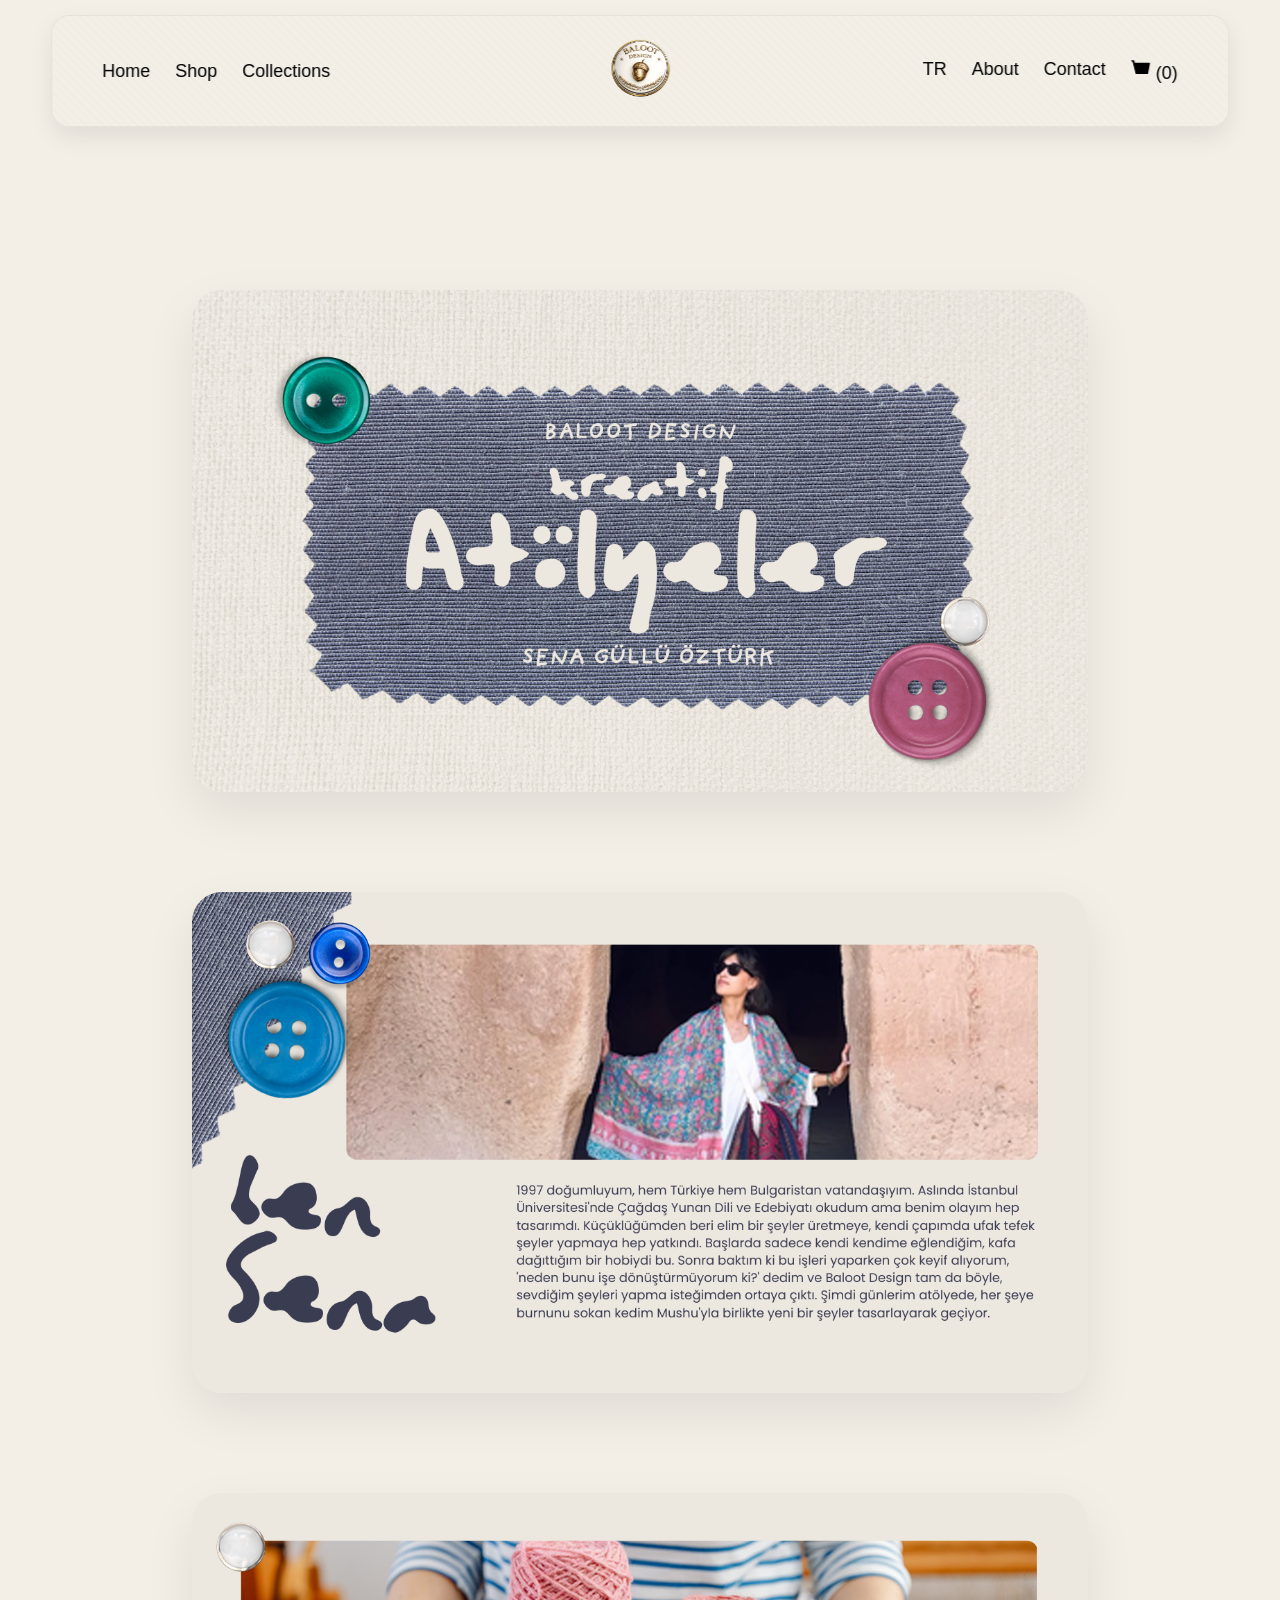
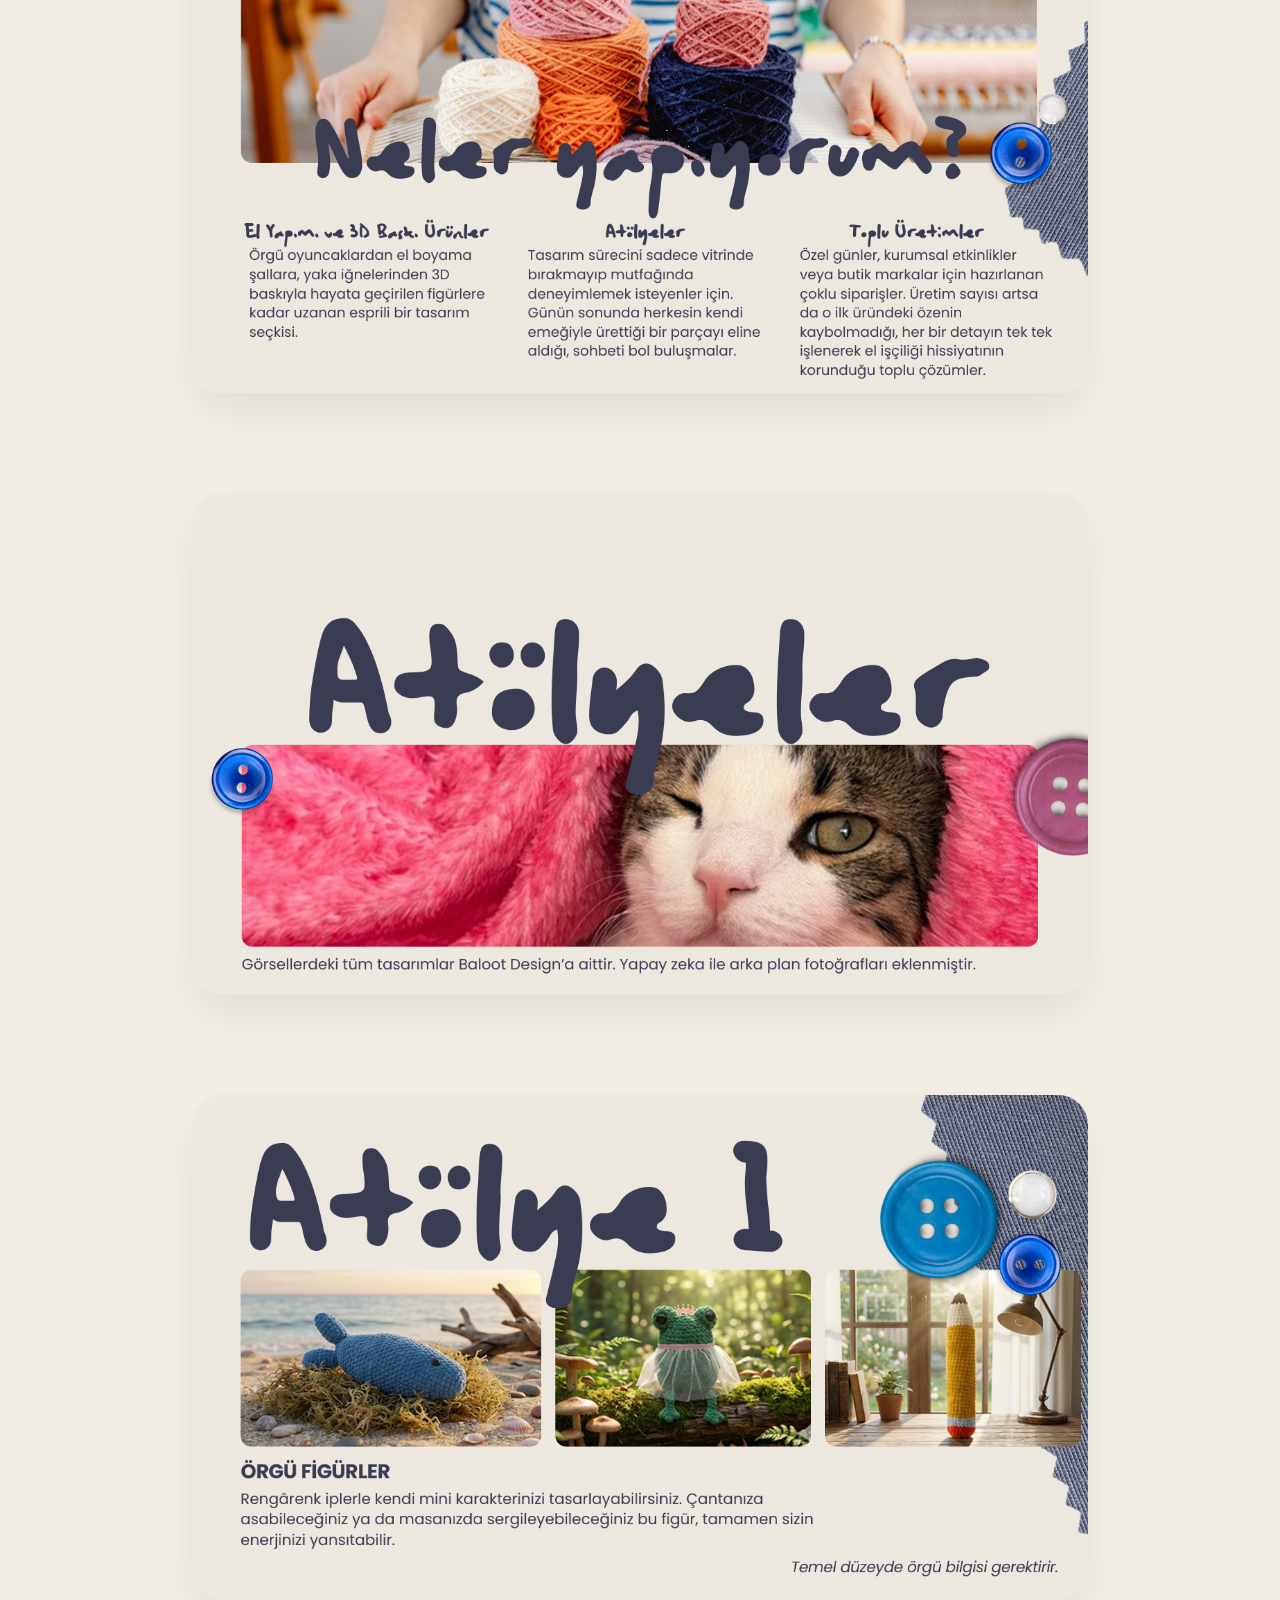
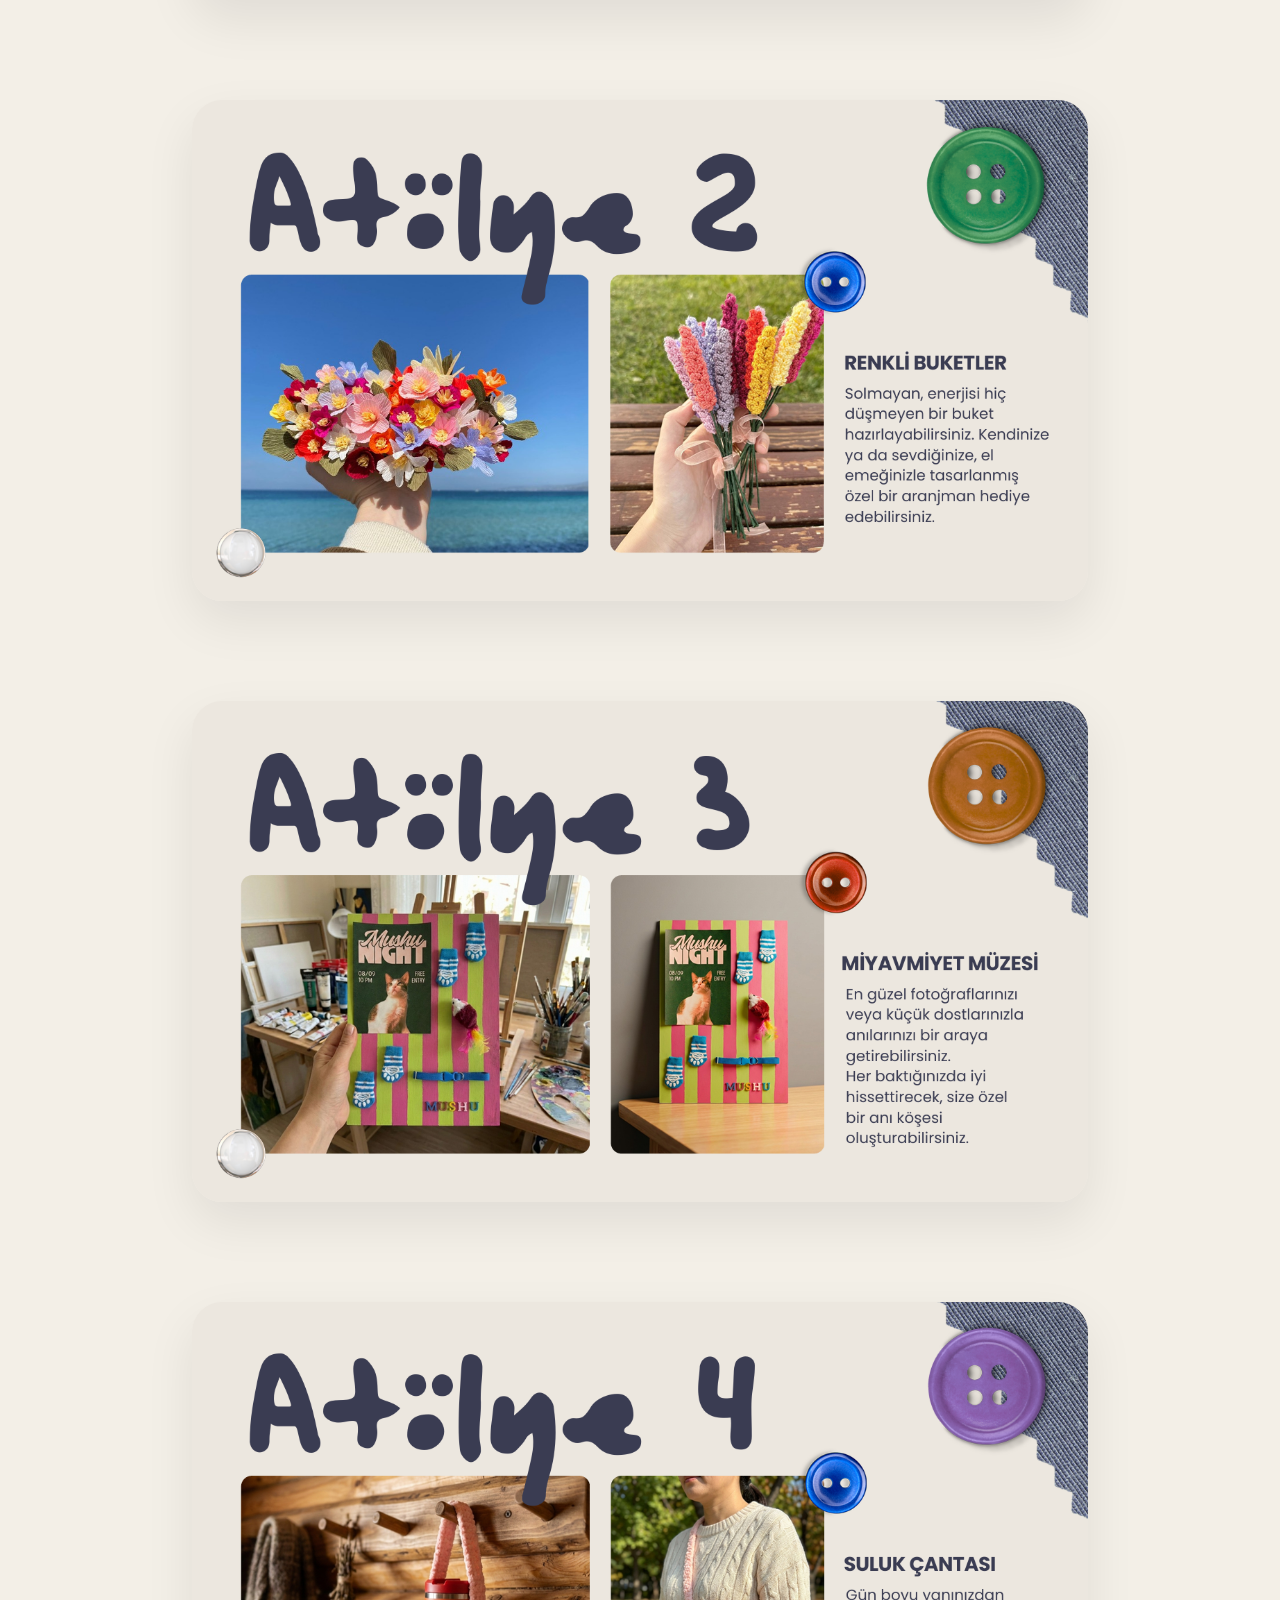
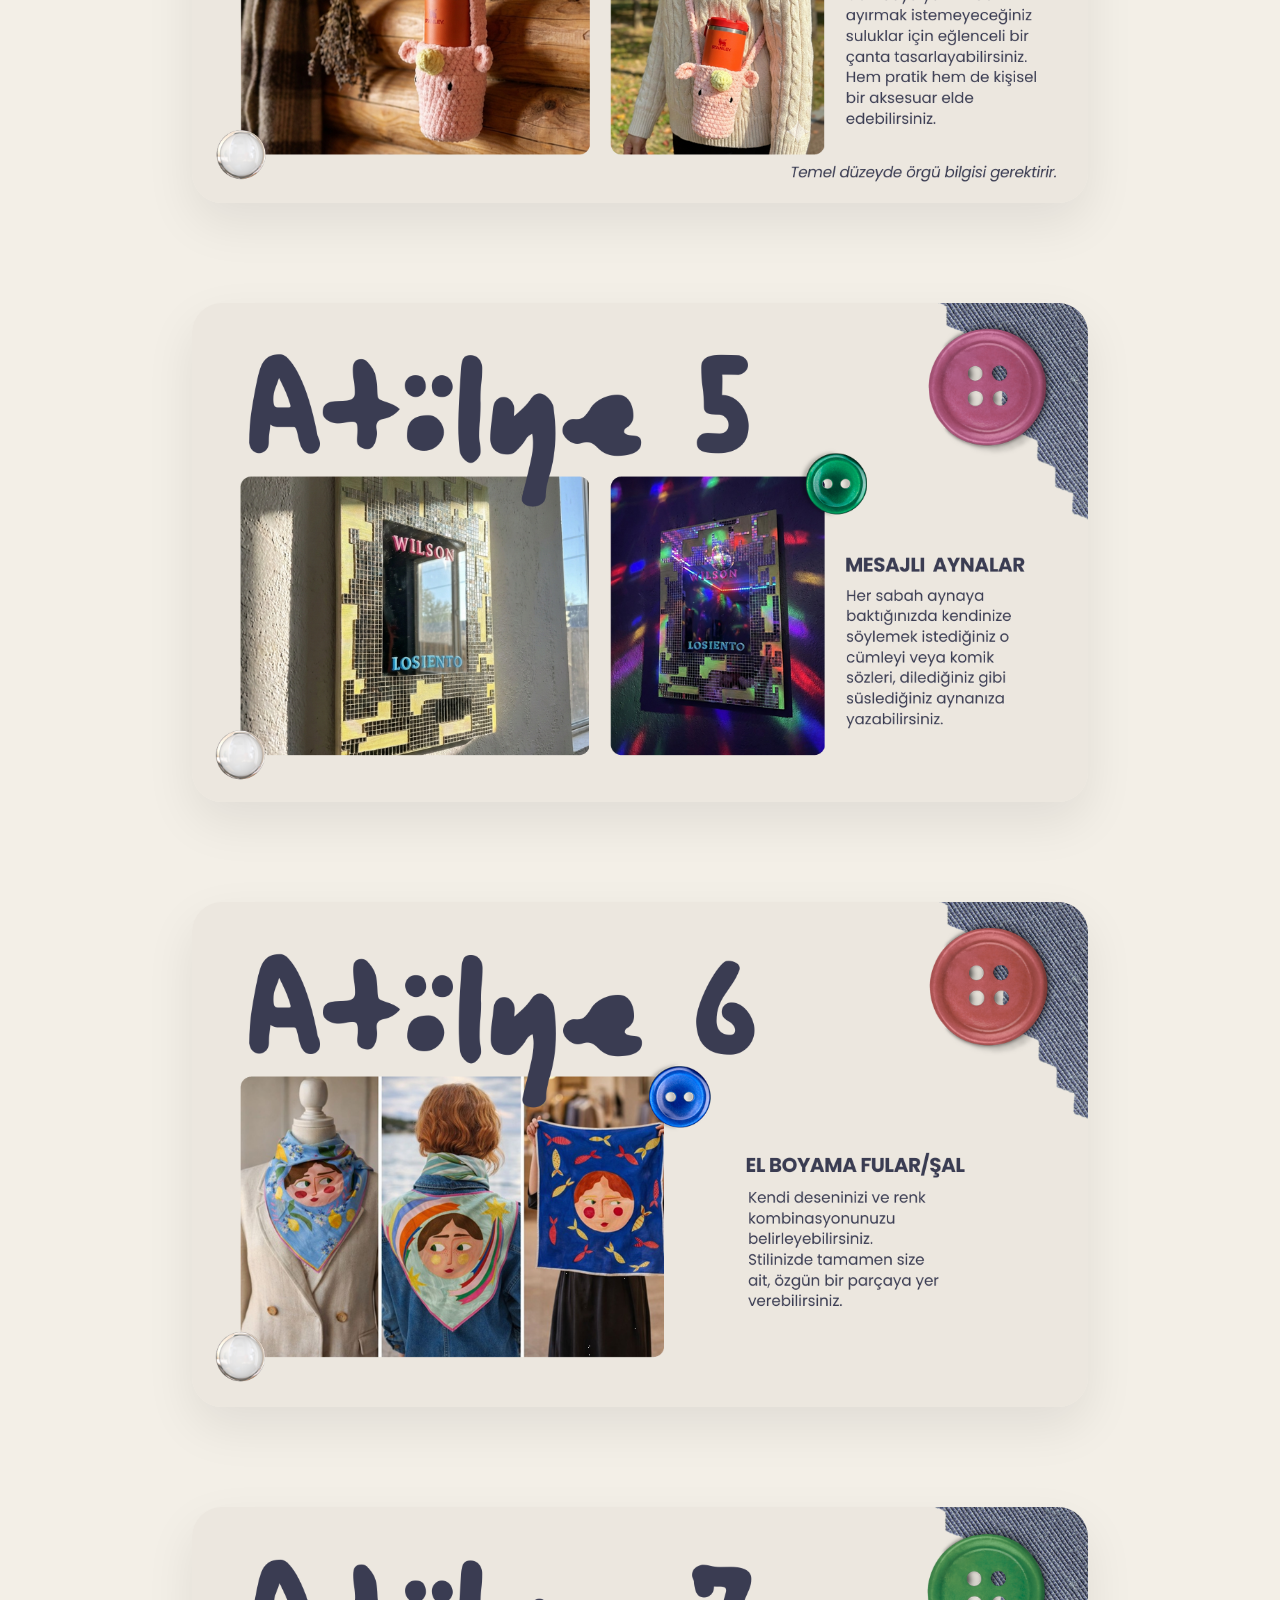
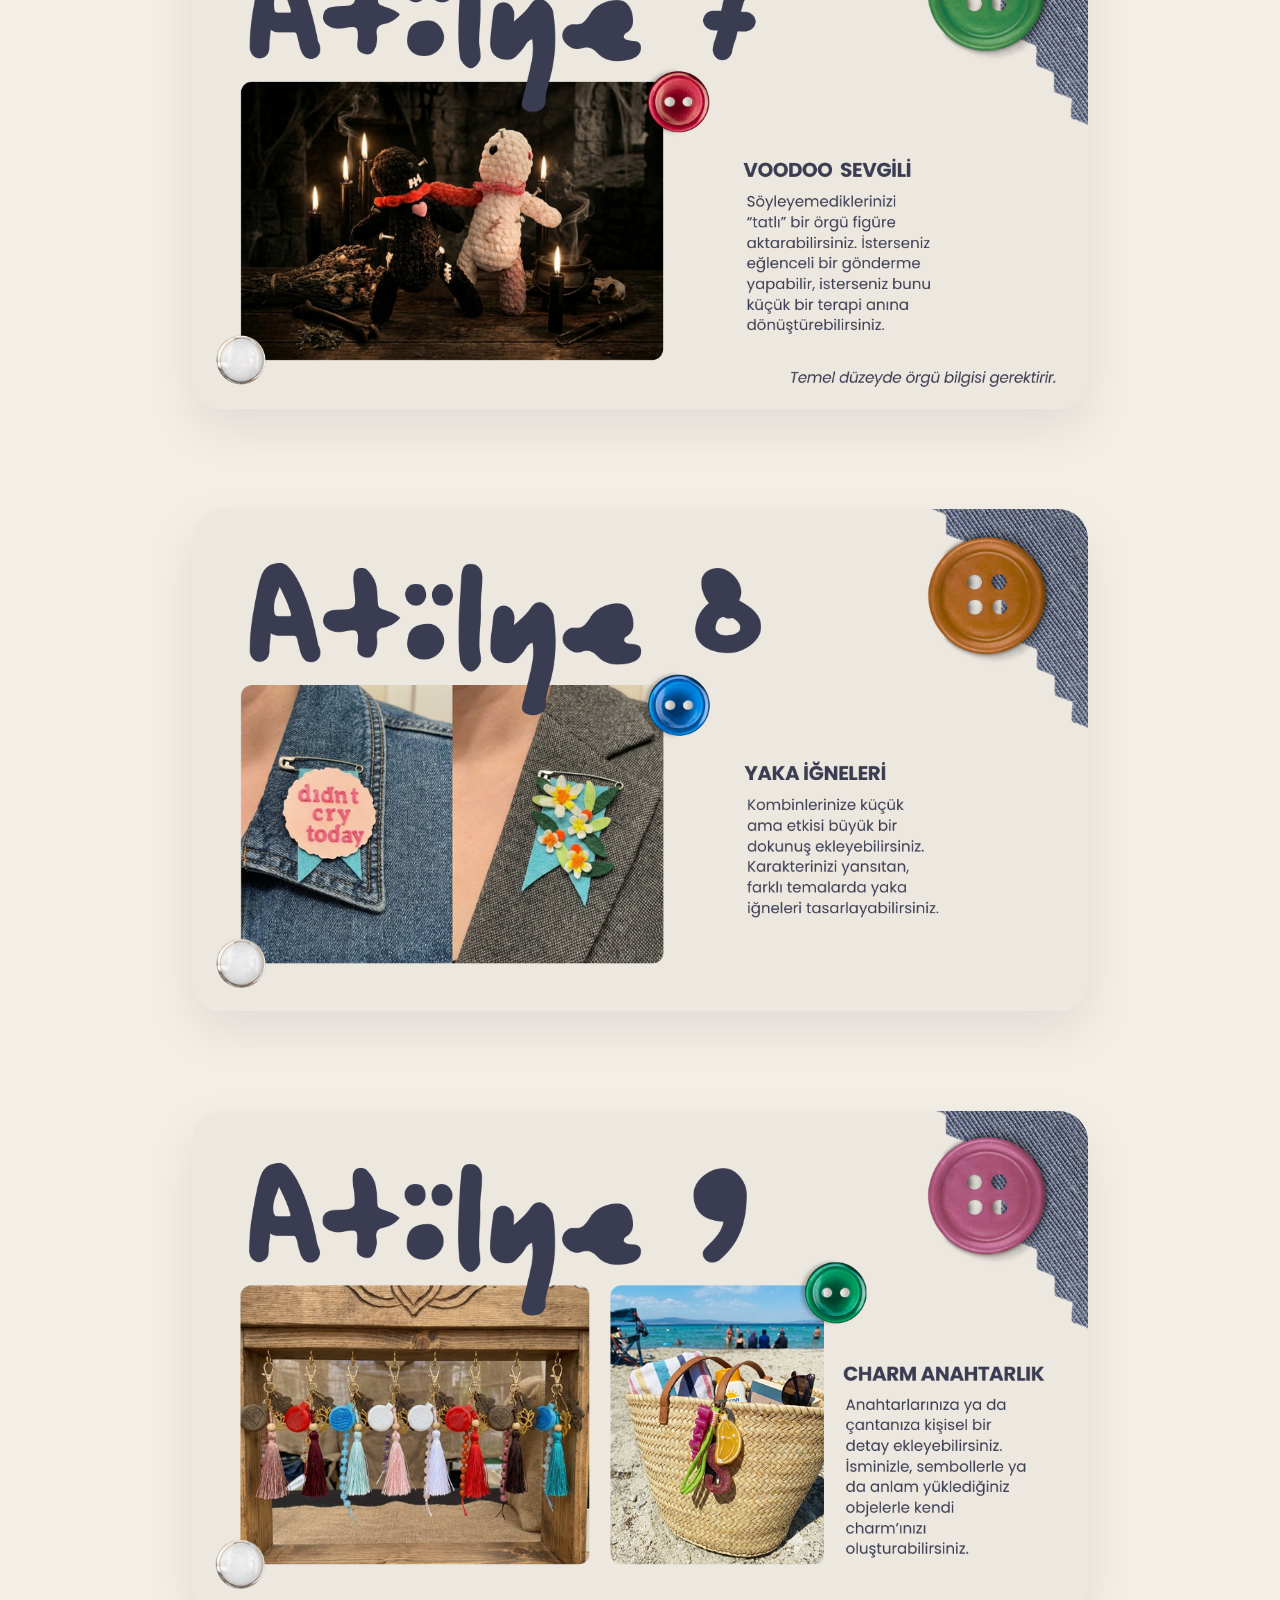
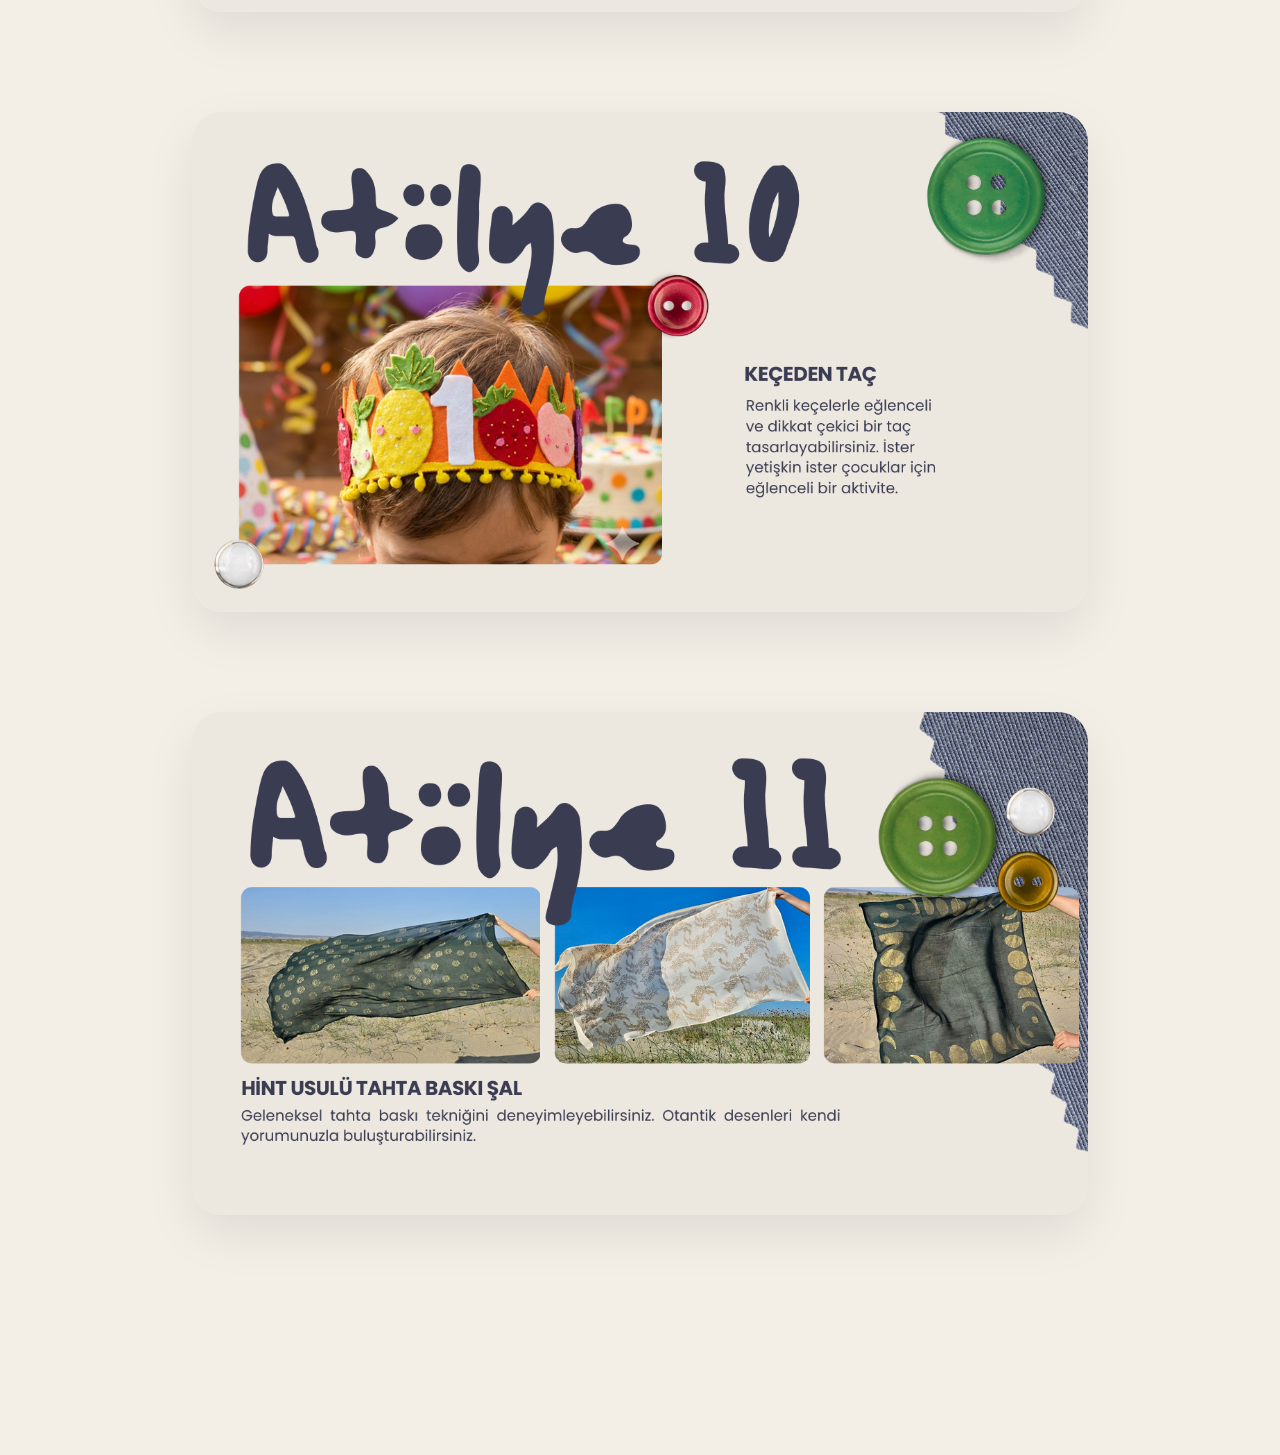
==== about.html @ 5d54e3ca "Update about.html" ====
<!DOCTYPE html>
<html lang="en">
<head>
  <meta charset="UTF-8">
  <meta name="viewport" content="width=device-width, initial-scale=1.0">
  <title>About | Baloot Design</title>
  <link rel="stylesheet" href="css/style.css">
</head>

<body>

  <header class="topbar">
  <div class="nav-left">
    <a href="#" id="nav-home">Home</a>
    <a href="#" id="nav-shop">Shop</a>
    <a href="#" id="nav-collections">Collections</a>
  </div>

  <div class="nav-center">
    <img src="assets/logo.png" alt="Baloot Design">
  </div>

  <div class="nav-right">
    <a href="#" id="lang-toggle">TR</a>
    <a href="about.html" id="nav-about">About</a>
    <a href="#" id="nav-contact">Contact</a>
    <a href="#" class="cart-icon">
  <svg xmlns="http://www.w3.org/2000/svg" width="20" height="20" fill="currentColor" viewBox="0 0 16 16">
    <path d="M0 1.5A.5.5 0 0 1 .5 1H2a.5.5 0 0 1 .485.379L2.89 3H14.5a.5.5 0 0 1 .491.592l-1.5 8A.5.5 0 0 1 13 12H4a.5.5 0 0 1-.491-.408L1.01 2H.5a.5.5 0 0 1-.5-.5z"/>
  </svg>
  (0)
</a>
  </div>
</header>
  <!-- About Section -->
  <section class="about-section">
    <div class="about-container">

      <img src="assets/about/page1.png" alt="About Page 1">
      <img src="assets/about/page2.png" alt="About Page 2">
      <img src="assets/about/page3.png" alt="About Page 3">
      <img src="assets/about/page4.png" alt="About Page 4">
      <img src="assets/about/page5.png" alt="About Page 5">
      <img src="assets/about/page6.png" alt="About Page 6">
      <img src="assets/about/page7.png" alt="About Page 7">
      <img src="assets/about/page8.png" alt="About Page 8">
      <img src="assets/about/page9.png" alt="About Page 9">
      <img src="assets/about/page10.png" alt="About Page 10">
      <img src="assets/about/page11.png" alt="About Page 11">
      <img src="assets/about/page12.png" alt="About Page 12">
      <img src="assets/about/page13.png" alt="About Page 13">
      <img src="assets/about/page14.png" alt="About Page 14">
      <img src="assets/about/page15.png" alt="About Page 15">

    </div>
  </section>

  <script src="js/script.js"></script>

</body>
</html>
---- css/style.css ----
* {
  margin: 0;
  padding: 0;
  box-sizing: border-box;
}

body {
  font-family: 'Montserrat', sans-serif;
  background-color: #f3efe7;
  color: #333;
  padding-top: 150px;  /* important */
}

/* HEADER */
.topbar {
  position: fixed;
  top: 15px;                 /* space from top */
  left: 50%;
  transform: translateX(-50%);
  width: 92%;                /* not full width */
  z-index: 1000;

  display: grid;
  grid-template-columns: 1fr auto 1fr;
  align-items: center;

  padding: 18px 50px;

  background: rgba(243, 239, 231, 0.85);  /* transparency */
  backdrop-filter: blur(8px);             /* glass effect */
  -webkit-backdrop-filter: blur(8px);

  border-radius: 18px;       /* rounded corners */
  border: 1px solid rgba(0,0,0,0.05);

  box-shadow: 0 10px 25px rgba(0,0,0,0.08);

  background-image:
    repeating-linear-gradient(
      45deg,
      rgba(0,0,0,0.015) 0px,
      rgba(0,0,0,0.015) 1px,
      transparent 1px,
      transparent 6px
    );
}

.nav-left,
.nav-right {
  display: flex;
  gap: 25px;
}

.nav-right {
  justify-content: flex-end;
}

.nav-center {
  text-align: center;
}

.nav-center img {
  height: 70px;
}


/* NAVIGATION LINKS STYLE */
.nav-left a,
.nav-right a {
  text-decoration: none;   /* remove underline */
  color: #000;             /* black color */
  font-family: 'Fredoka', sans-serif;
  font-size: 18px;
  font-weight: 500;
}

.nav-left a:hover,
.nav-right a:hover {
  opacity: 0.7;
}
/* HERO SLIDER */
.hero-slider {
  position: relative;
  height: 85vh;
  overflow: hidden;
}

.slide {
  position: absolute;
  width: 100%;
  height: 100%;
  background-size: cover;
  background-position: center;
  opacity: 0;
  transition: opacity 1s ease-in-out;
  display: flex;
  justify-content: center;
  align-items: center;
  border-radius: 25px;
  overflow: hidden;
}

.slide.active {
  opacity: 1;
}

.slide-content {
  text-align: center;
  background: rgba(255,255,255,0.7);
  padding: 40px;
  border-radius: 10px;
}

.slide-content h1 {
  font-family: 'Fredoka', sans-serif;
  font-size: 3.5rem;
  margin-bottom: 20px;
}

.slide-content p {
  margin-bottom: 25px;
}

.btn {
  padding: 12px 30px;
  background: #4f5d75;
  color: white;
  border: none;
  cursor: pointer;
}
/* CATEGORY SECTION */
.categories {
  display: grid;
  grid-template-columns: 1fr 1fr;
  gap: 60px;
  padding: 120px 60px;
  background-color: #f3efe7;
}

.category {
  position: relative;
  overflow: hidden;
  border-radius: 35px;
  box-shadow: 0 15px 35px rgba(0,0,0,0.08);
}

.category img {
  width: 100%;
  height: 600px;
  object-fit: cover;
  border-radius: 25px;
  display: block;
}

.category-text {
  position: absolute;
  bottom: 40px;
  left: 40px;
  color: white;
}

.category-text h2 {
  font-family: 'Fredoka', sans-serif;
  font-size: 3rem;
  margin-bottom: 15px;
}
/* FOOTER - MATCH NAVBAR THEME */

.footer {
  width: 92%;
  margin: 80px auto 40px auto;
  padding: 60px 60px 30px 60px;

  background: rgba(230, 225, 215, 0.95);
  backdrop-filter: blur(8px);
  -webkit-backdrop-filter: blur(8px);

  border-radius: 25px;
  border: 1px solid rgba(0,0,0,0.05);

  box-shadow: 0 10px 25px rgba(0,0,0,0.05);

  background-image:
    repeating-linear-gradient(
      45deg,
      rgba(0,0,0,0.015) 0px,
      rgba(0,0,0,0.015) 1px,
      transparent 1px,
      transparent 6px
    );
}

/* Footer Layout */

.footer-container {
  display: grid;
  grid-template-columns: repeat(4, 1fr);
  gap: 60px;
}

.footer-column h3 {
  margin-bottom: 20px;
  font-family: 'Fredoka', sans-serif;
  font-size: 18px;
  color: #000;
}

.footer-column a {
  display: block;
  text-decoration: none;
  color: #000;
  margin-bottom: 12px;
  font-size: 15px;
}

.footer-column a:hover {
  opacity: 0.7;
}

/* Newsletter */

.newsletter-form {
  display: flex;
  margin-bottom: 20px;
}

.newsletter-form input {
  flex: 1;
  padding: 10px;
  border: 1px solid #ddd;
  border-radius: 8px 0 0 8px;
}

.newsletter-form button {
  padding: 10px 15px;
  background: #4f5d75;
  border: none;
  color: white;
  border-radius: 0 8px 8px 0;
  cursor: pointer;
}

/* Bottom */

.footer-bottom {
  text-align: center;
  margin-top: 40px;
  padding-top: 20px;
  border-top: 1px solid rgba(0,0,0,0.1);
  font-size: 14px;
  color: #555;
}
/* ========================= */
/* MOBILE RESPONSIVE DESIGN */
/* ========================= */

@media (max-width: 768px) {

  /* HEADER */
  .topbar {
    grid-template-columns: 1fr;
    text-align: center;
    padding: 15px 20px;
    gap: 15px;
  }

  .nav-left,
  .nav-right {
    justify-content: center;
    flex-wrap: wrap;
    gap: 15px;
  }

  .nav-center img {
    height: 60px;
  }

  /* HERO */
  .hero-slider {
    height: 70vh;
  }

  .slide-content {
    width: 90%;
    padding: 25px;
  }

  .slide-content h1 {
    font-size: 2.2rem;
  }

  /* CATEGORIES */
  .categories {
    grid-template-columns: 1fr;
    padding: 60px 20px;
    gap: 40px;
  }

  .category img {
    height: 400px;
  }

  .category-text {
    bottom: 20px;
    left: 20px;
  }

  .category-text h2 {
    font-size: 2rem;
  }

  /* FOOTER */
  .footer-container {
    grid-template-columns: 1fr;
    gap: 40px;
    text-align: center;
  }

  .newsletter-form {
    flex-direction: column;
    gap: 10px;
  }

}
/* ABOUT SECTION */

.about-section {
  background-color: #f3efe7; /* your theme */
  padding: 140px 0;
}

.about-container {
  width: 70%;
  margin: 0 auto;
}

.about-container img {
  width: 100%;
  display: block;
  margin-bottom: 100px;
  border-radius: 30px;
  box-shadow: 0 20px 50px rgba(0, 0, 0, 0.08);
}

@media (max-width: 768px) {

  .about-container {
    width: 90%;
  }

  .about-container img {
    margin-bottom: 50px;
    border-radius: 20px;
  }

}
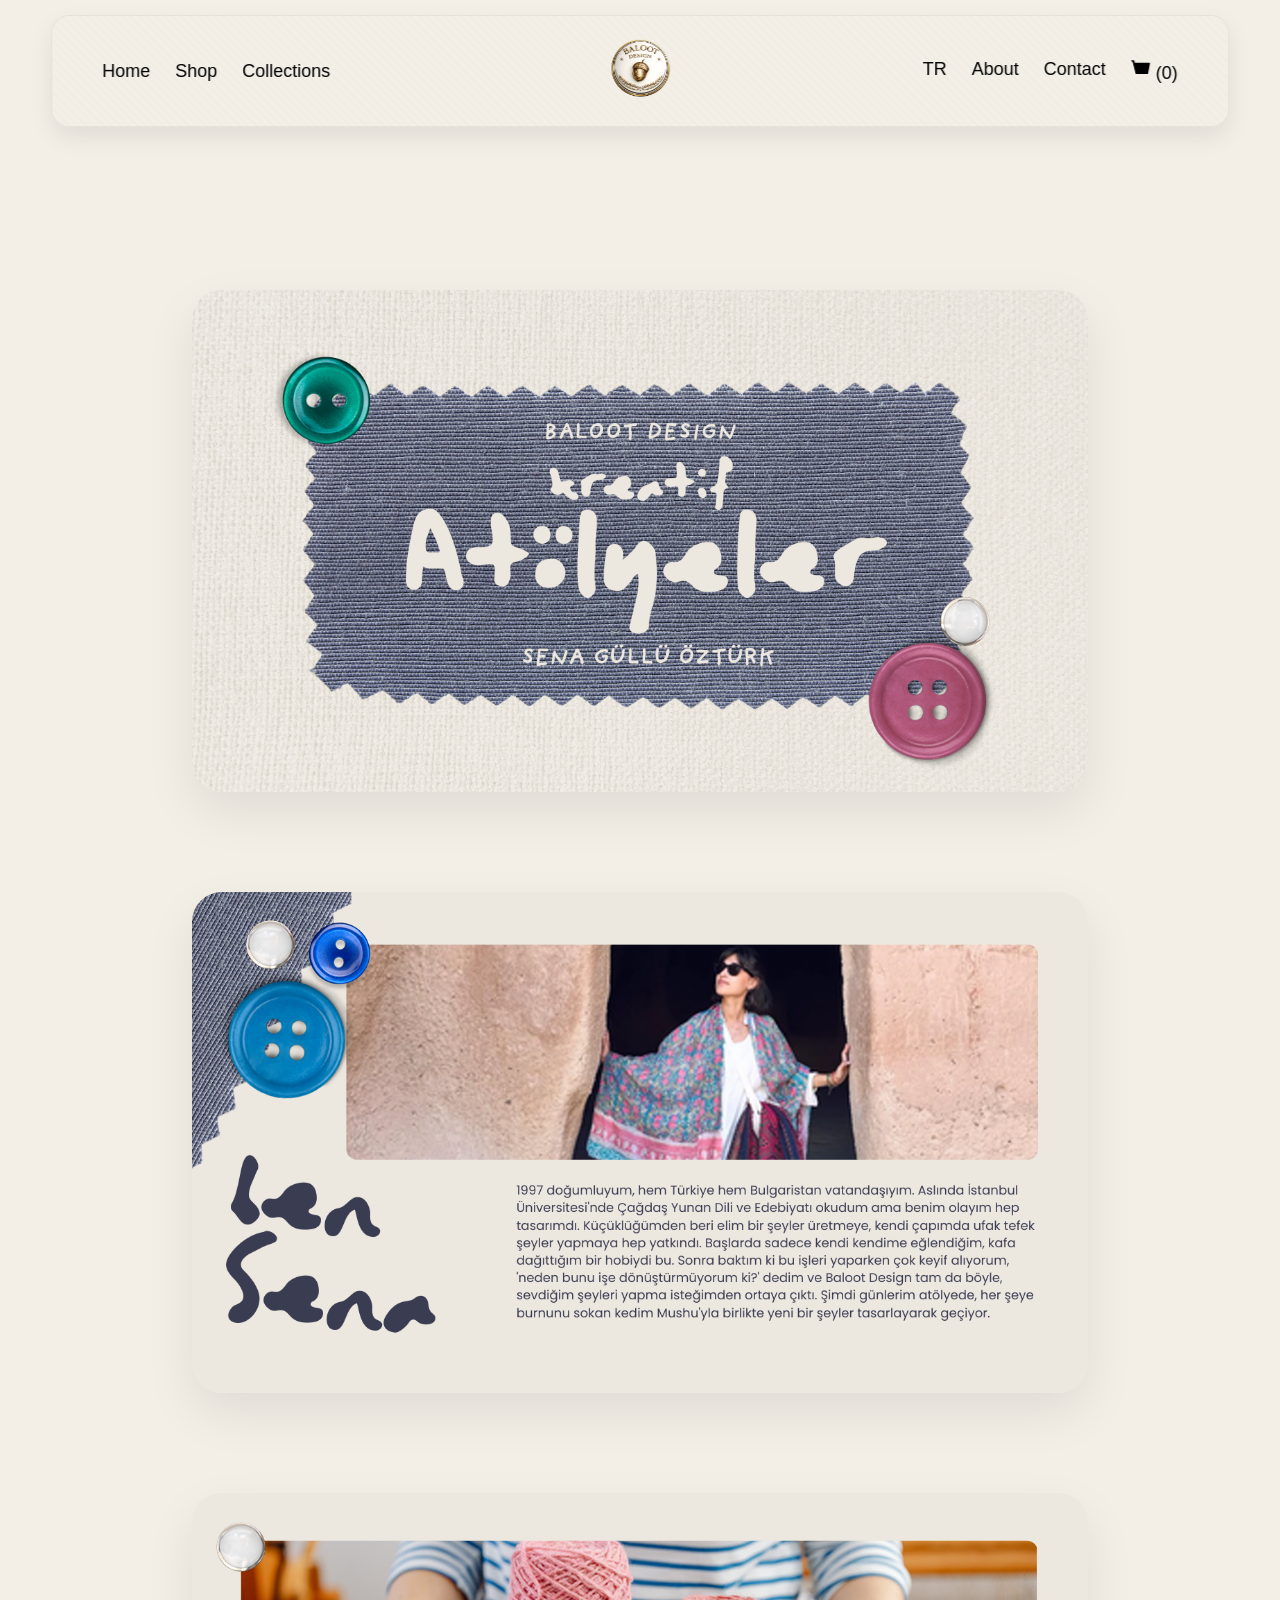
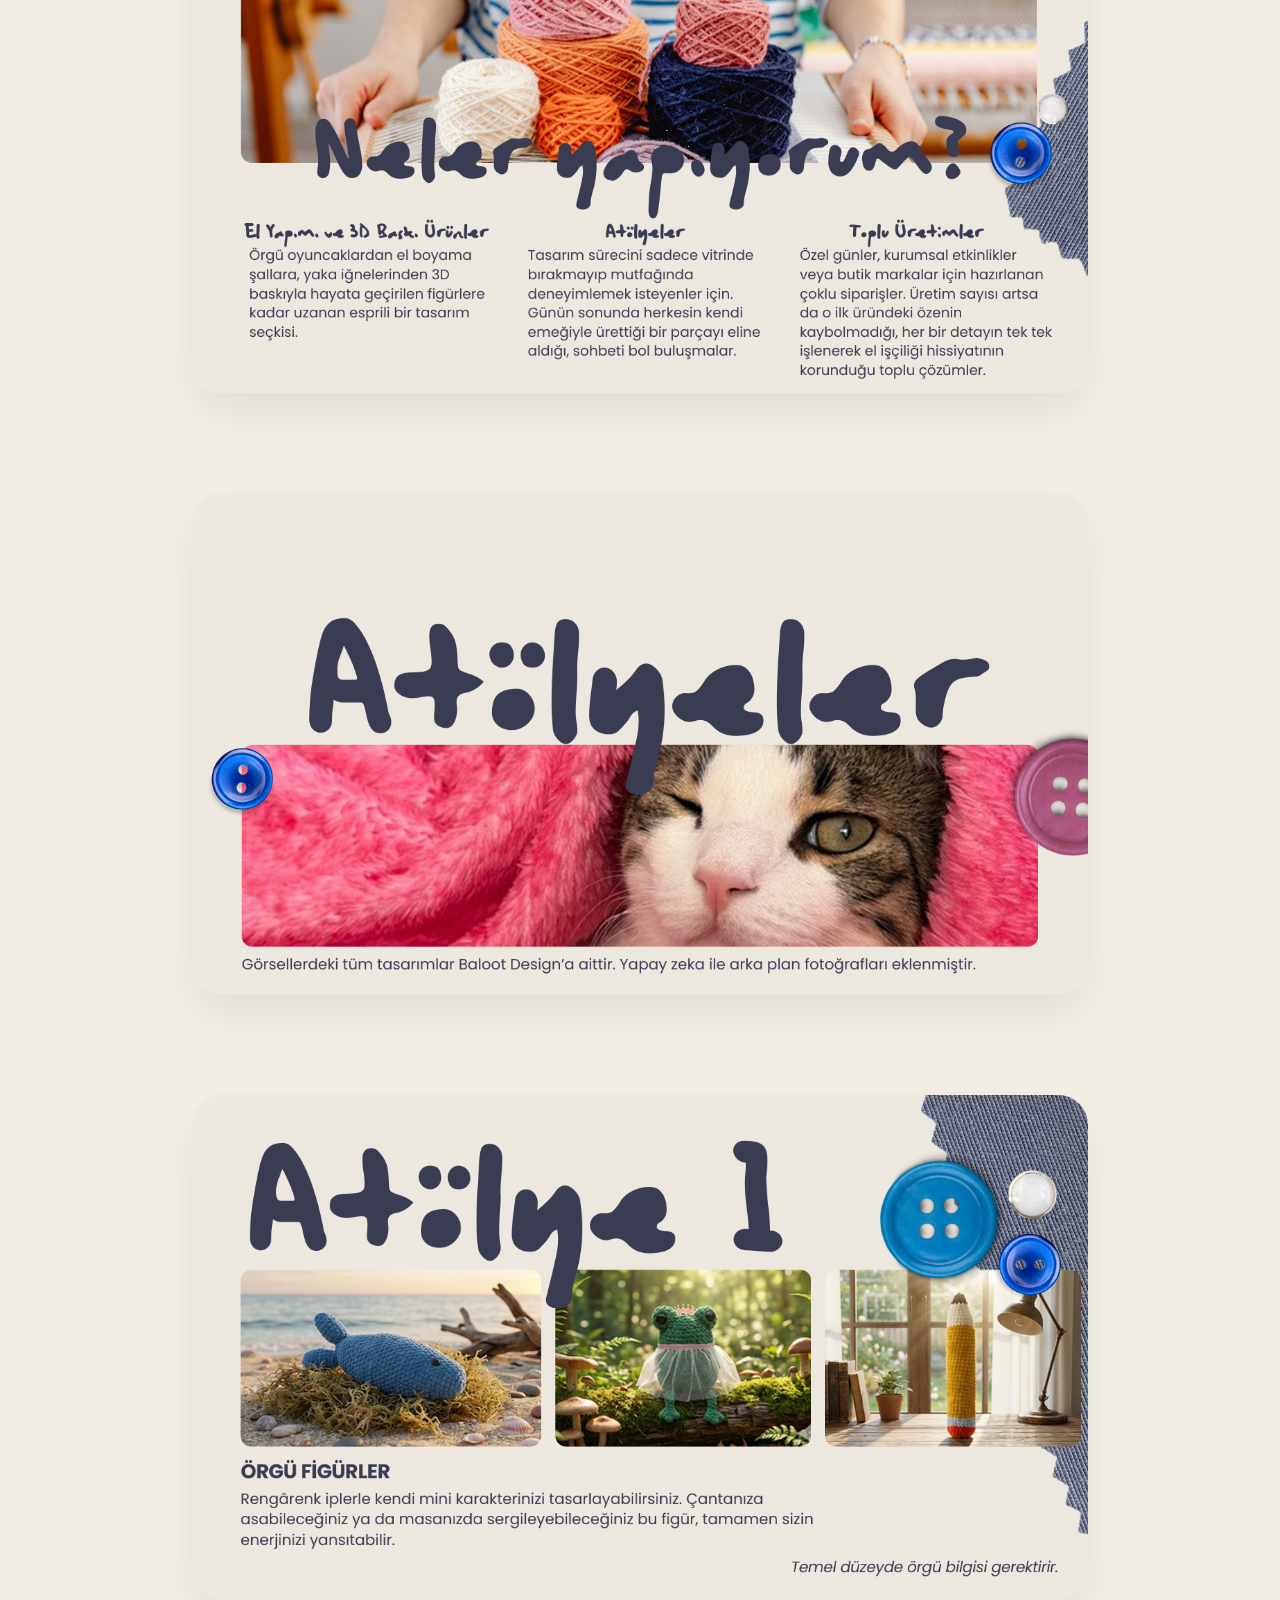
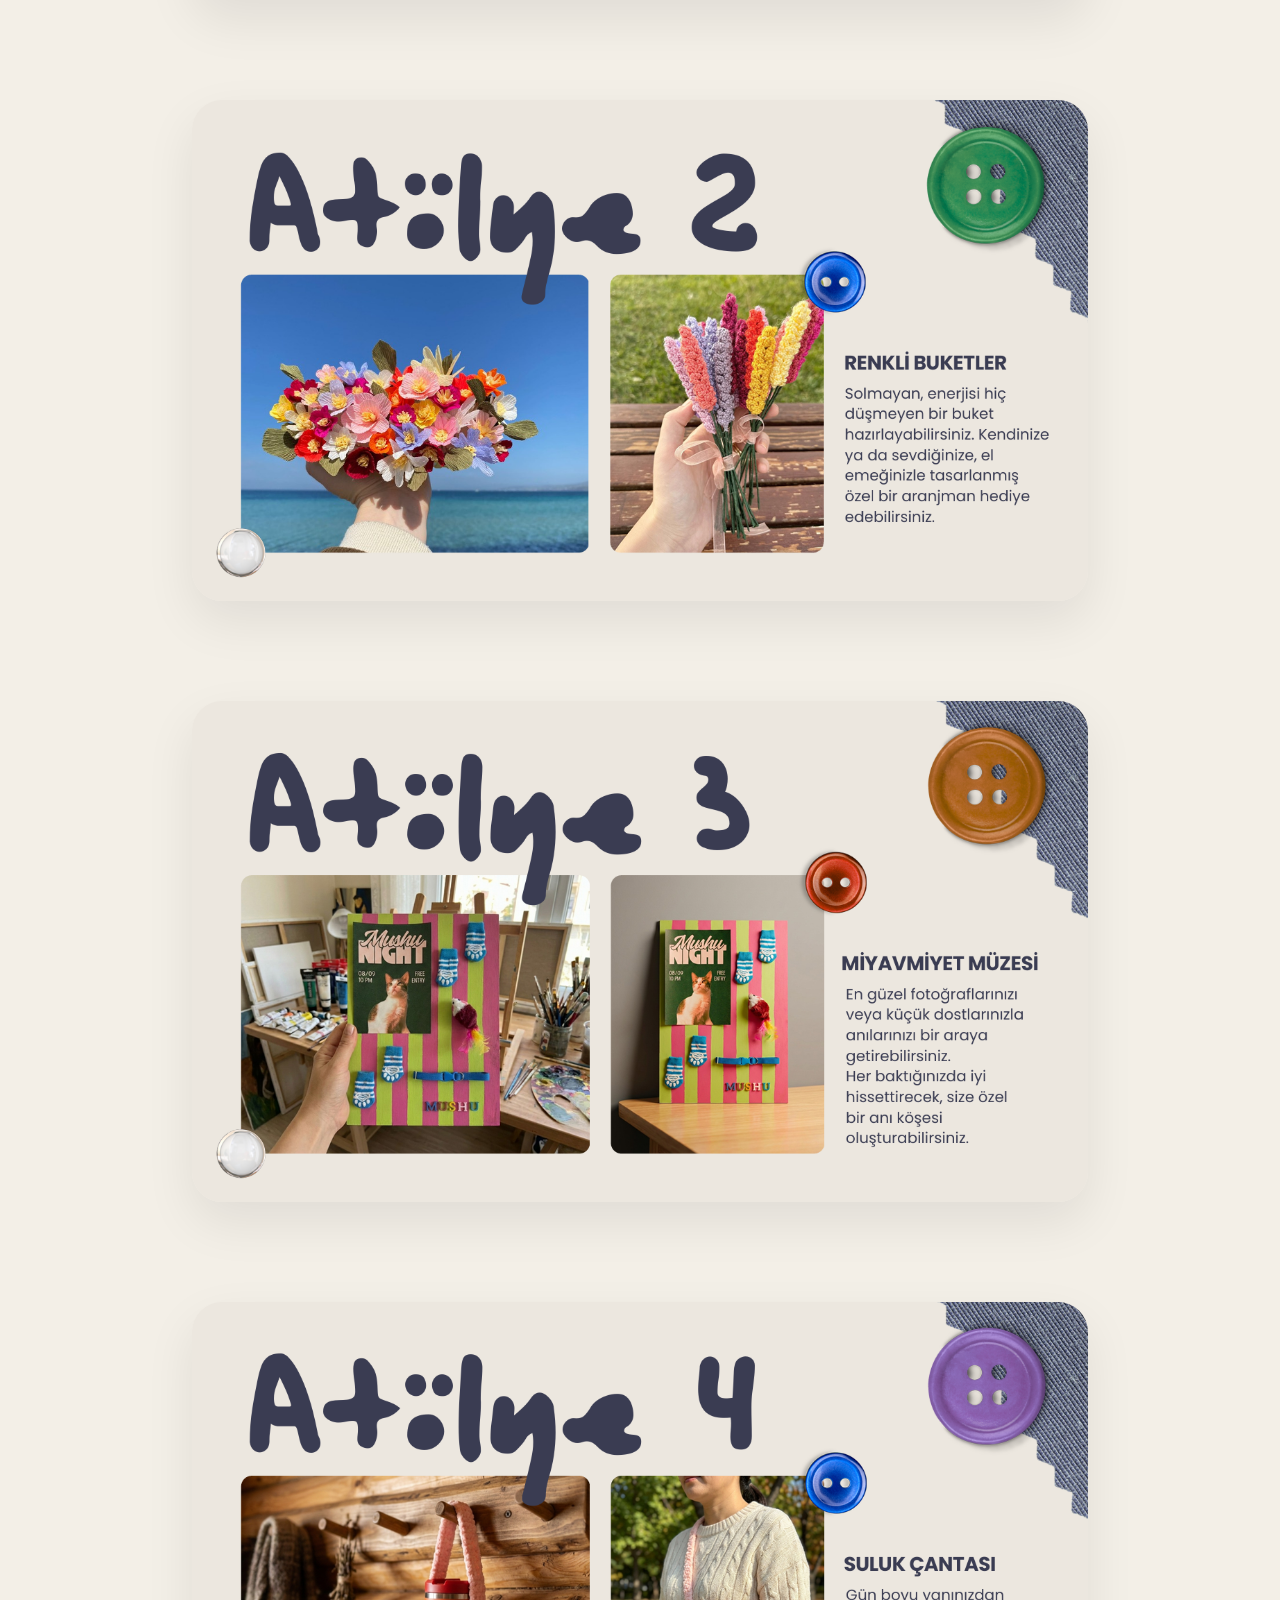
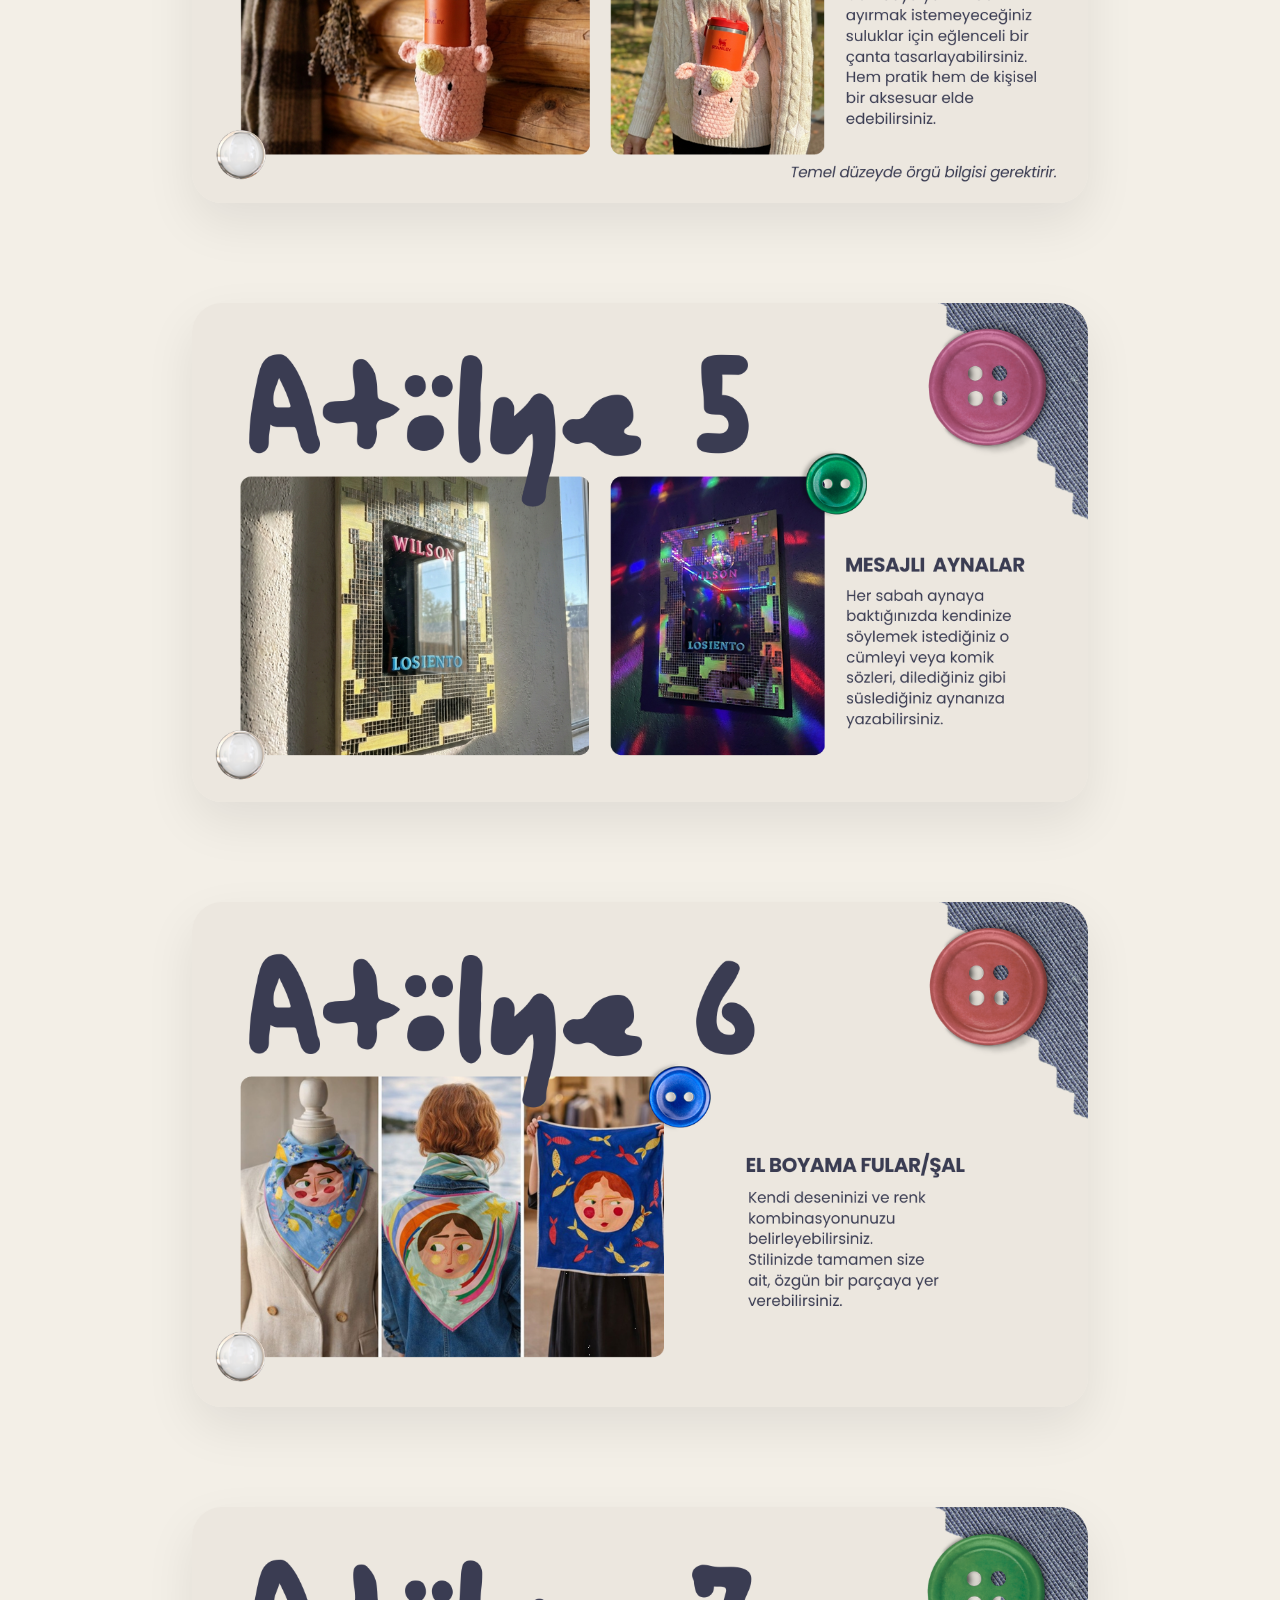
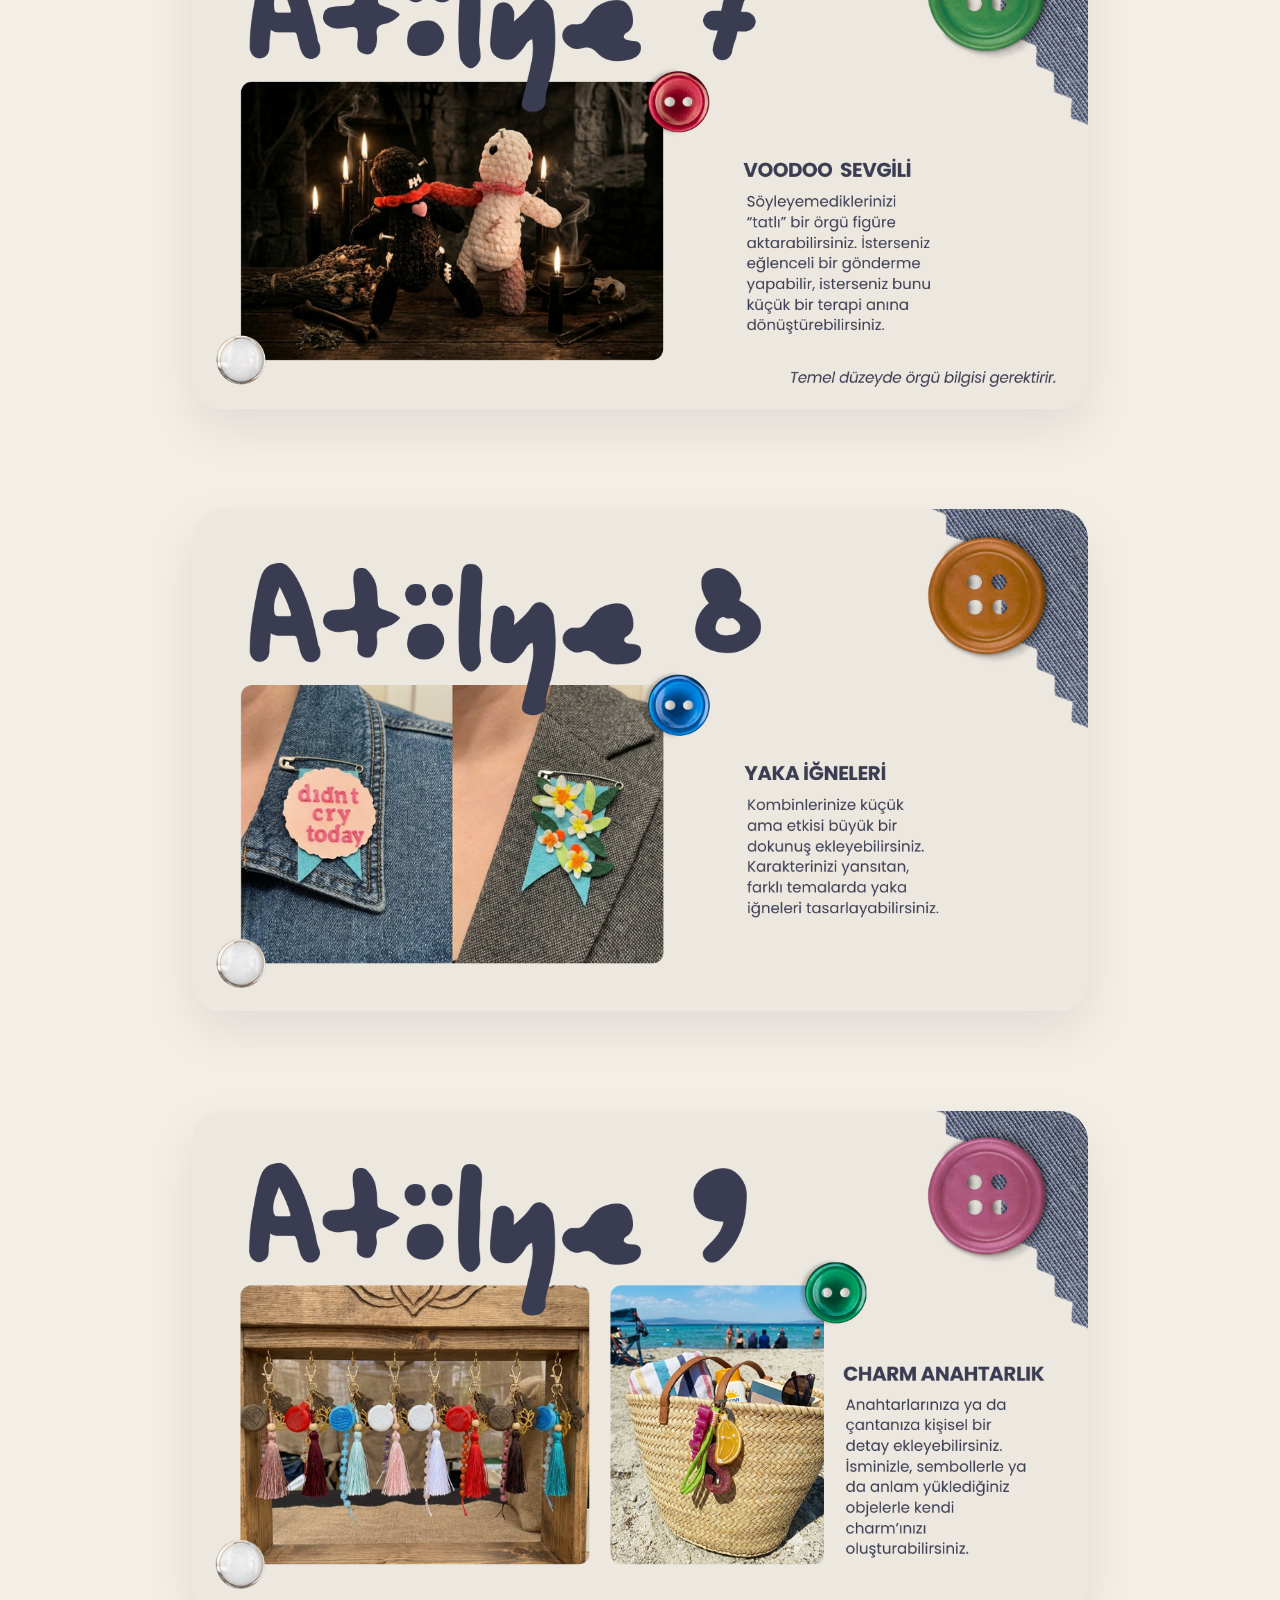
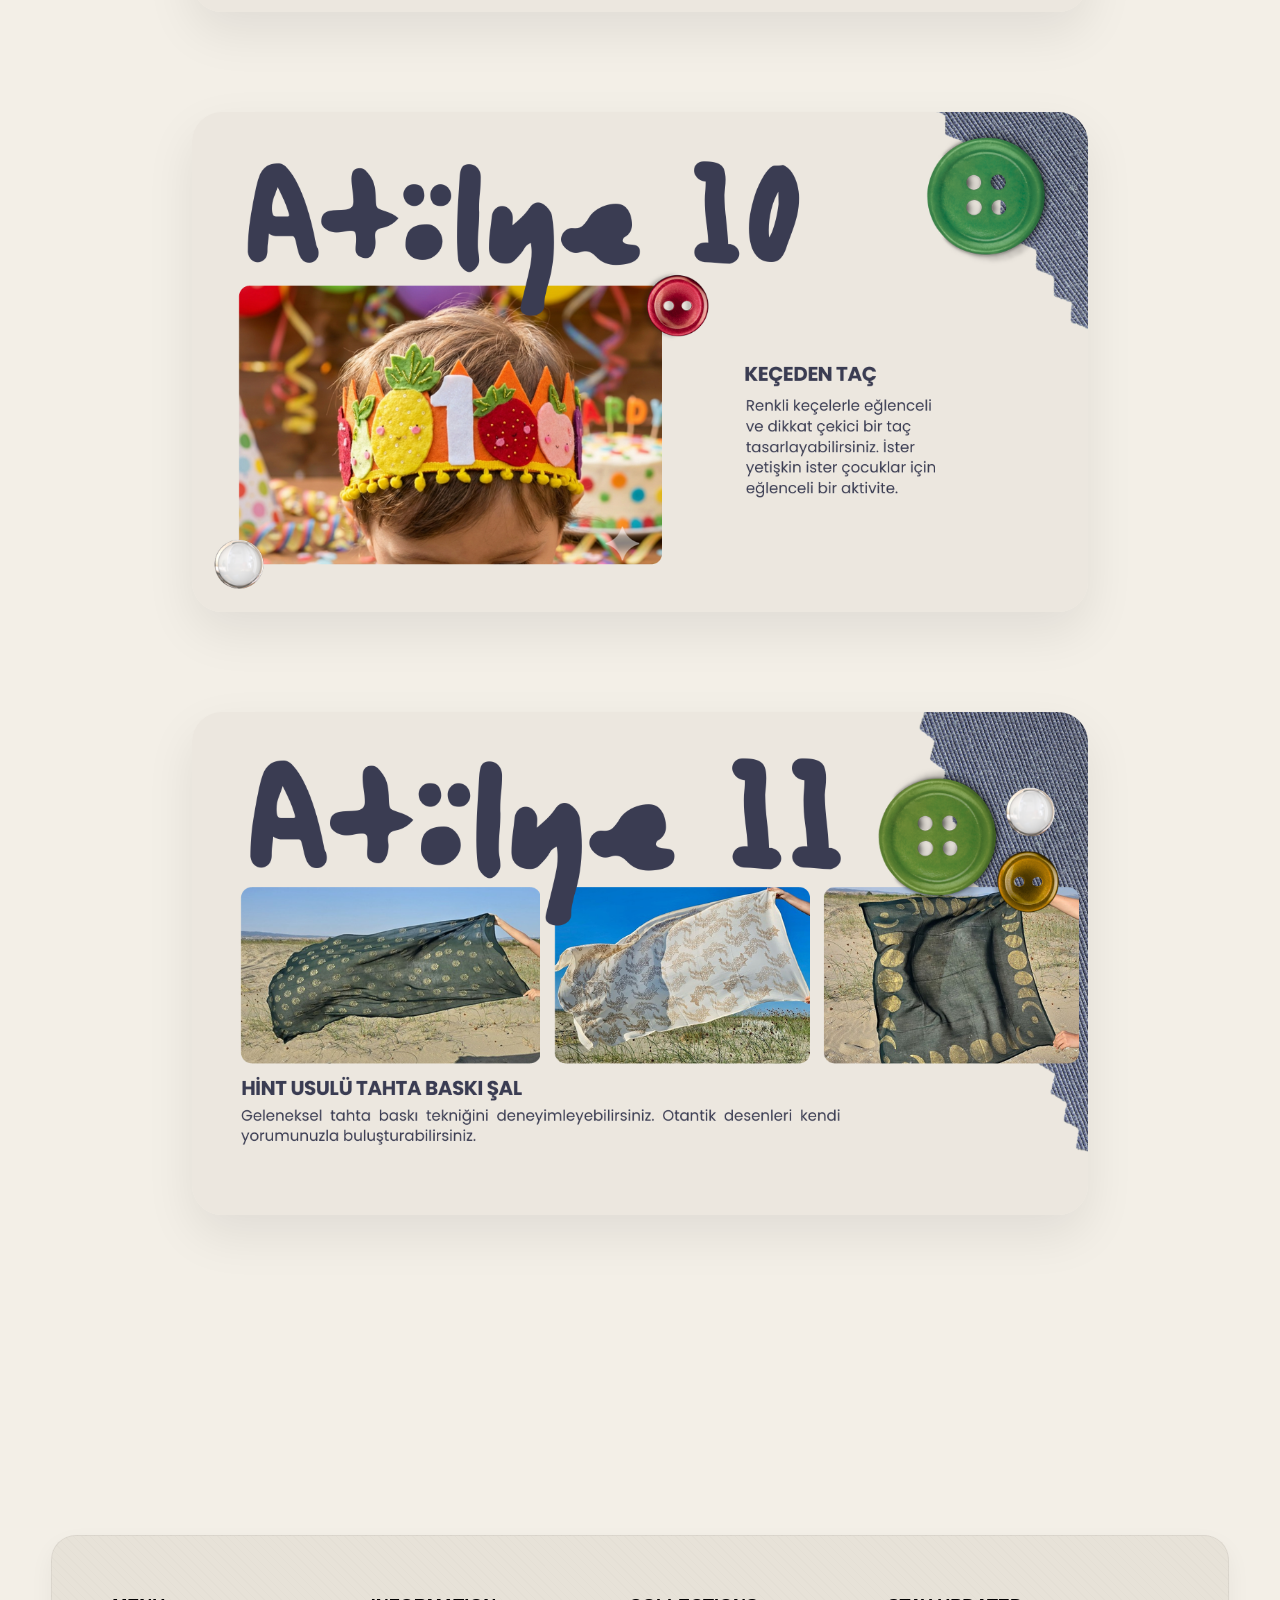
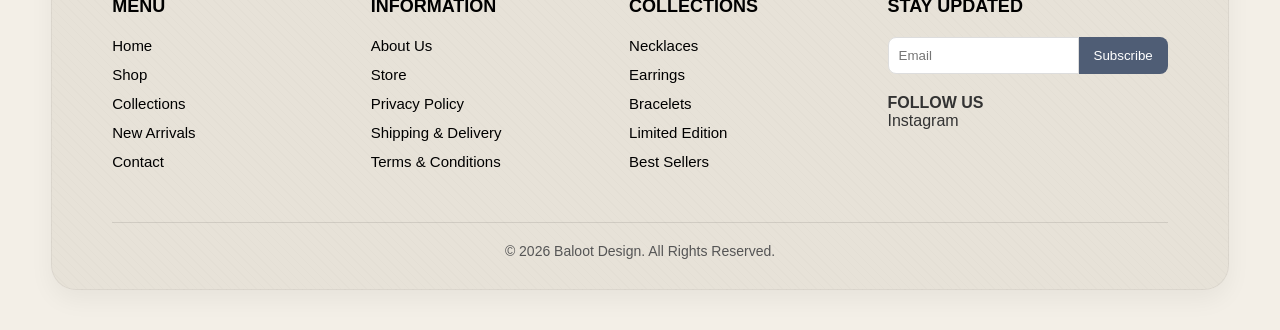
==== commit 9439e7be: "Update about.html" ====
--- a/about.html
+++ b/about.html
@@ -56,6 +56,55 @@
   </section>
 
   <script src="js/script.js"></script>
+<footer class="footer">
 
+  <div class="footer-container">
+
+    <div class="footer-column">
+      <h3>MENU</h3>
+      <a href="#">Home</a>
+      <a href="#">Shop</a>
+      <a href="#">Collections</a>
+      <a href="#">New Arrivals</a>
+      <a href="#">Contact</a>
+    </div>
+
+    <div class="footer-column">
+      <h3>INFORMATION</h3>
+      <a href="#">About Us</a>
+      <a href="#">Store</a>
+      <a href="#">Privacy Policy</a>
+      <a href="#">Shipping & Delivery</a>
+      <a href="#">Terms & Conditions</a>
+    </div>
+
+    <div class="footer-column">
+      <h3>COLLECTIONS</h3>
+      <a href="#">Necklaces</a>
+      <a href="#">Earrings</a>
+      <a href="#">Bracelets</a>
+      <a href="#">Limited Edition</a>
+      <a href="#">Best Sellers</a>
+    </div>
+
+    <div class="footer-column newsletter">
+      <h3>STAY UPDATED</h3>
+      <div class="newsletter-form">
+        <input type="email" placeholder="Email">
+        <button>Subscribe</button>
+      </div>
+
+      <h4>FOLLOW US</h4>
+      <p>Instagram</p>
+    </div>
+
+  </div>
+
+  <div class="footer-bottom">
+    <p>© 2026 Baloot Design. All Rights Reserved.</p>
+  </div>
+
+</footer>
+  
 </body>
 </html>
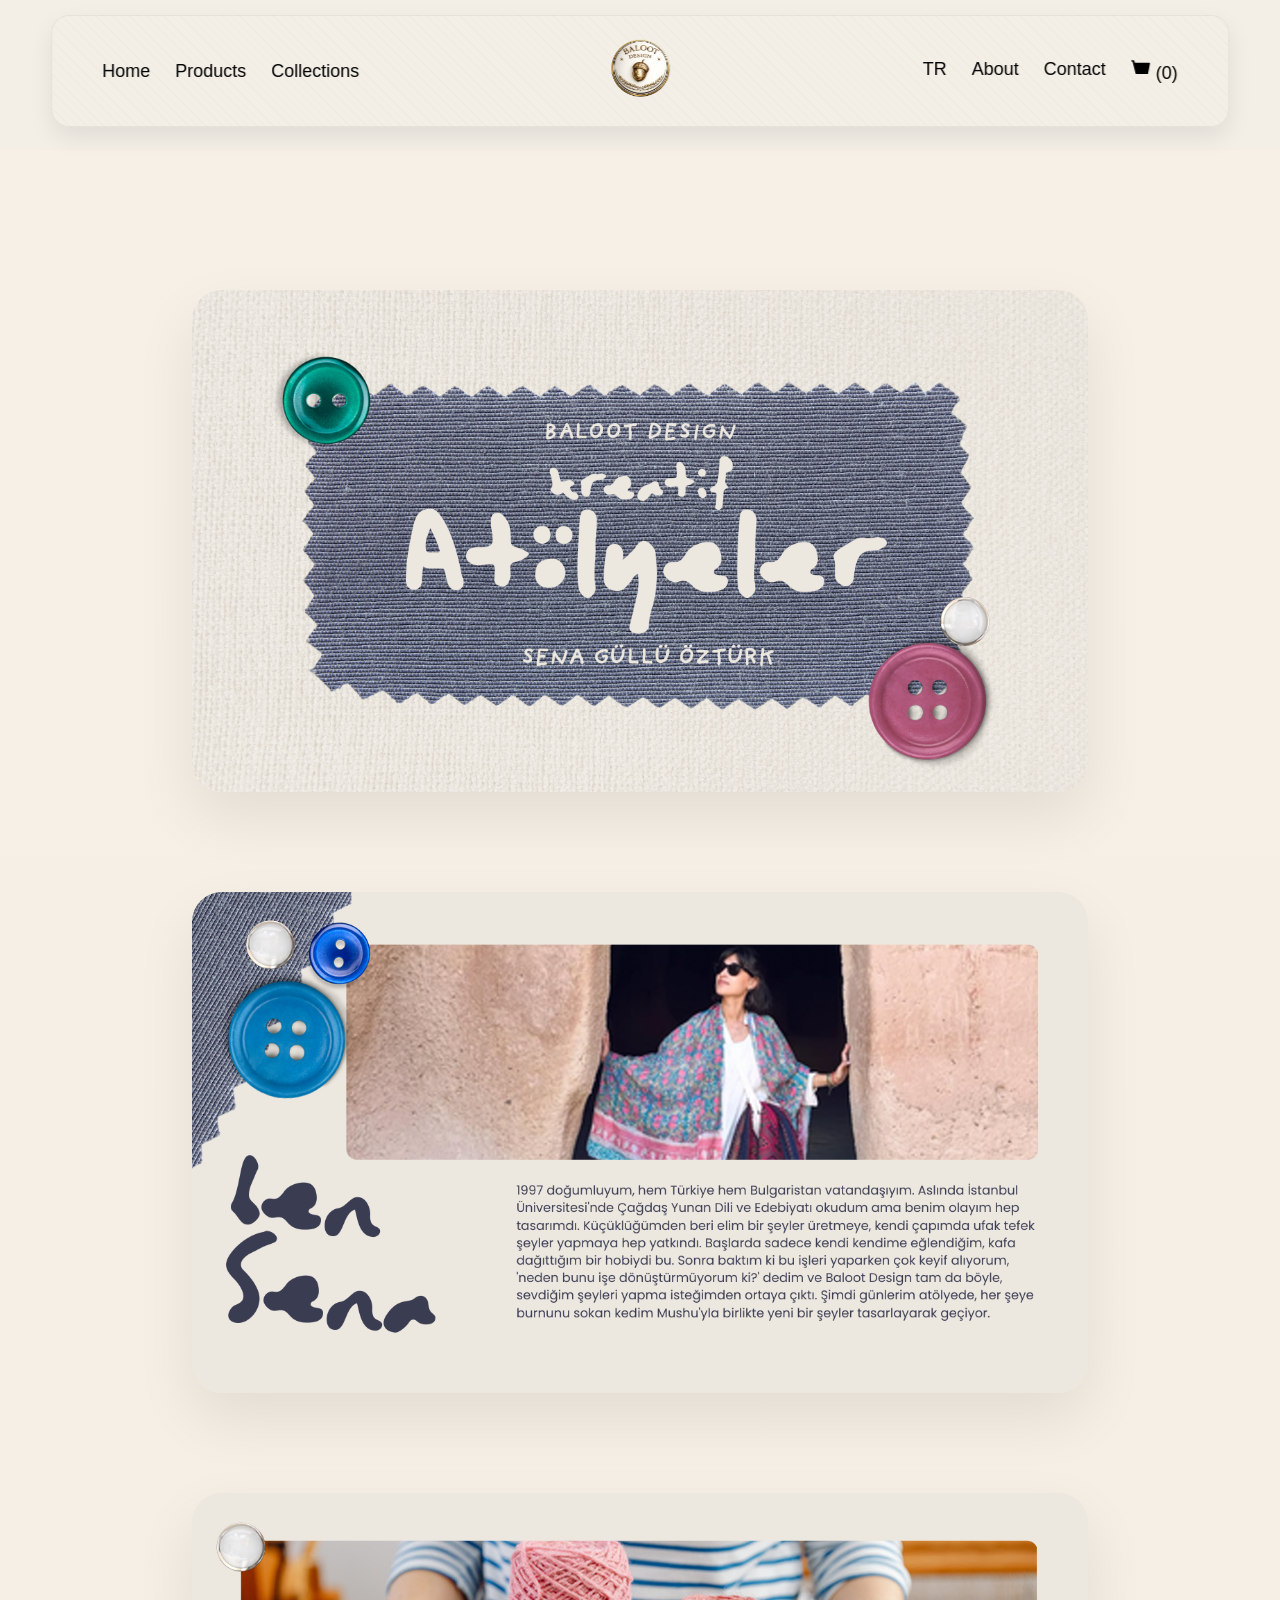
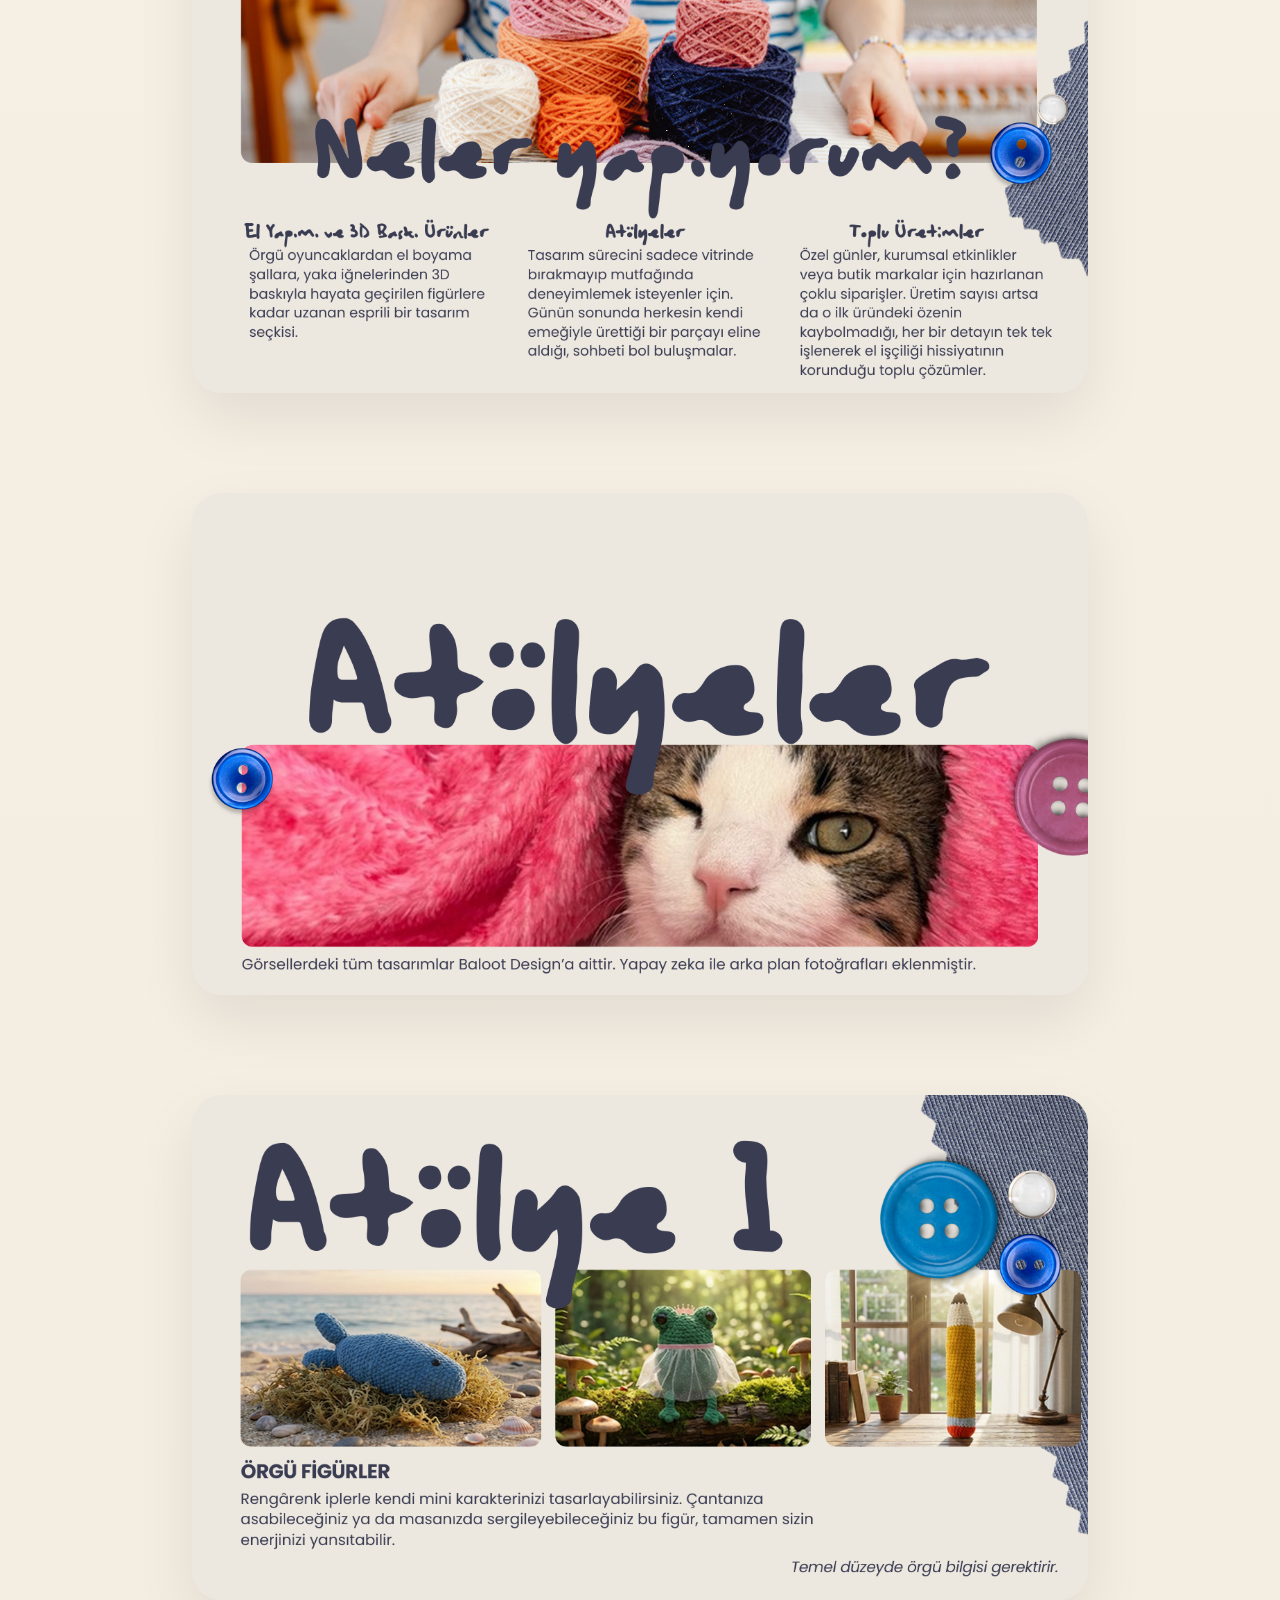
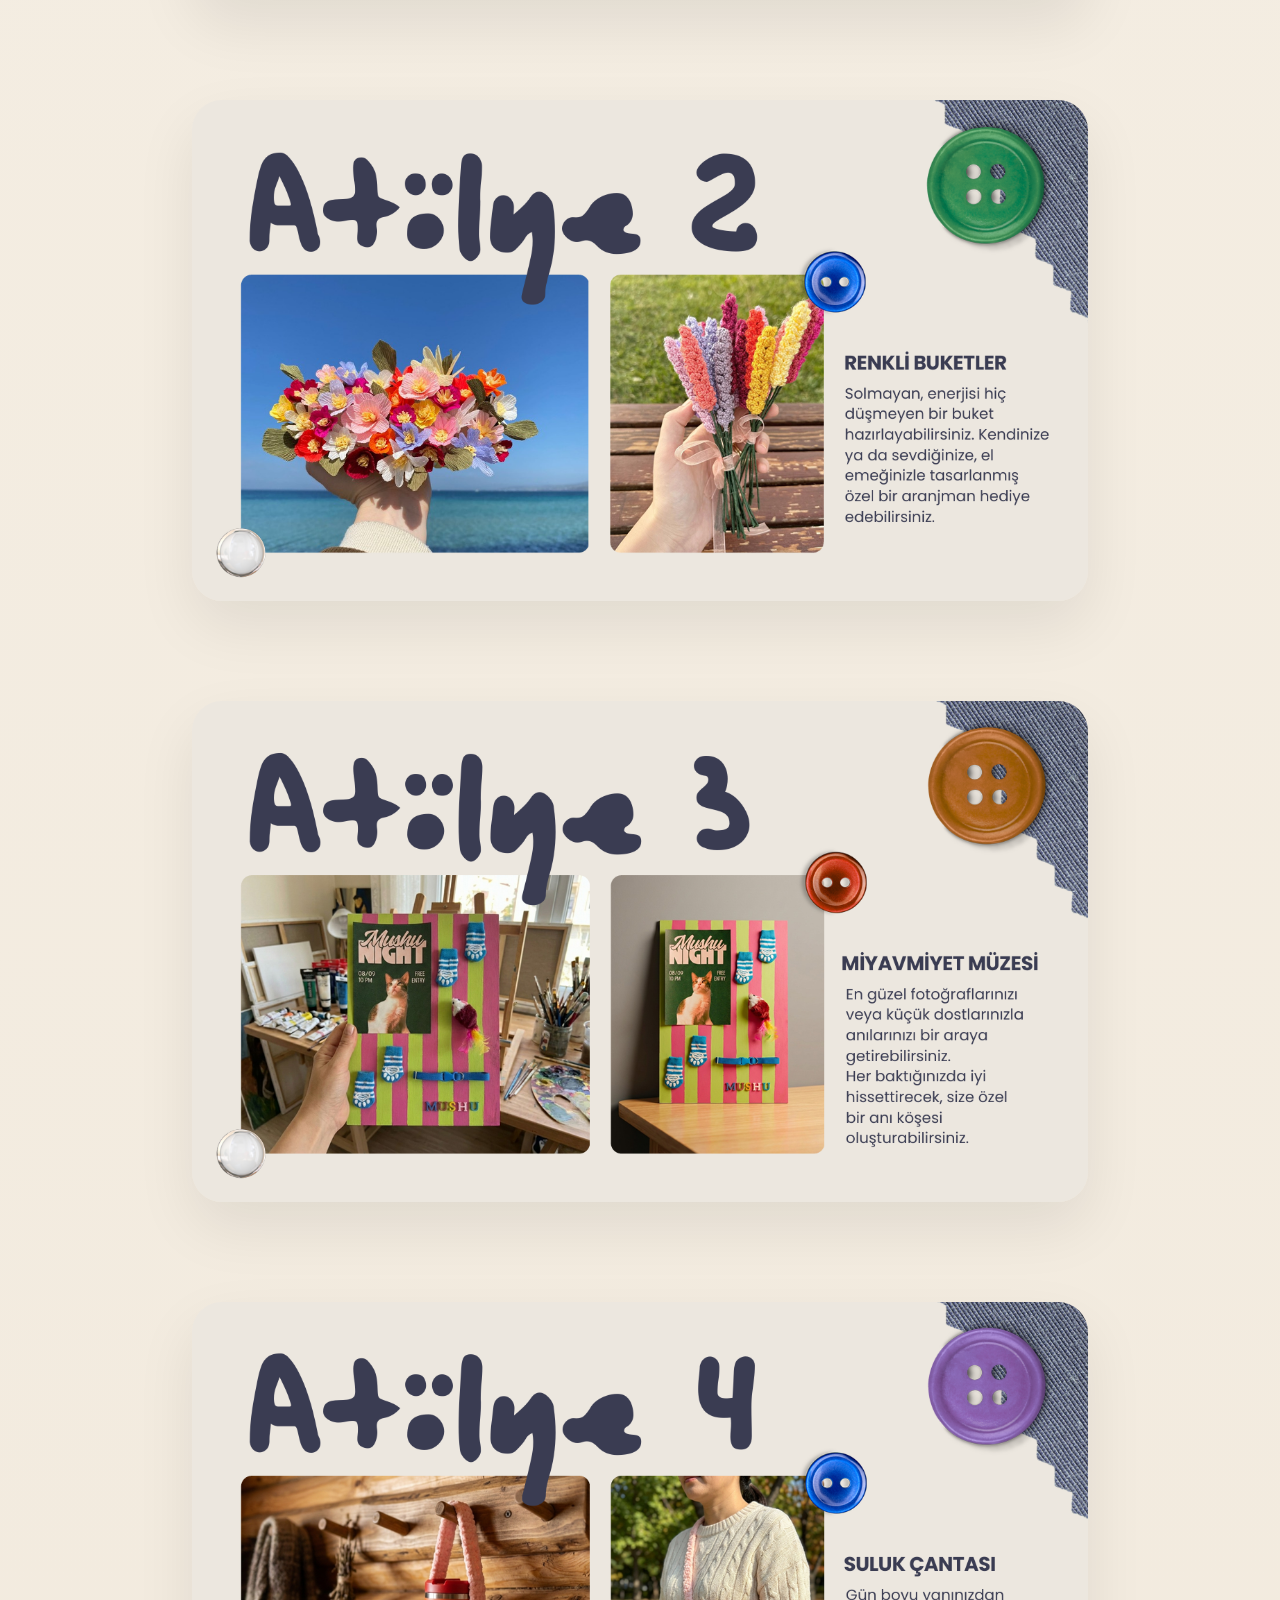
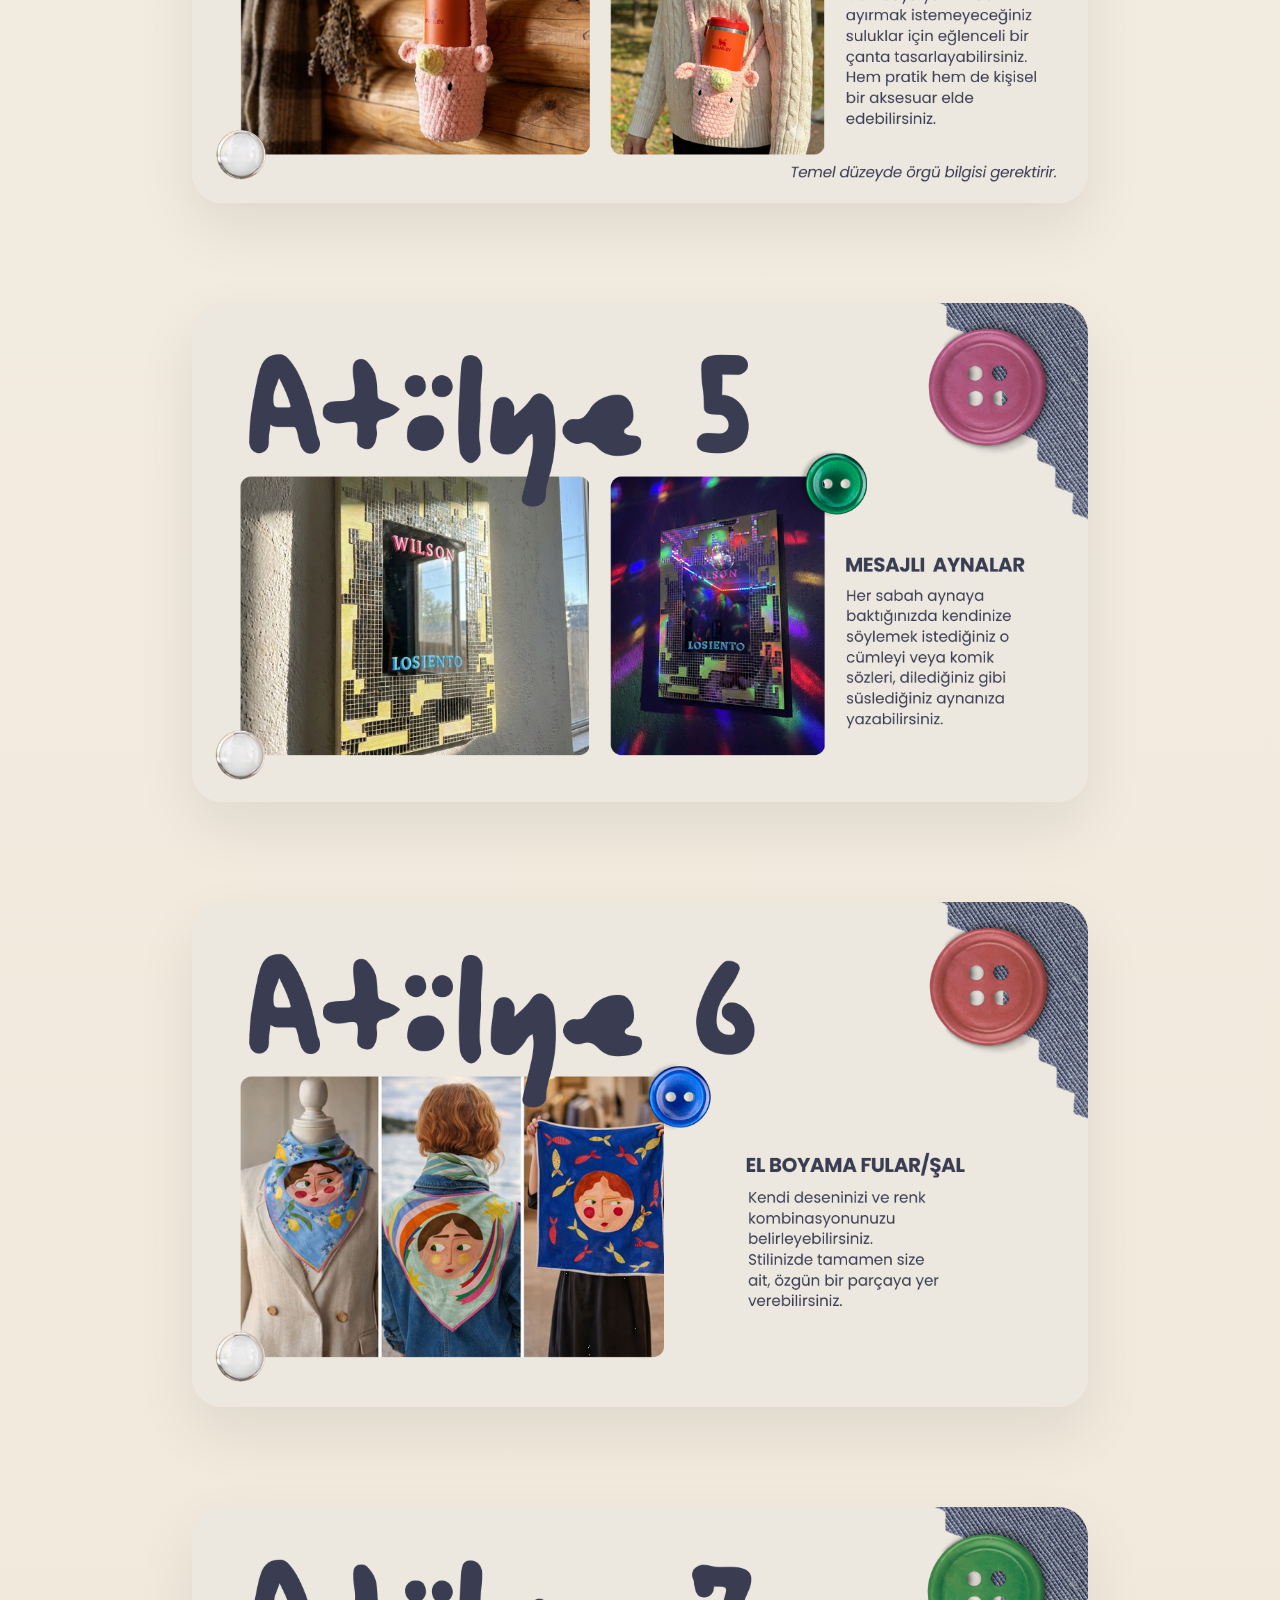
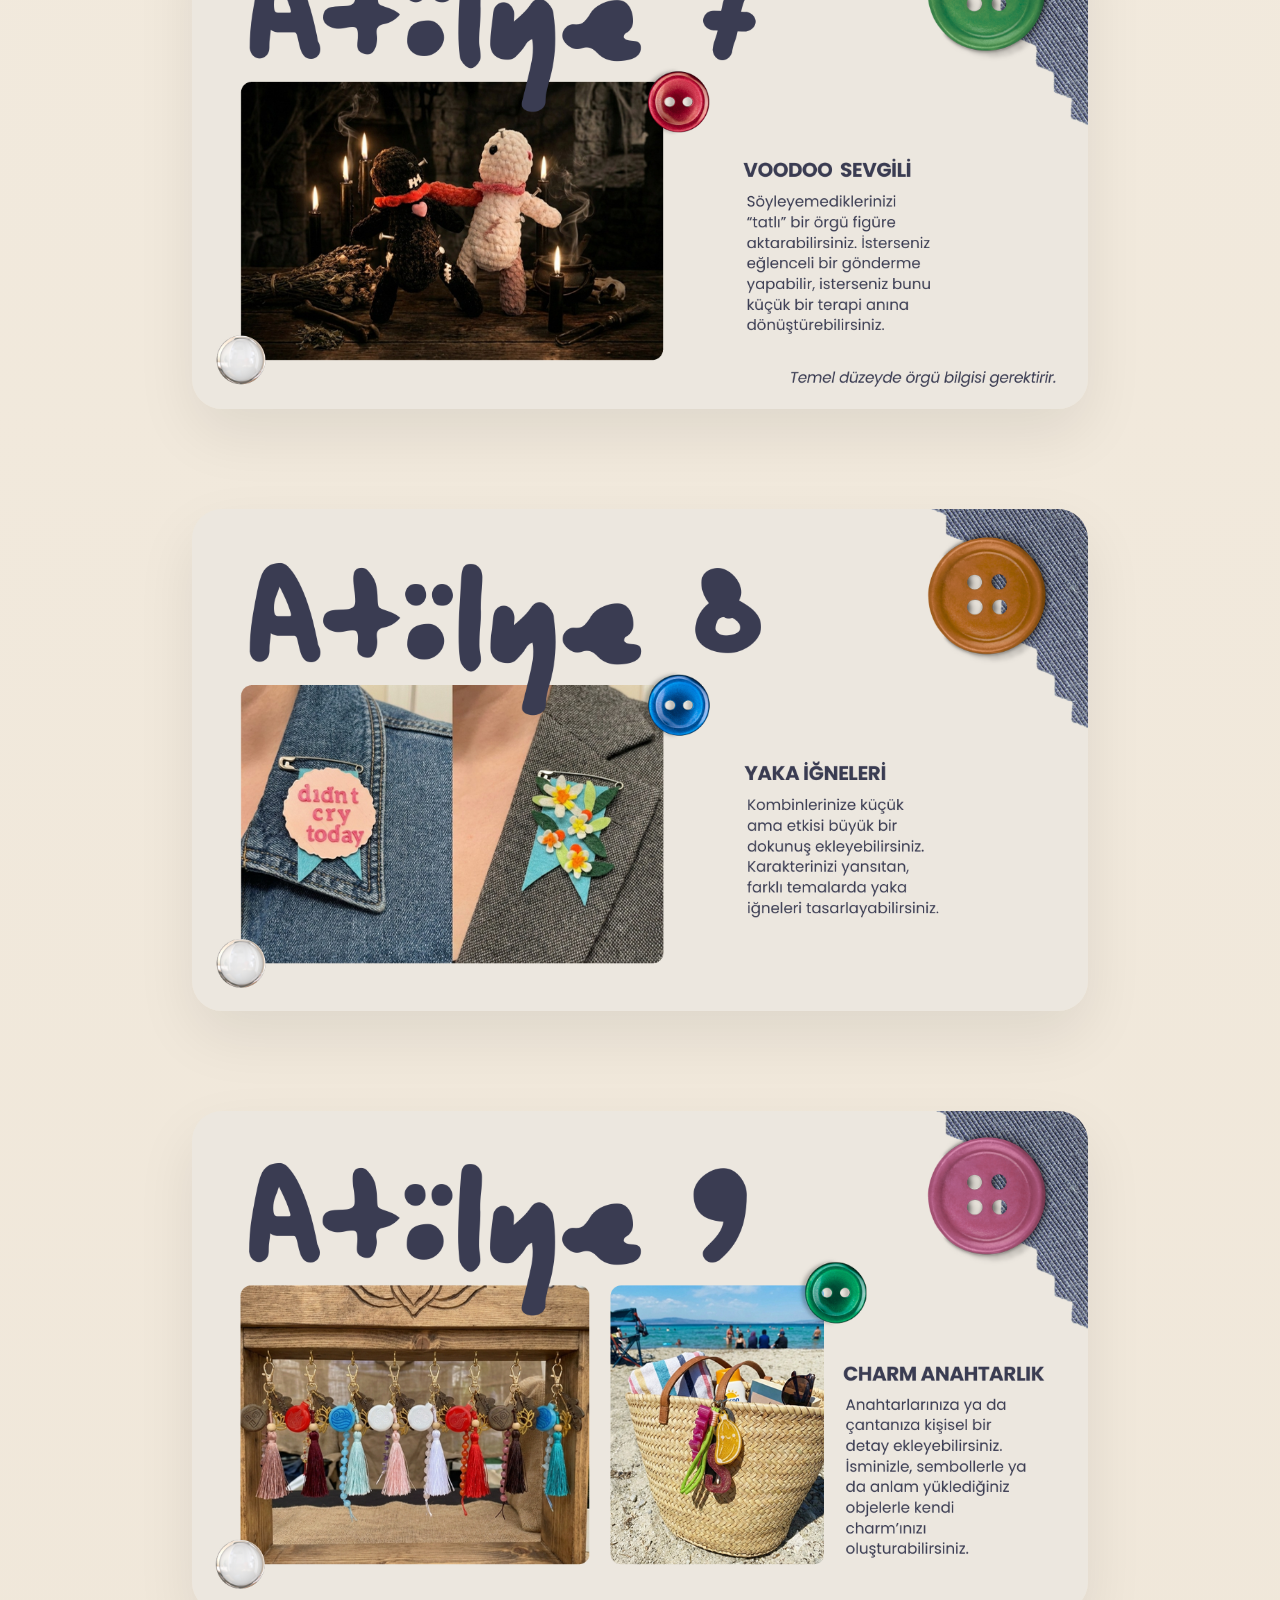
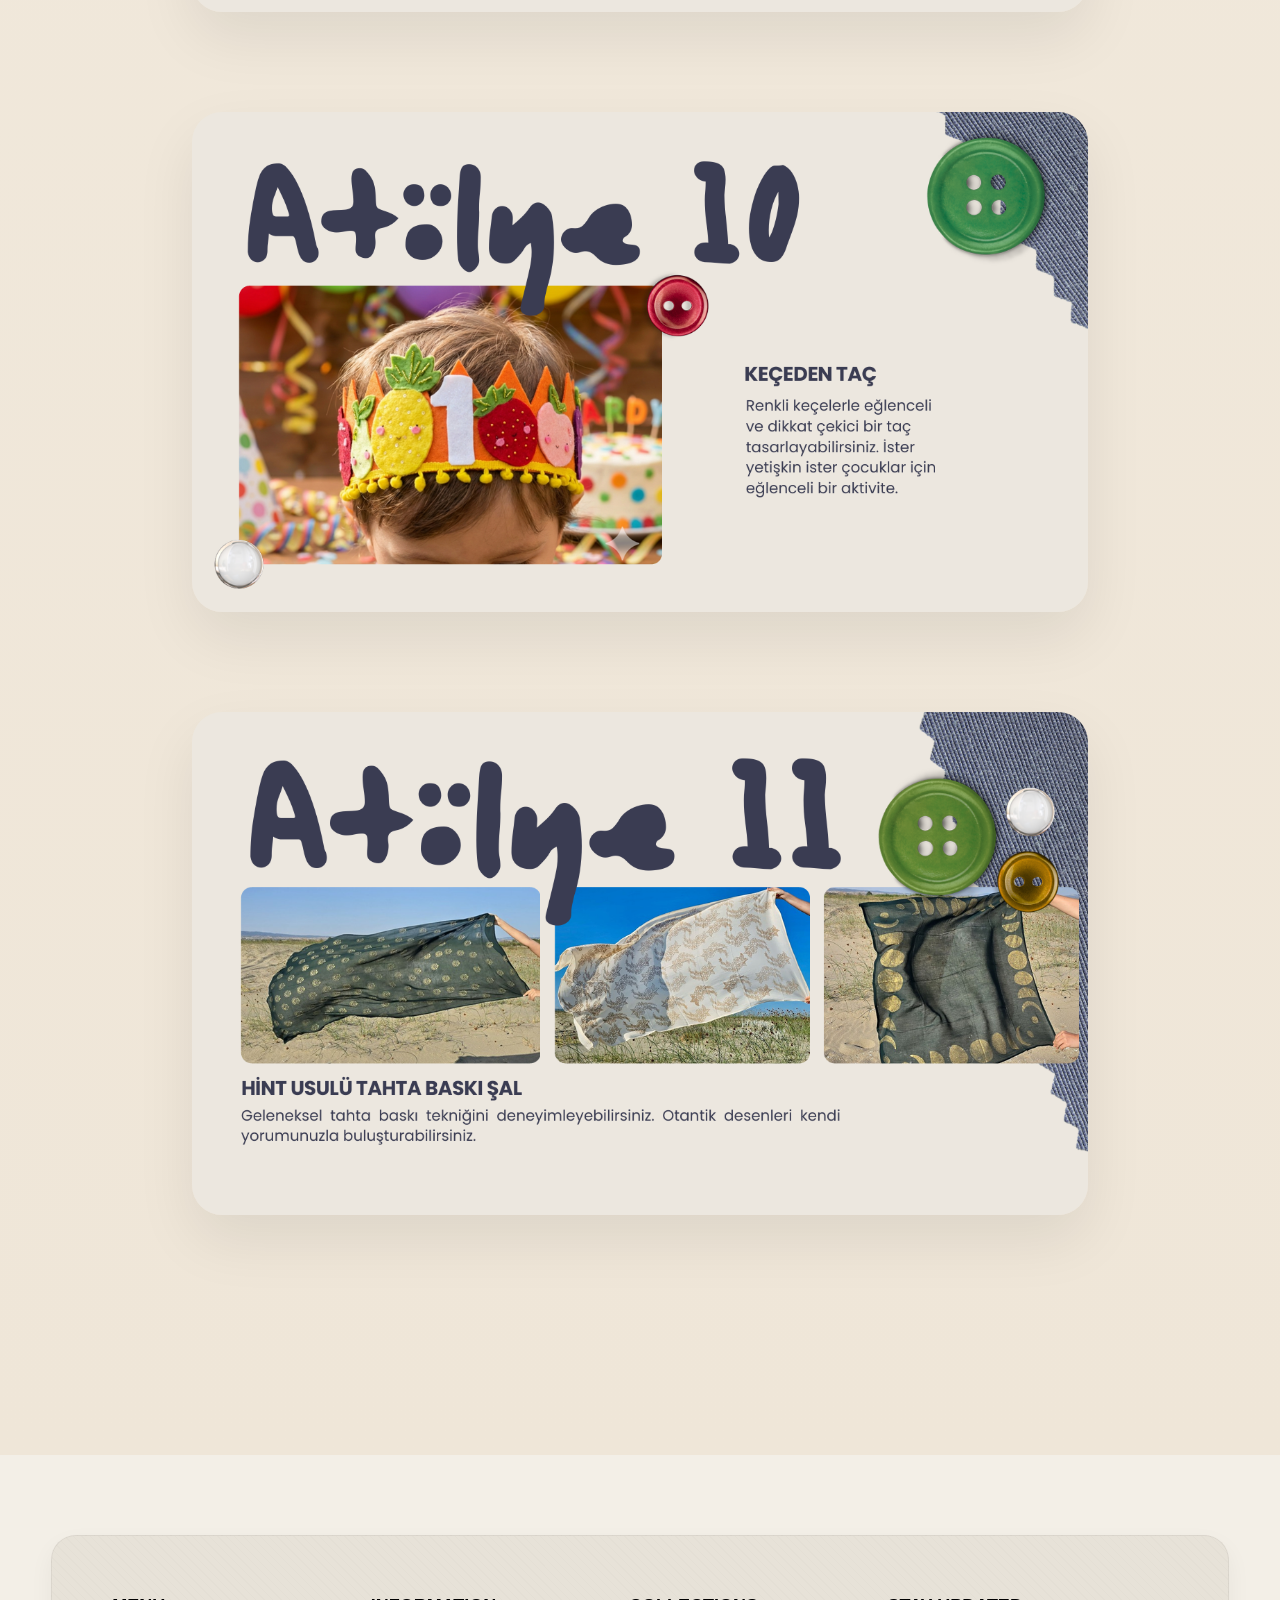
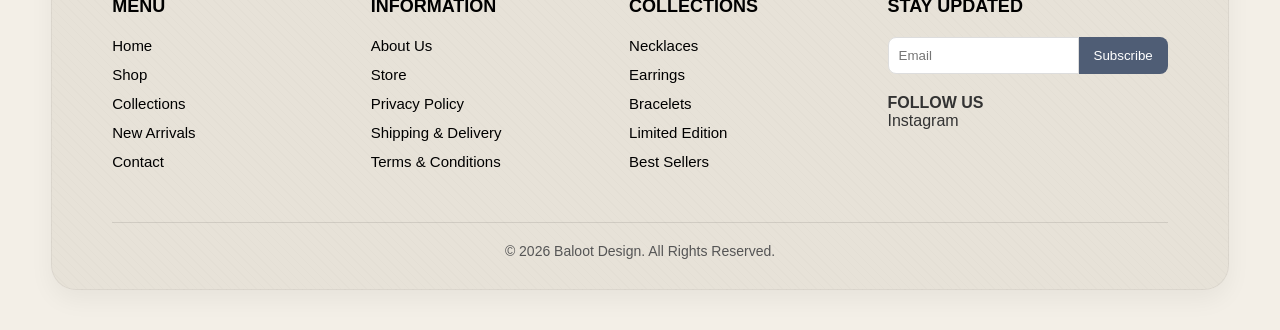
==== commit 6892c083: "Update about.html" ====
--- a/about.html
+++ b/about.html
@@ -11,8 +11,8 @@
 
   <header class="topbar">
   <div class="nav-left">
-    <a href="#" id="nav-home">Home</a>
-    <a href="#" id="nav-shop">Shop</a>
+    <a href="index.html">Home</a>
+    <a href="products.html">Products</a>
     <a href="#" id="nav-collections">Collections</a>
   </div>
 
--- a/css/style.css
+++ b/css/style.css
@@ -325,7 +325,7 @@
 /* ABOUT SECTION */
 
 .about-section {
-  background-color: #f3efe7; /* your theme */
+  background: linear-gradient(to bottom, #f6f0e6, #efe6d8);
   padding: 140px 0;
 }
 
@@ -339,18 +339,39 @@
   display: block;
   margin-bottom: 100px;
   border-radius: 30px;
-  box-shadow: 0 20px 50px rgba(0, 0, 0, 0.08);
+  box-shadow: 0 25px 60px rgba(0, 0, 0, 0.08);
+  transition: all 0.6s ease;
+  cursor: pointer;
+}
+
+/* Premium hover */
+.about-container img:hover {
+  transform: translateY(-12px) scale(1.03);
+  box-shadow: 0 40px 80px rgba(0, 0, 0, 0.15);
+  filter: brightness(1.03);
 }
 
 @media (max-width: 768px) {
 
+  .about-section {
+    padding: 100px 0;
+    background: linear-gradient(to bottom, #f7f1e8, #eee4d5);
+  }
+
   .about-container {
-    width: 90%;
+    width: 92%;
   }
 
   .about-container img {
-    margin-bottom: 50px;
-    border-radius: 20px;
-  }
-
-}
+    margin-bottom: 70px;
+    border-radius: 25px;
+    box-shadow: 0 25px 60px rgba(0,0,0,0.12);
+    transition: transform 0.4s ease;
+  }
+
+  /* subtle tap effect */
+  .about-container img:active {
+    transform: scale(0.98);
+  }
+
+}
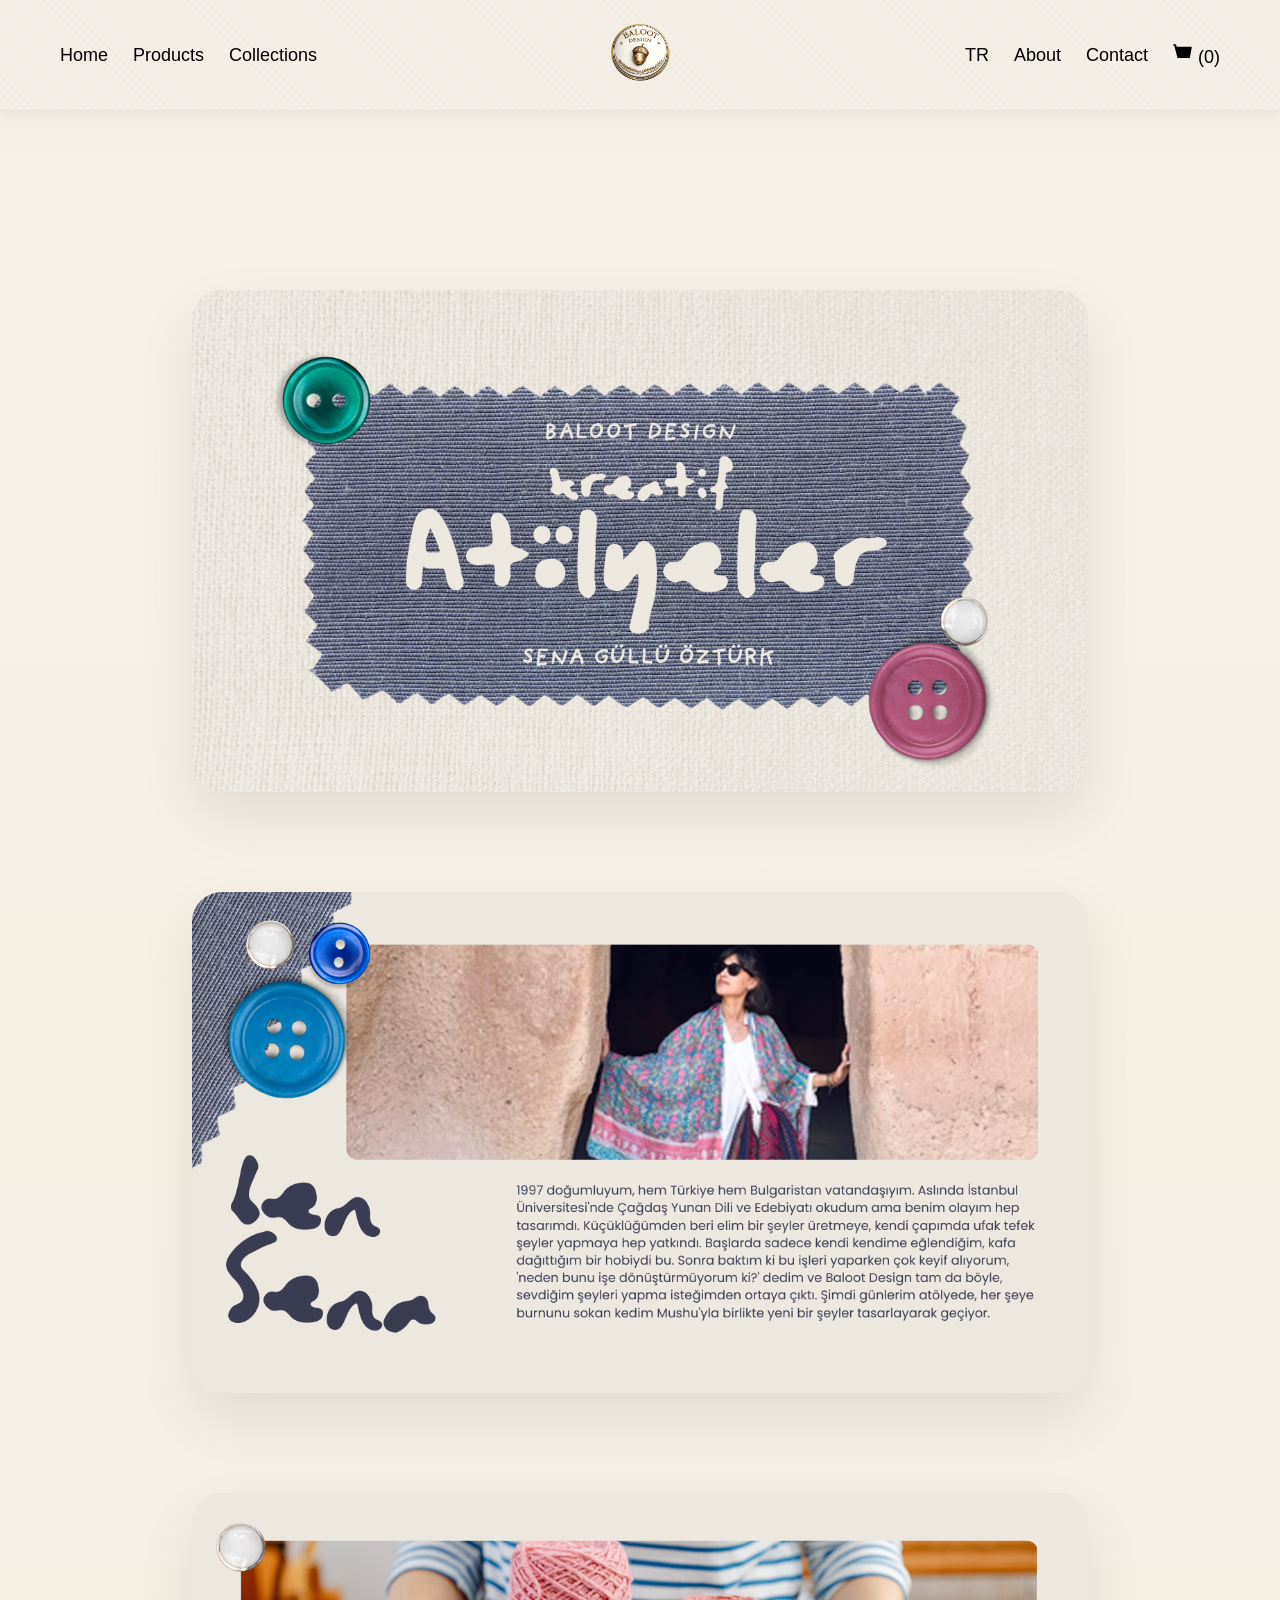
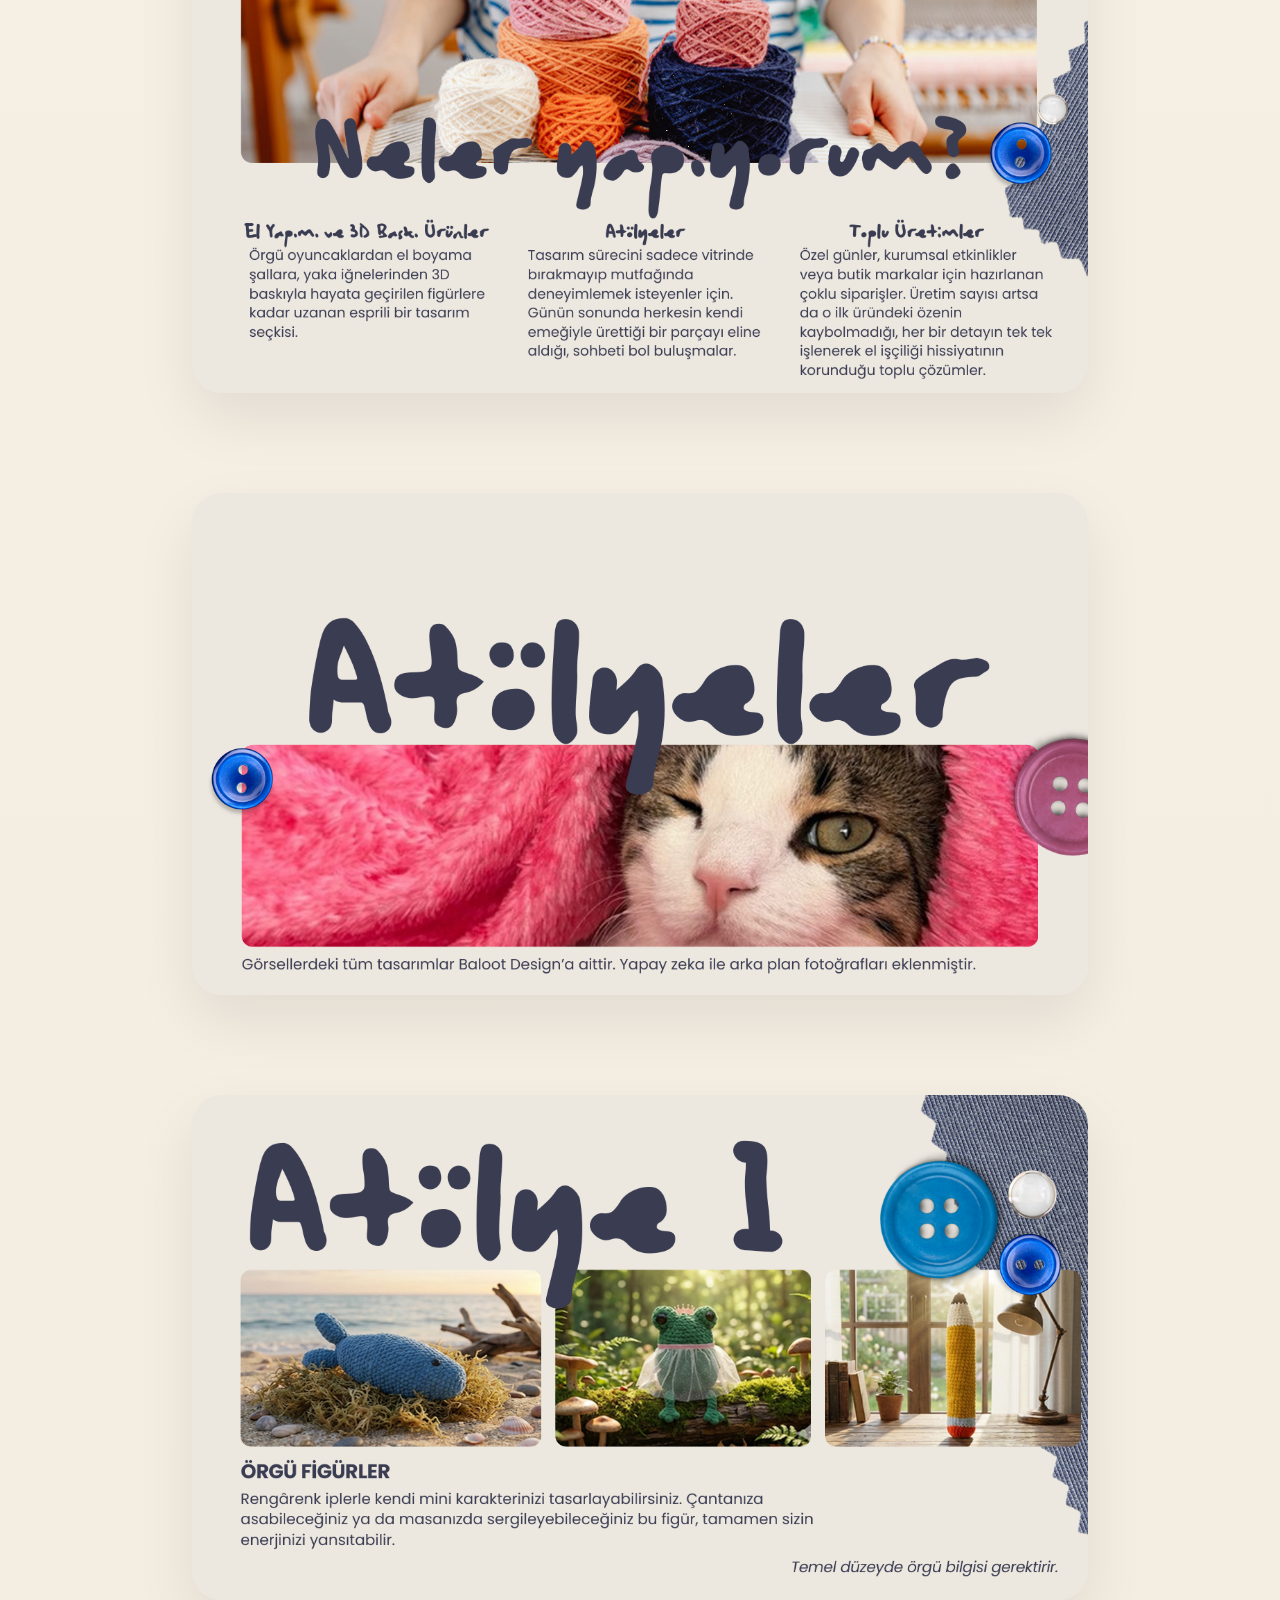
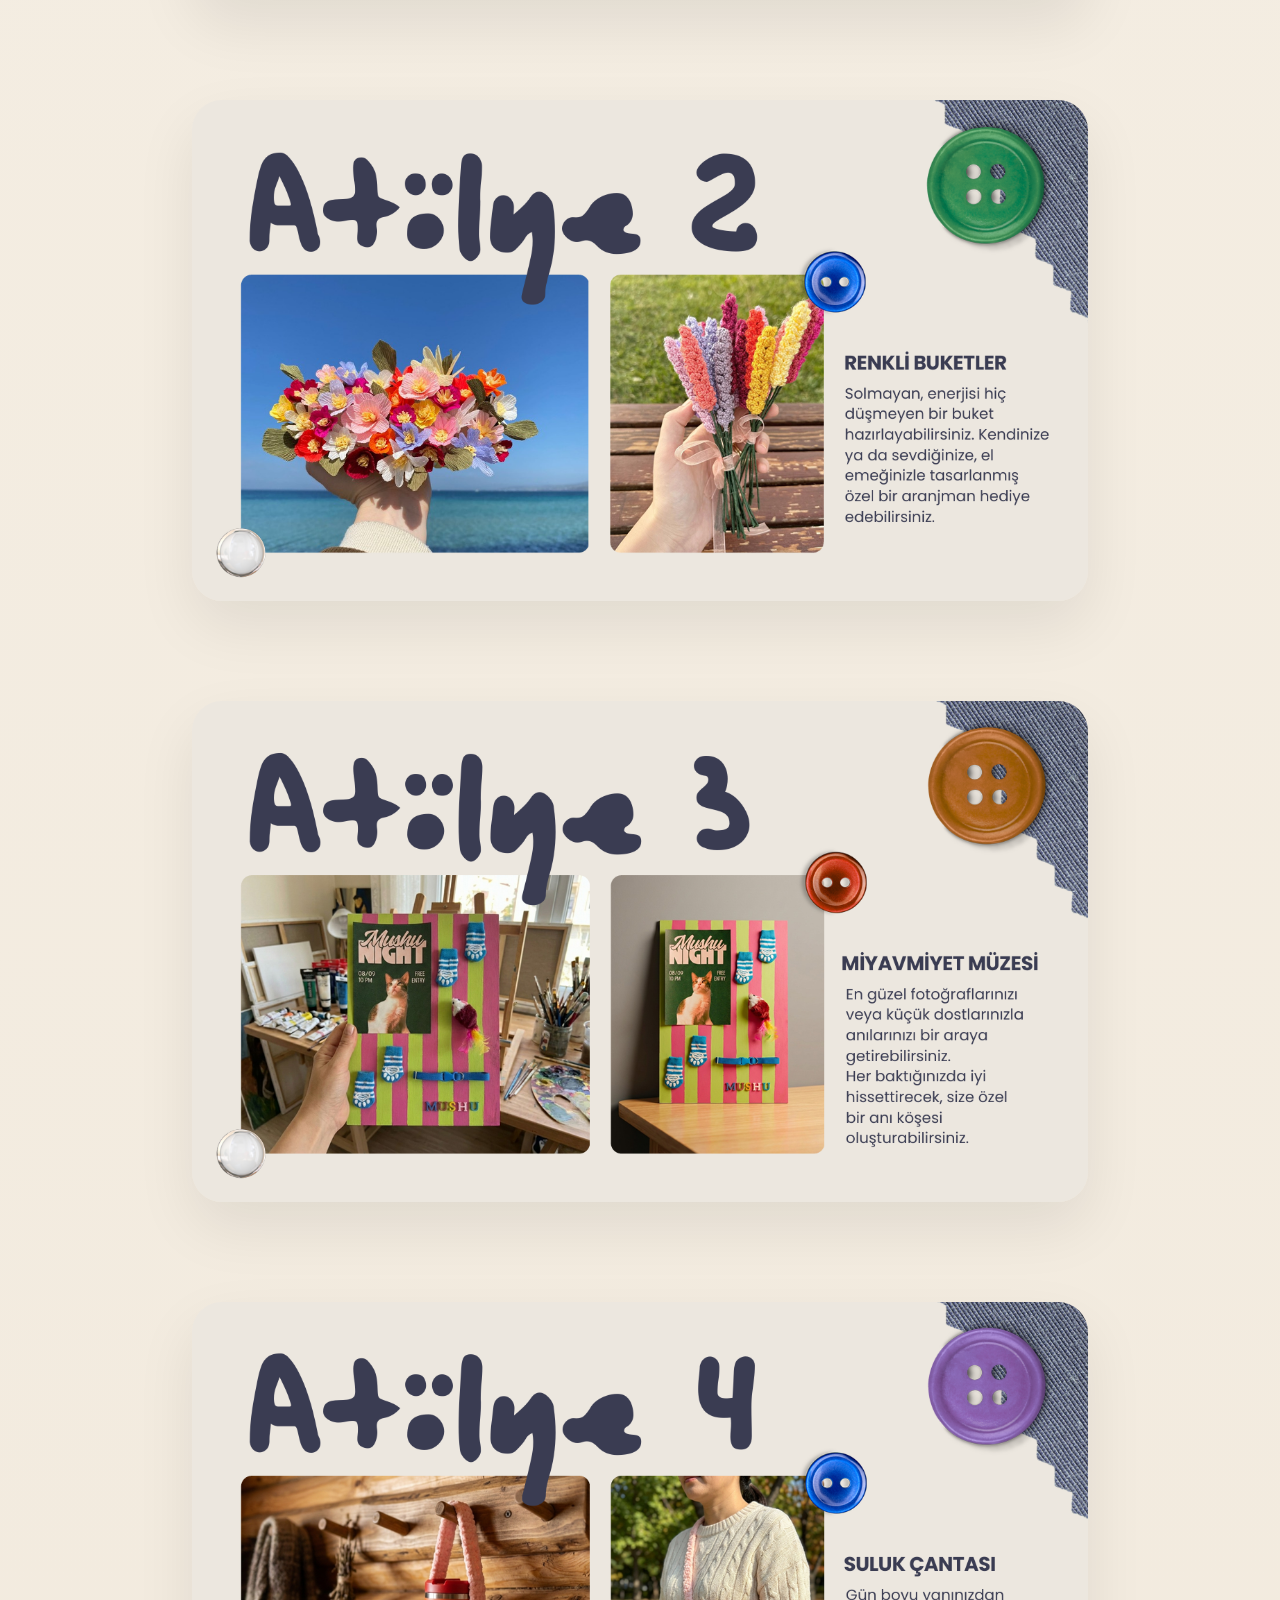
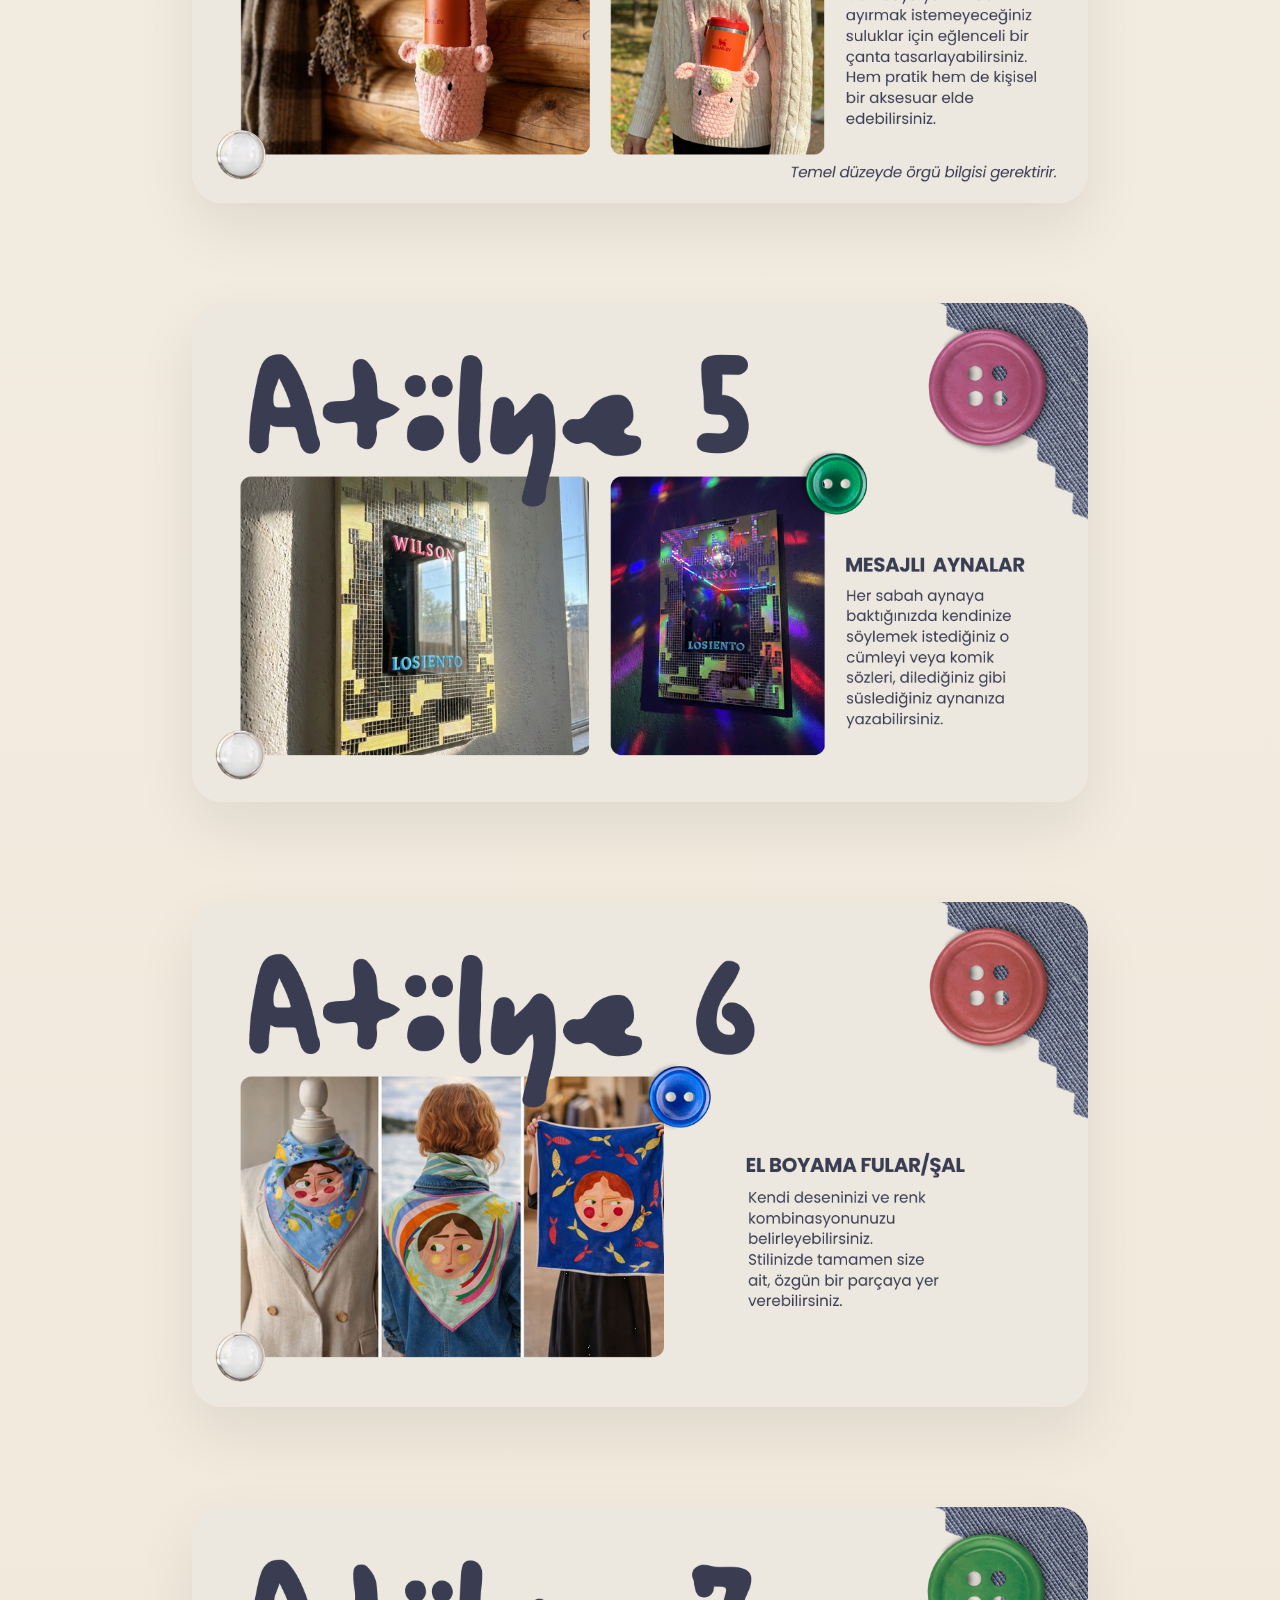
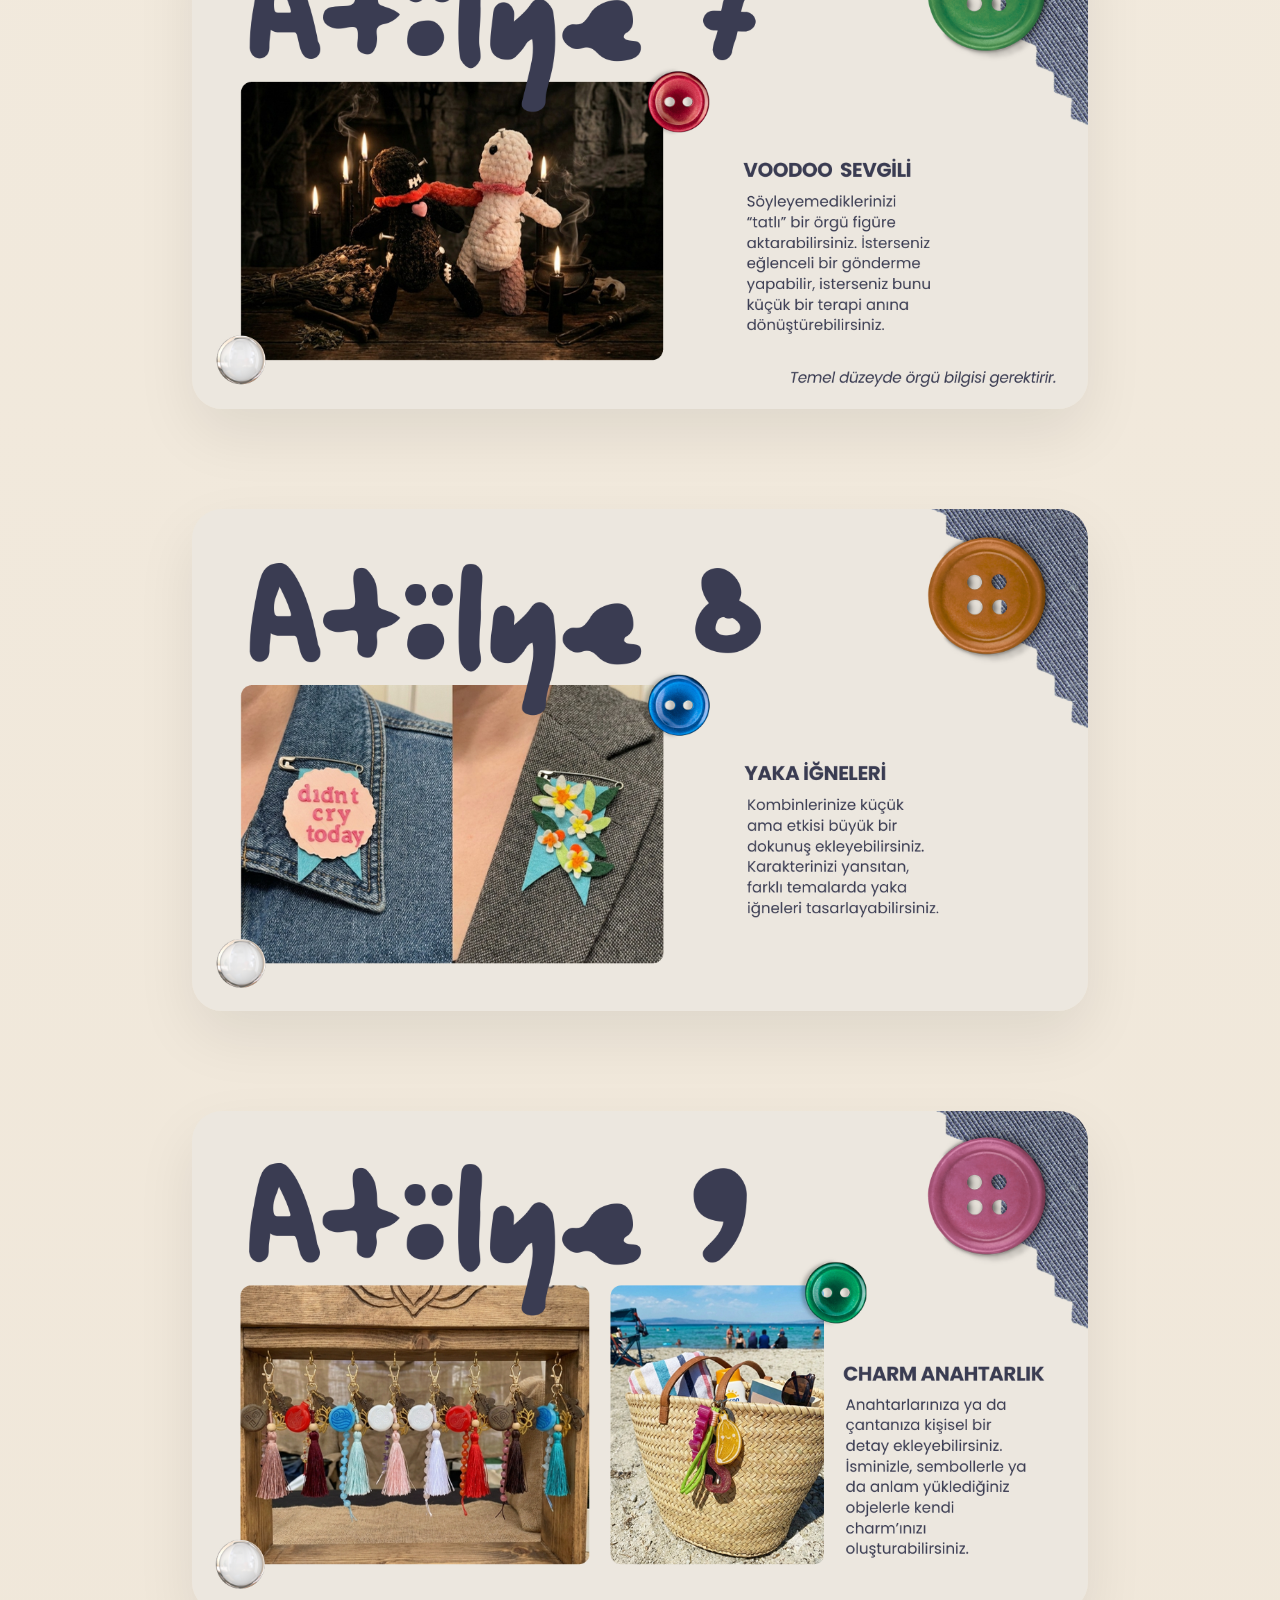
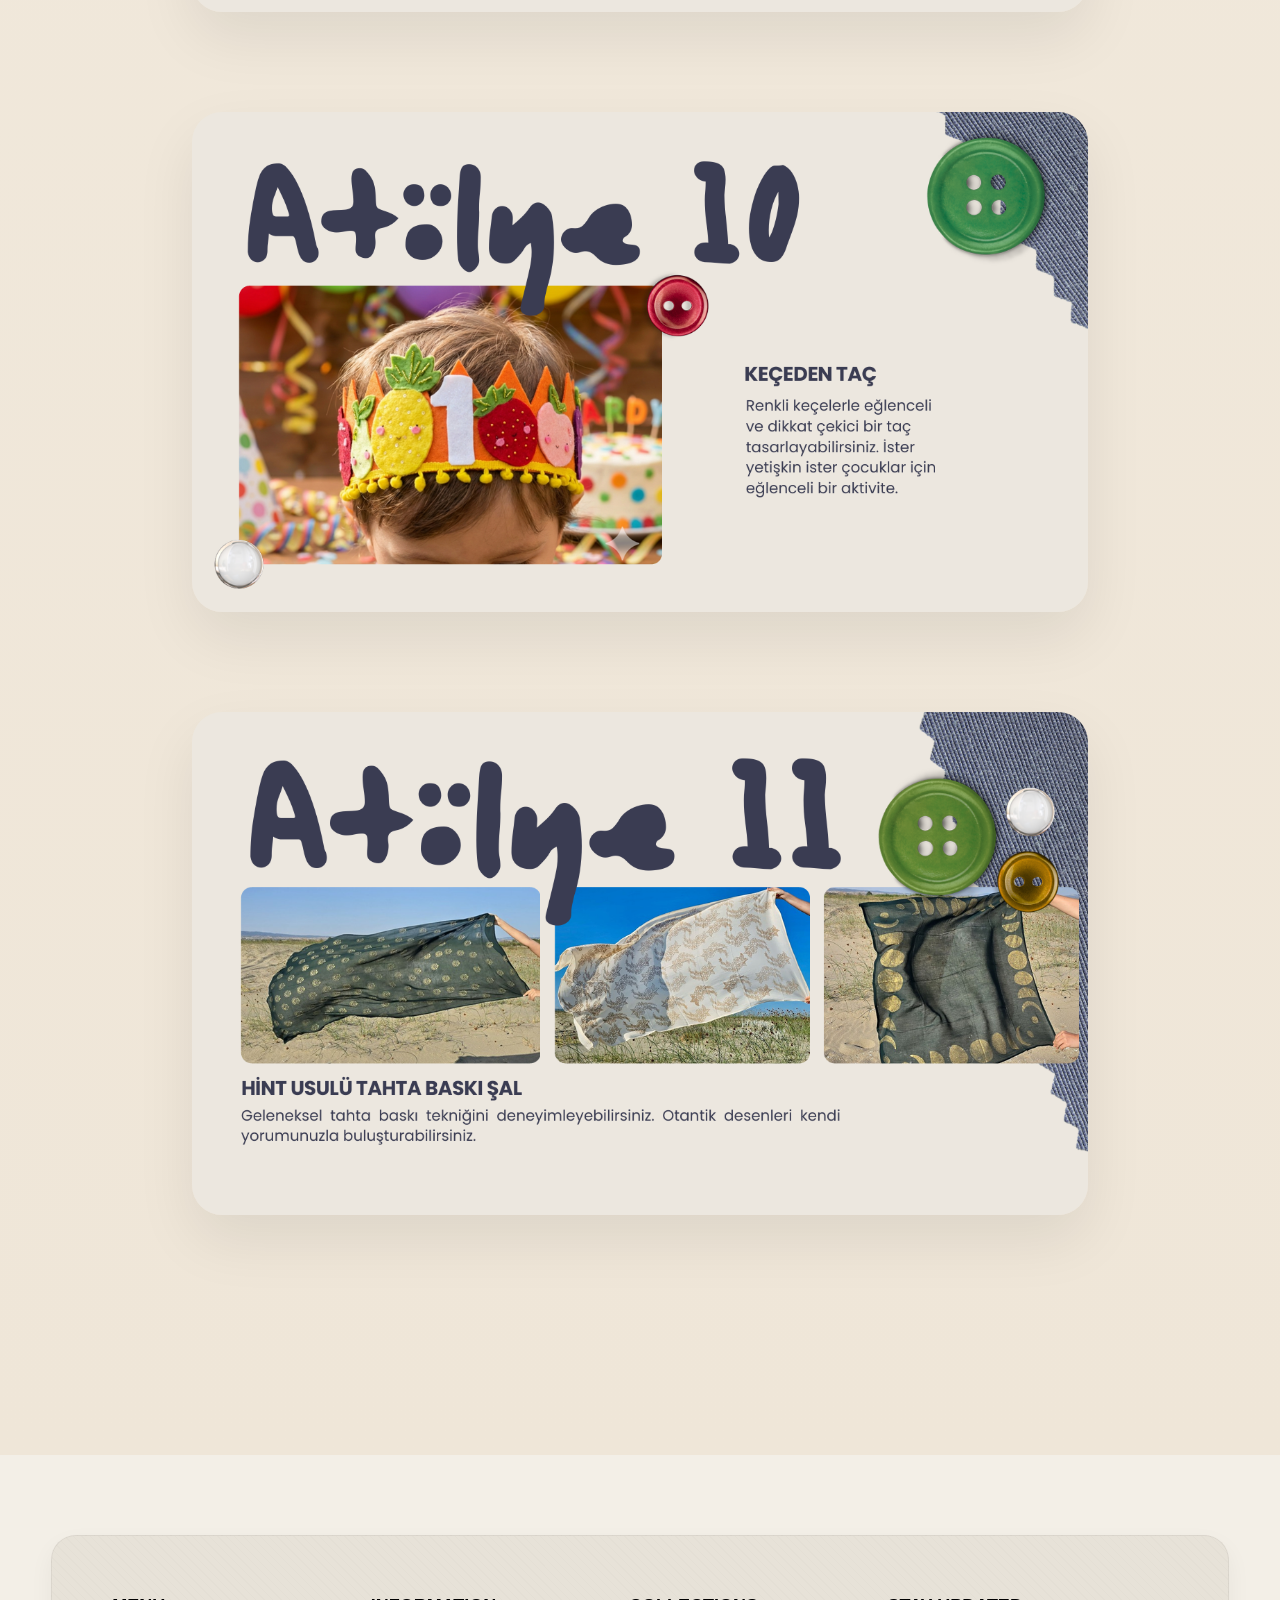
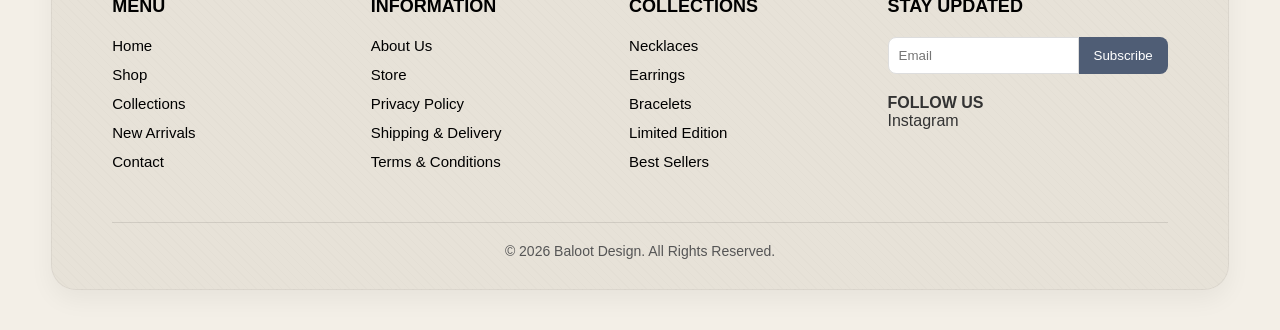
==== commit 2729fb13: "Update about.html" ====
--- a/about.html
+++ b/about.html
@@ -9,10 +9,33 @@
 
 <body>
 
-  <header class="topbar">
+<header class="topbar">
+
   <div class="nav-left">
     <a href="index.html">Home</a>
-    <a href="products.html">Products</a>
+
+    <div class="mega-menu">
+      <a href="products.html" class="mega-btn">Products</a>
+
+      <div class="mega-content">
+        <div class="mega-column">
+          <h4>Categories</h4>
+          <a href="#">Bags</a>
+          <a href="#">Toys</a>
+          <a href="#">Accessories</a>
+          <a href="#">Wedding Gifts</a>
+        </div>
+
+        <div class="mega-column">
+          <h4>Featured</h4>
+          <a href="#">New Arrivals</a>
+          <a href="#">Best Sellers</a>
+          <a href="#">Limited Edition</a>
+        </div>
+      </div>
+    </div>
+
+    <!-- ✅ MOVE COLLECTIONS INSIDE nav-left -->
     <a href="#" id="nav-collections">Collections</a>
   </div>
 
--- a/css/style.css
+++ b/css/style.css
@@ -14,26 +14,24 @@
 /* HEADER */
 .topbar {
   position: fixed;
-  top: 15px;                 /* space from top */
-  left: 50%;
-  transform: translateX(-50%);
-  width: 92%;                /* not full width */
+  top: 0;
+  left: 0;
+  width: 100%;
   z-index: 1000;
 
   display: grid;
   grid-template-columns: 1fr auto 1fr;
   align-items: center;
 
-  padding: 18px 50px;
-
-  background: rgba(243, 239, 231, 0.85);  /* transparency */
-  backdrop-filter: blur(8px);             /* glass effect */
+  padding: 18px 60px;
+
+  background: rgba(243, 239, 231, 0.95);
+  backdrop-filter: blur(8px);
   -webkit-backdrop-filter: blur(8px);
 
-  border-radius: 18px;       /* rounded corners */
-  border: 1px solid rgba(0,0,0,0.05);
-
-  box-shadow: 0 10px 25px rgba(0,0,0,0.08);
+  border-bottom: 1px solid rgba(0,0,0,0.05);
+
+  box-shadow: 0 4px 15px rgba(0,0,0,0.05);
 
   background-image:
     repeating-linear-gradient(
@@ -48,6 +46,7 @@
 .nav-left,
 .nav-right {
   display: flex;
+  align-items: center;
   gap: 25px;
 }
 
@@ -375,3 +374,66 @@
   }
 
 }
+/* ===== MEGA MENU FIXED ===== */
+
+.mega-menu {
+  position: relative;
+}
+
+.mega-btn {
+  text-decoration: none;
+  color: black;
+}
+
+/* Hide by default */
+.mega-content {
+  position: absolute;
+  top: 100%;
+  left: 0;
+  width: 650px;
+  background: #f6f0e6;
+  padding: 40px;
+  border-radius: 20px;
+  box-shadow: 0 30px 80px rgba(0,0,0,0.12);
+
+  display: flex;
+  gap: 80px;
+
+  opacity: 0;
+  visibility: hidden;
+  transform: translateY(20px);
+  transition: all 0.3s ease;
+
+  z-index: 1000;
+}
+
+/* Show on hover */
+.mega-menu:hover .mega-content {
+  opacity: 1;
+  visibility: visible;
+  transform: translateY(0);
+}
+
+.mega-column {
+  display: flex;
+  flex-direction: column;
+  gap: 12px;
+}
+
+.mega-column h4 {
+  font-size: 14px;
+  margin-bottom: 10px;
+  letter-spacing: 1px;
+}
+
+.mega-column a {
+  text-decoration: none;
+  color: black;
+  font-size: 15px;
+  transition: color 0.3s ease;
+}
+
+.mega-column a:hover {
+  color: #b68d40;
+}
+
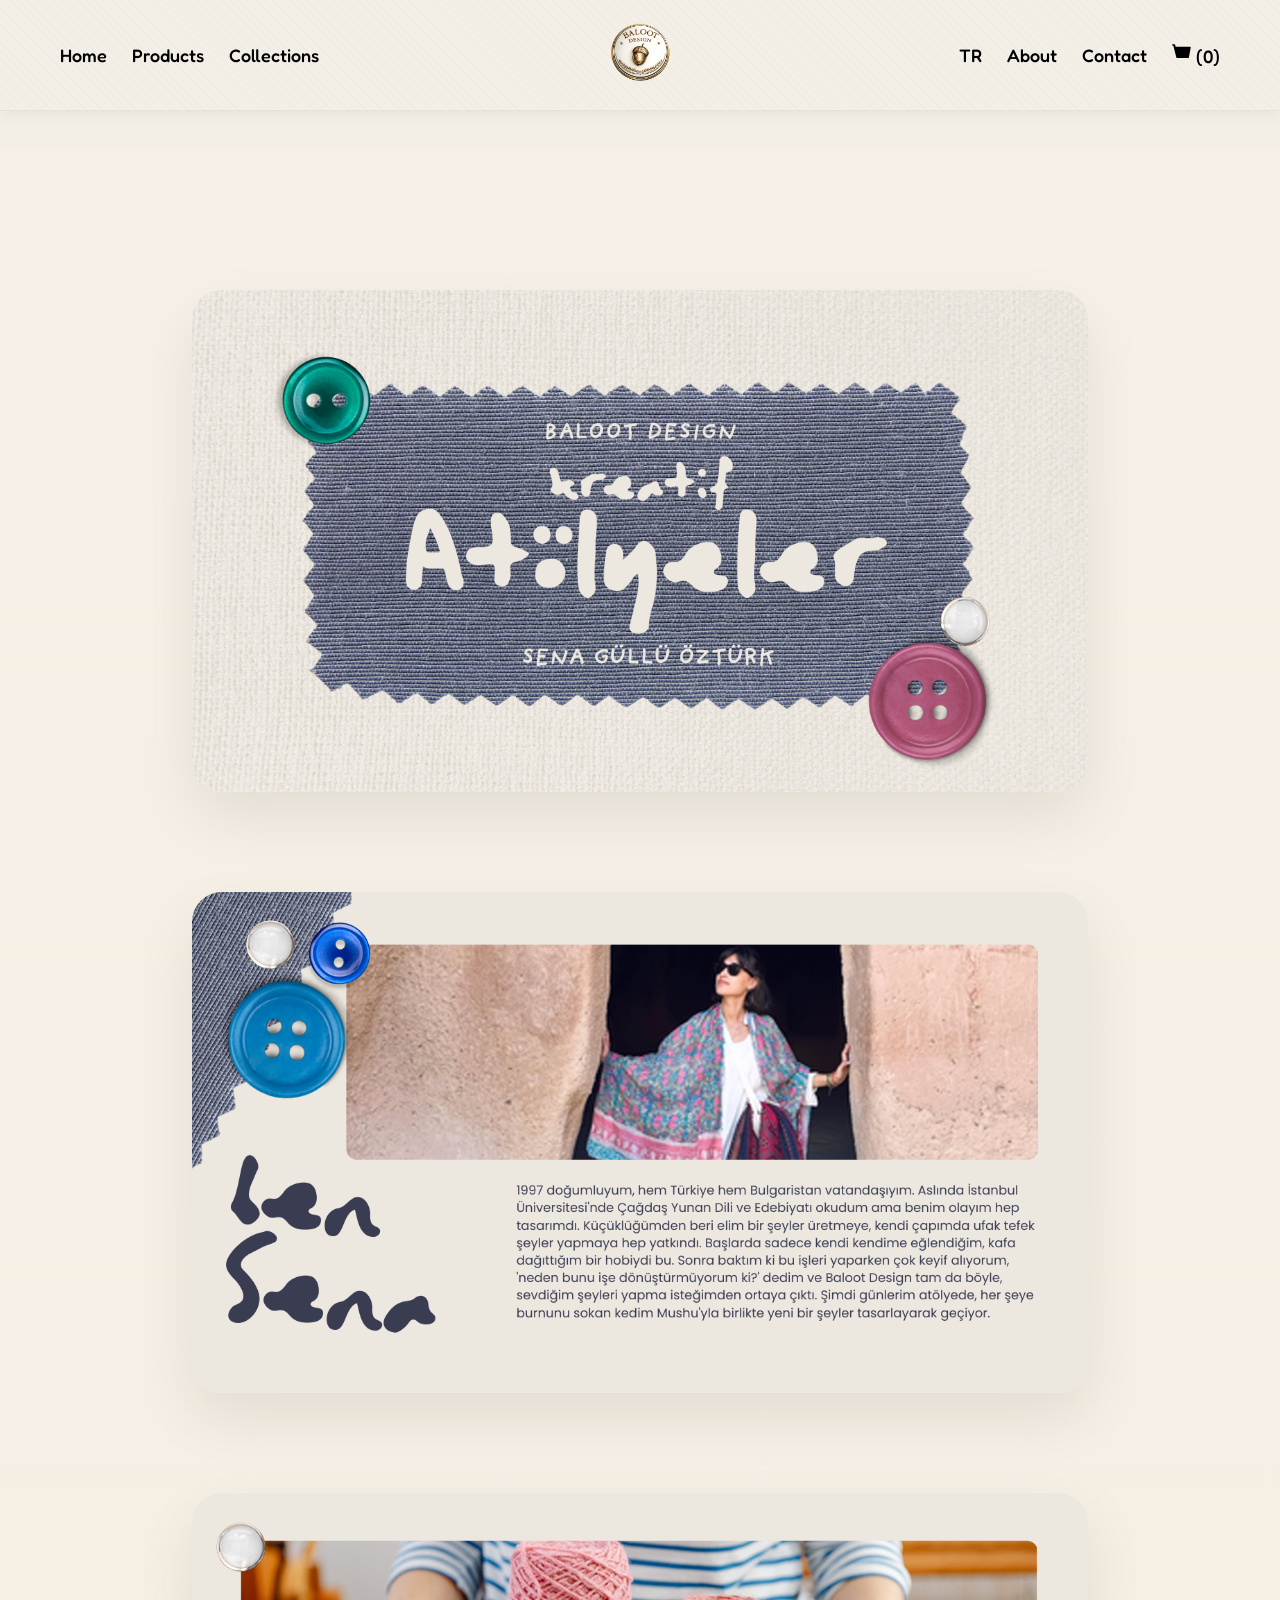
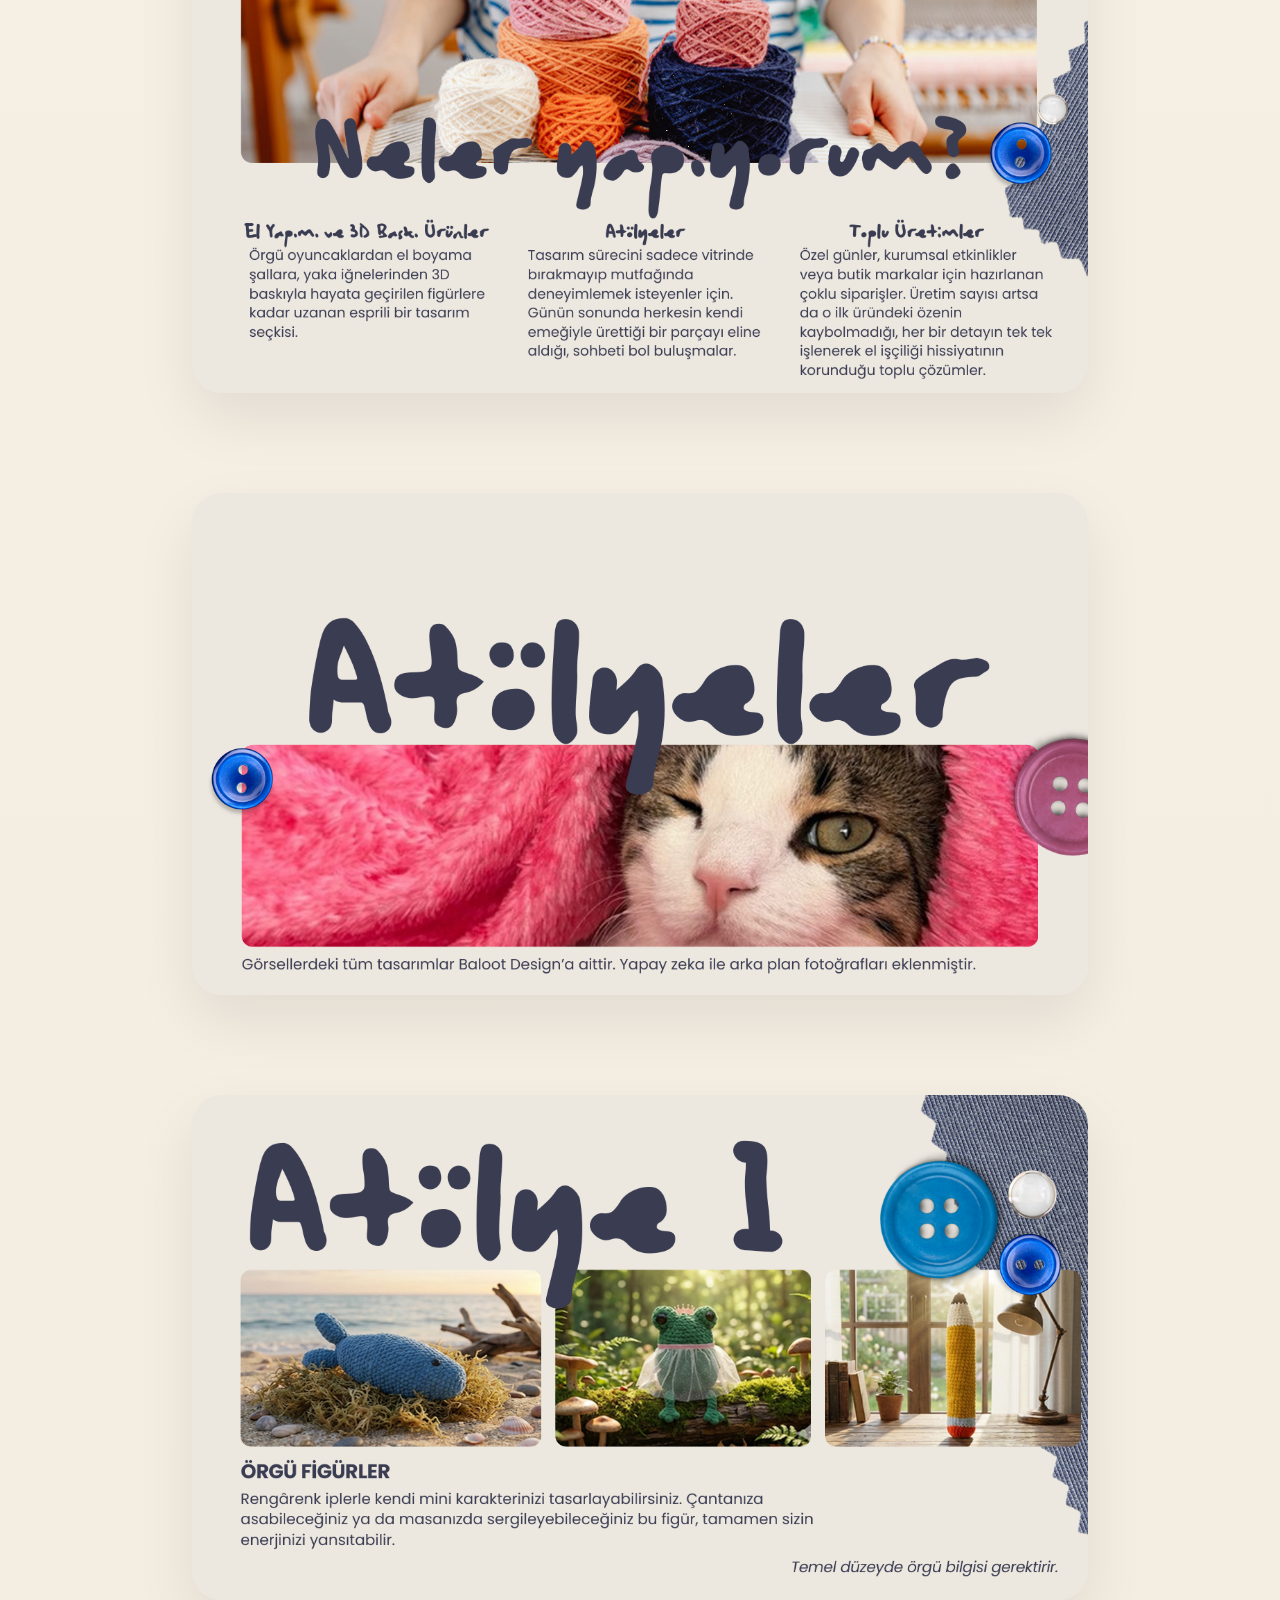
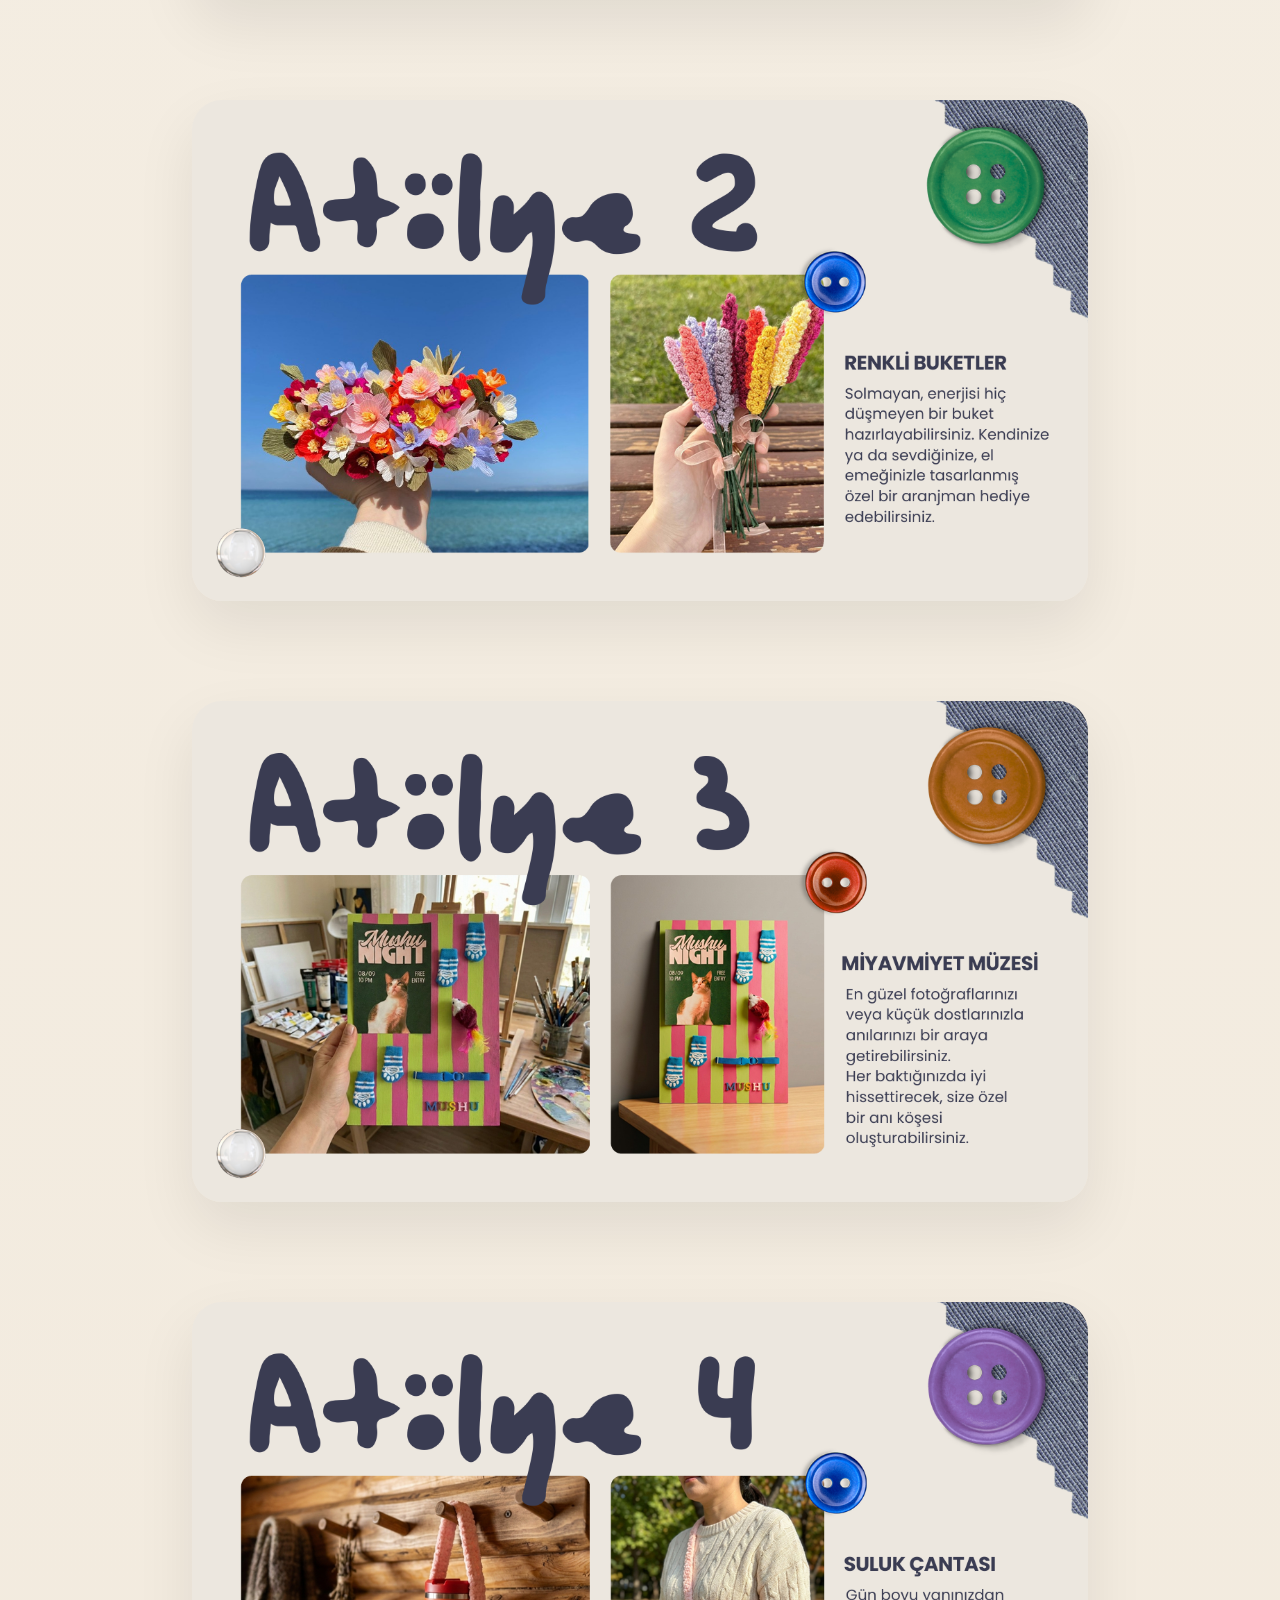
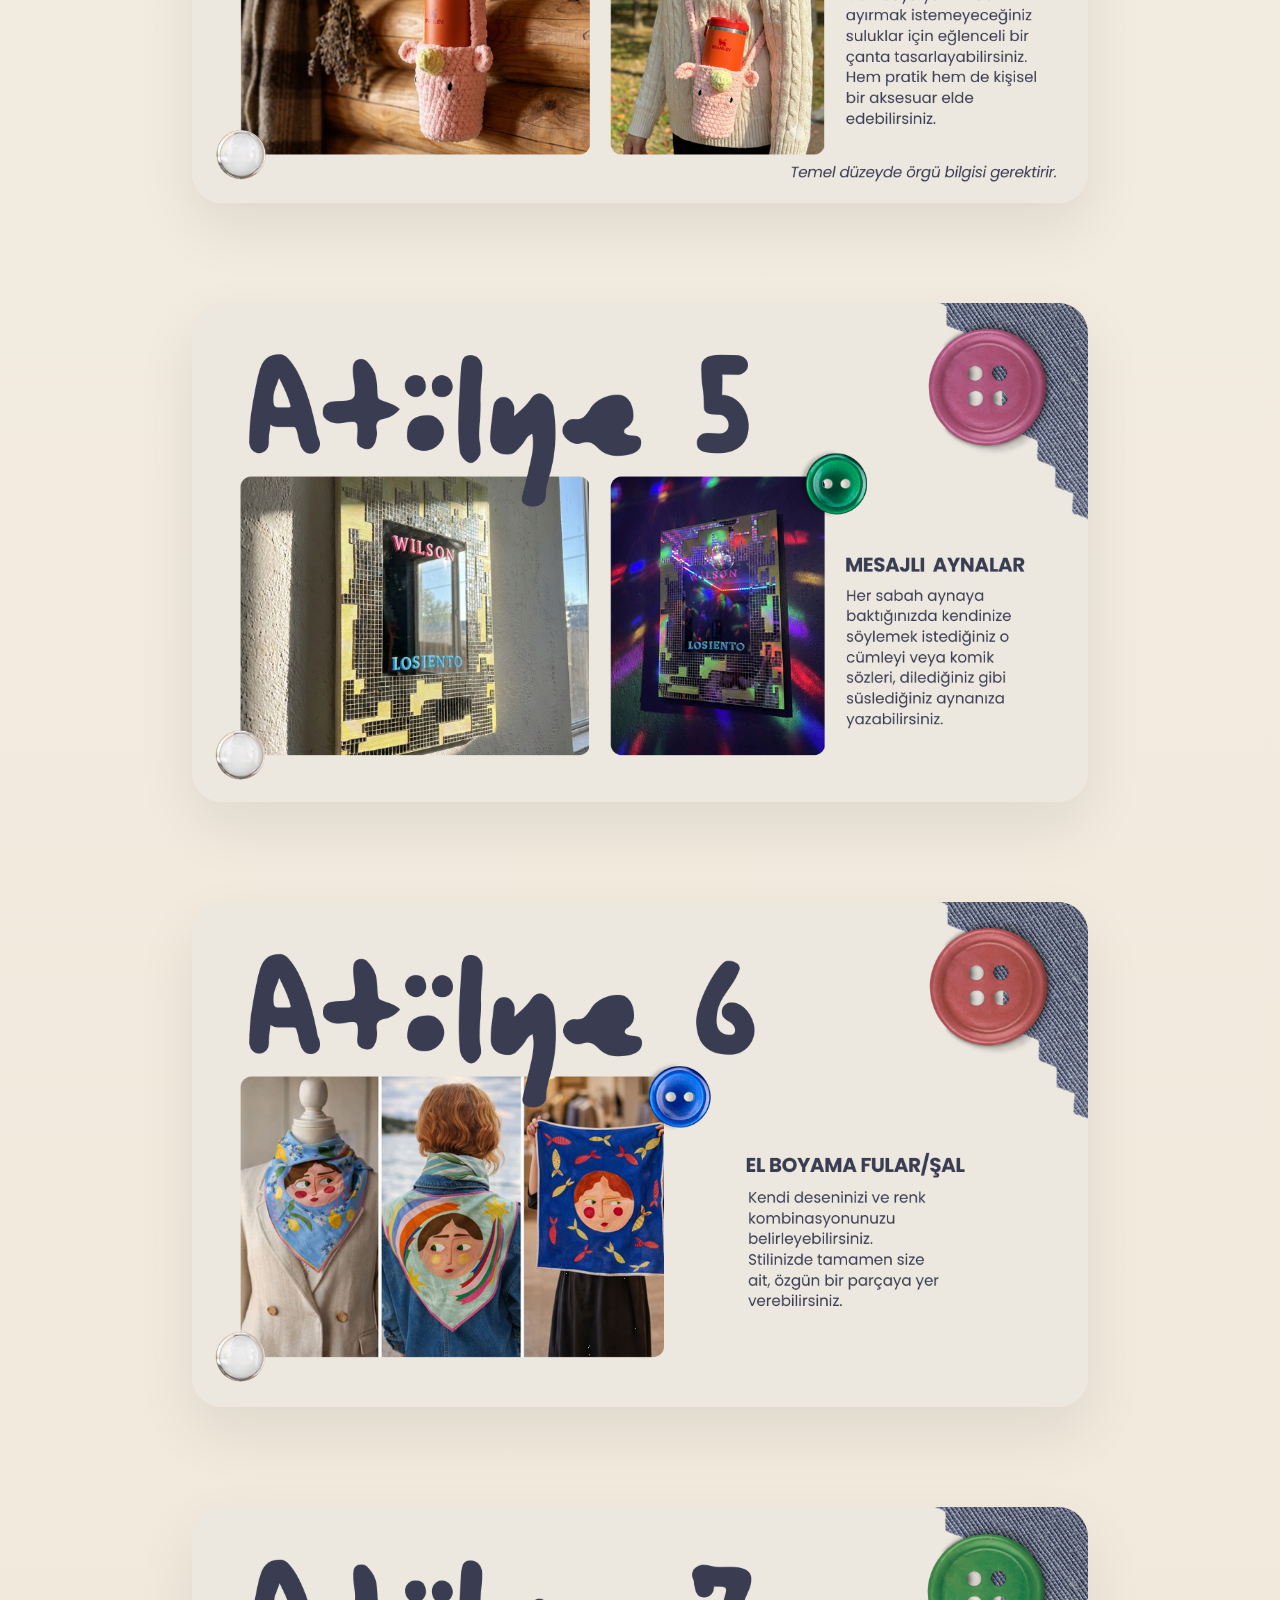
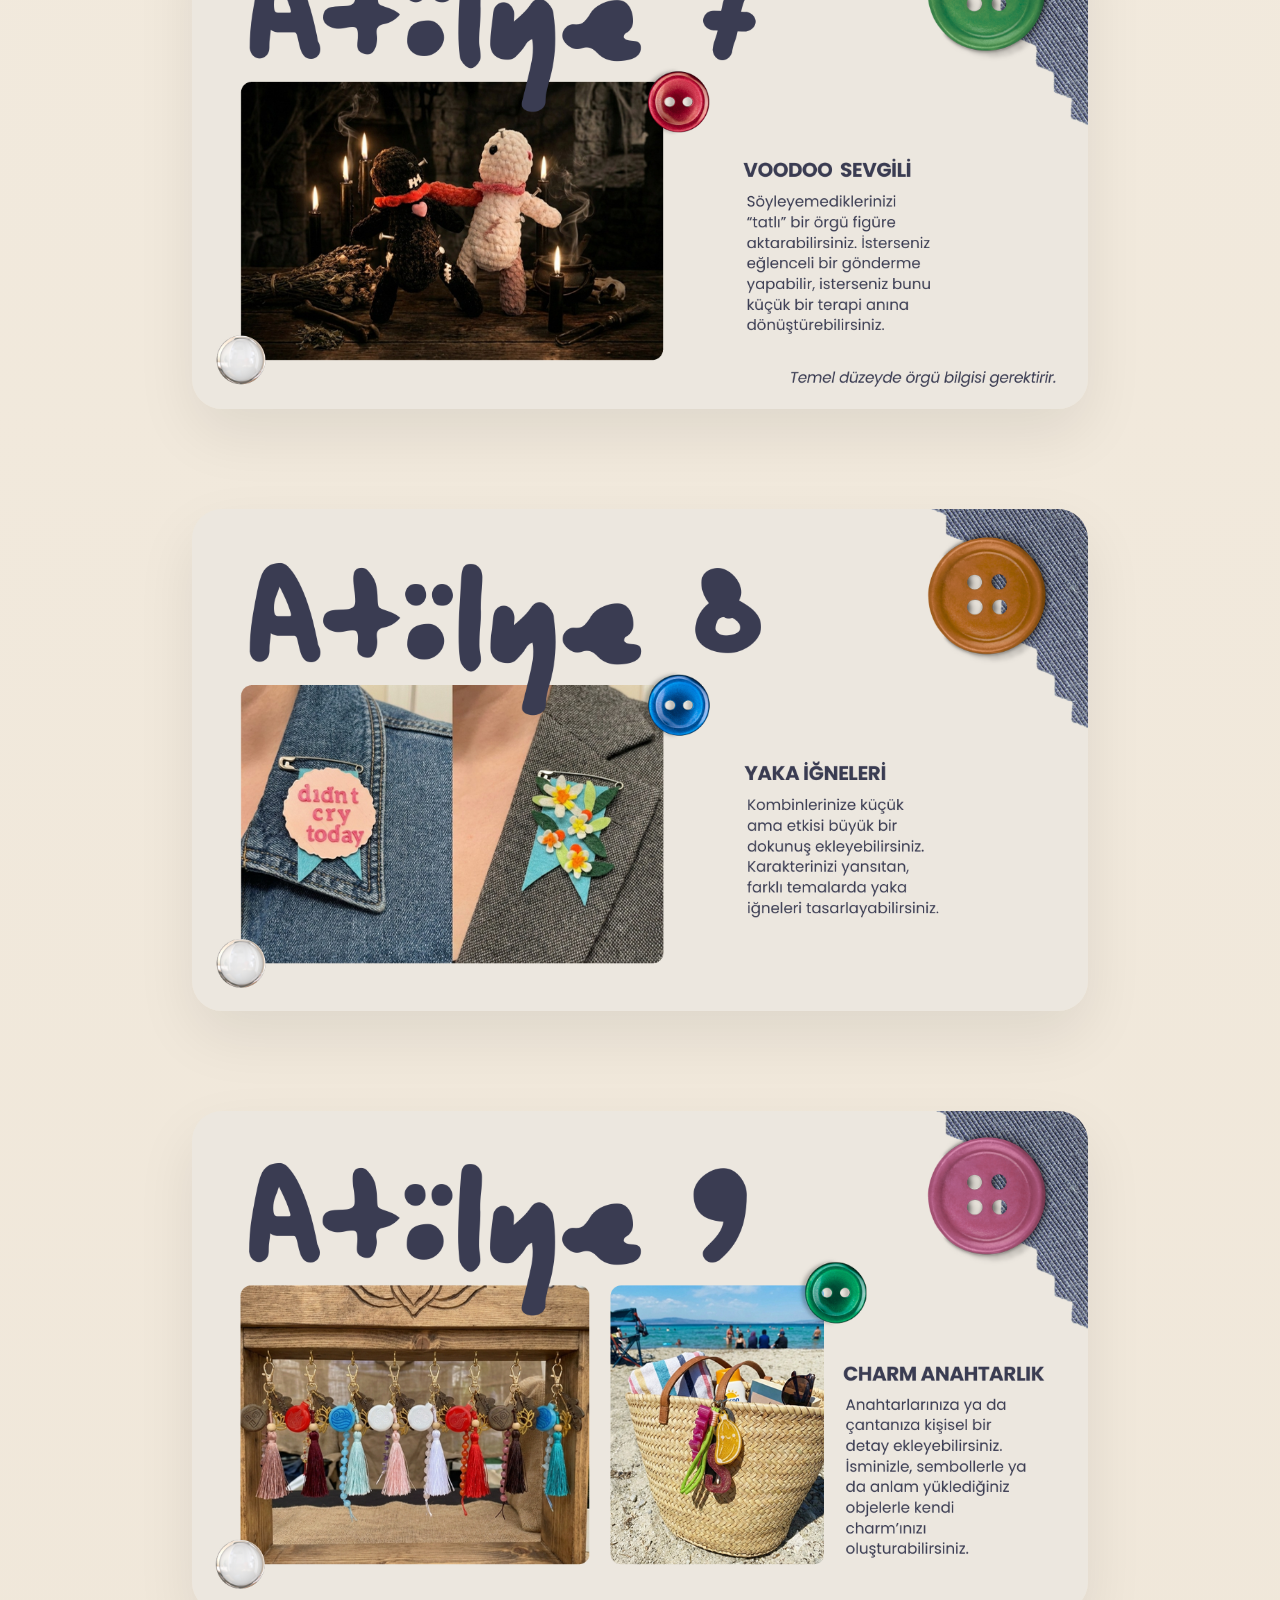
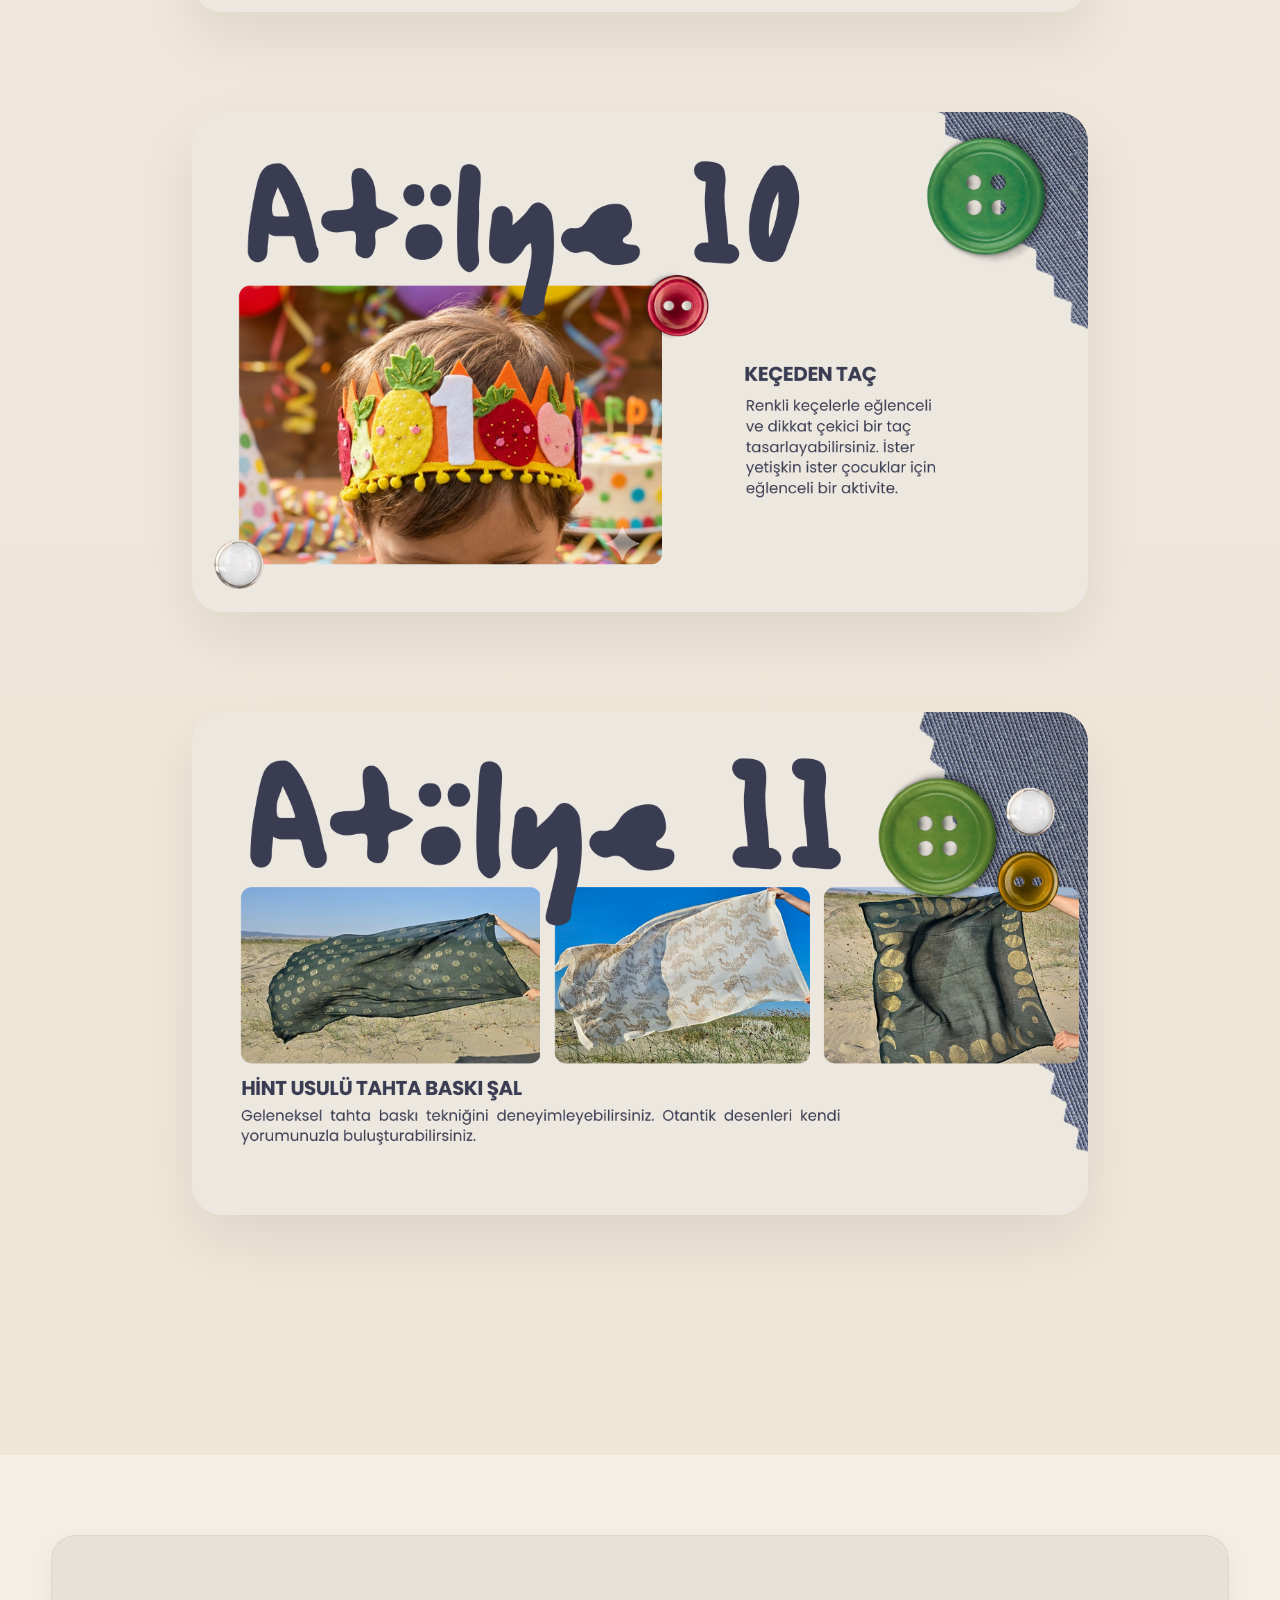
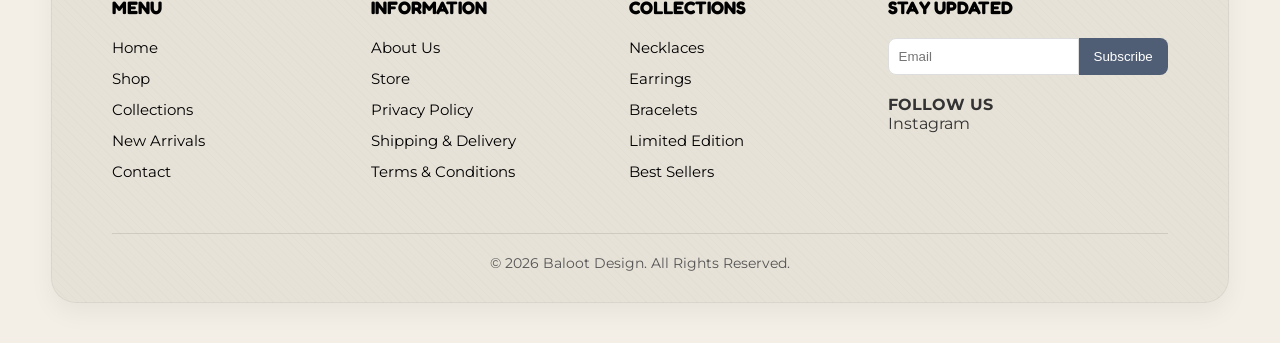
==== commit aec361e1: "Update about.html" ====
--- a/about.html
+++ b/about.html
@@ -4,6 +4,7 @@
   <meta charset="UTF-8">
   <meta name="viewport" content="width=device-width, initial-scale=1.0">
   <title>About | Baloot Design</title>
+  <link href="https://fonts.googleapis.com/css2?family=Fredoka:wght@400;600&family=Montserrat:wght@300;500&display=swap" rel="stylesheet">
   <link rel="stylesheet" href="css/style.css">
 </head>
 
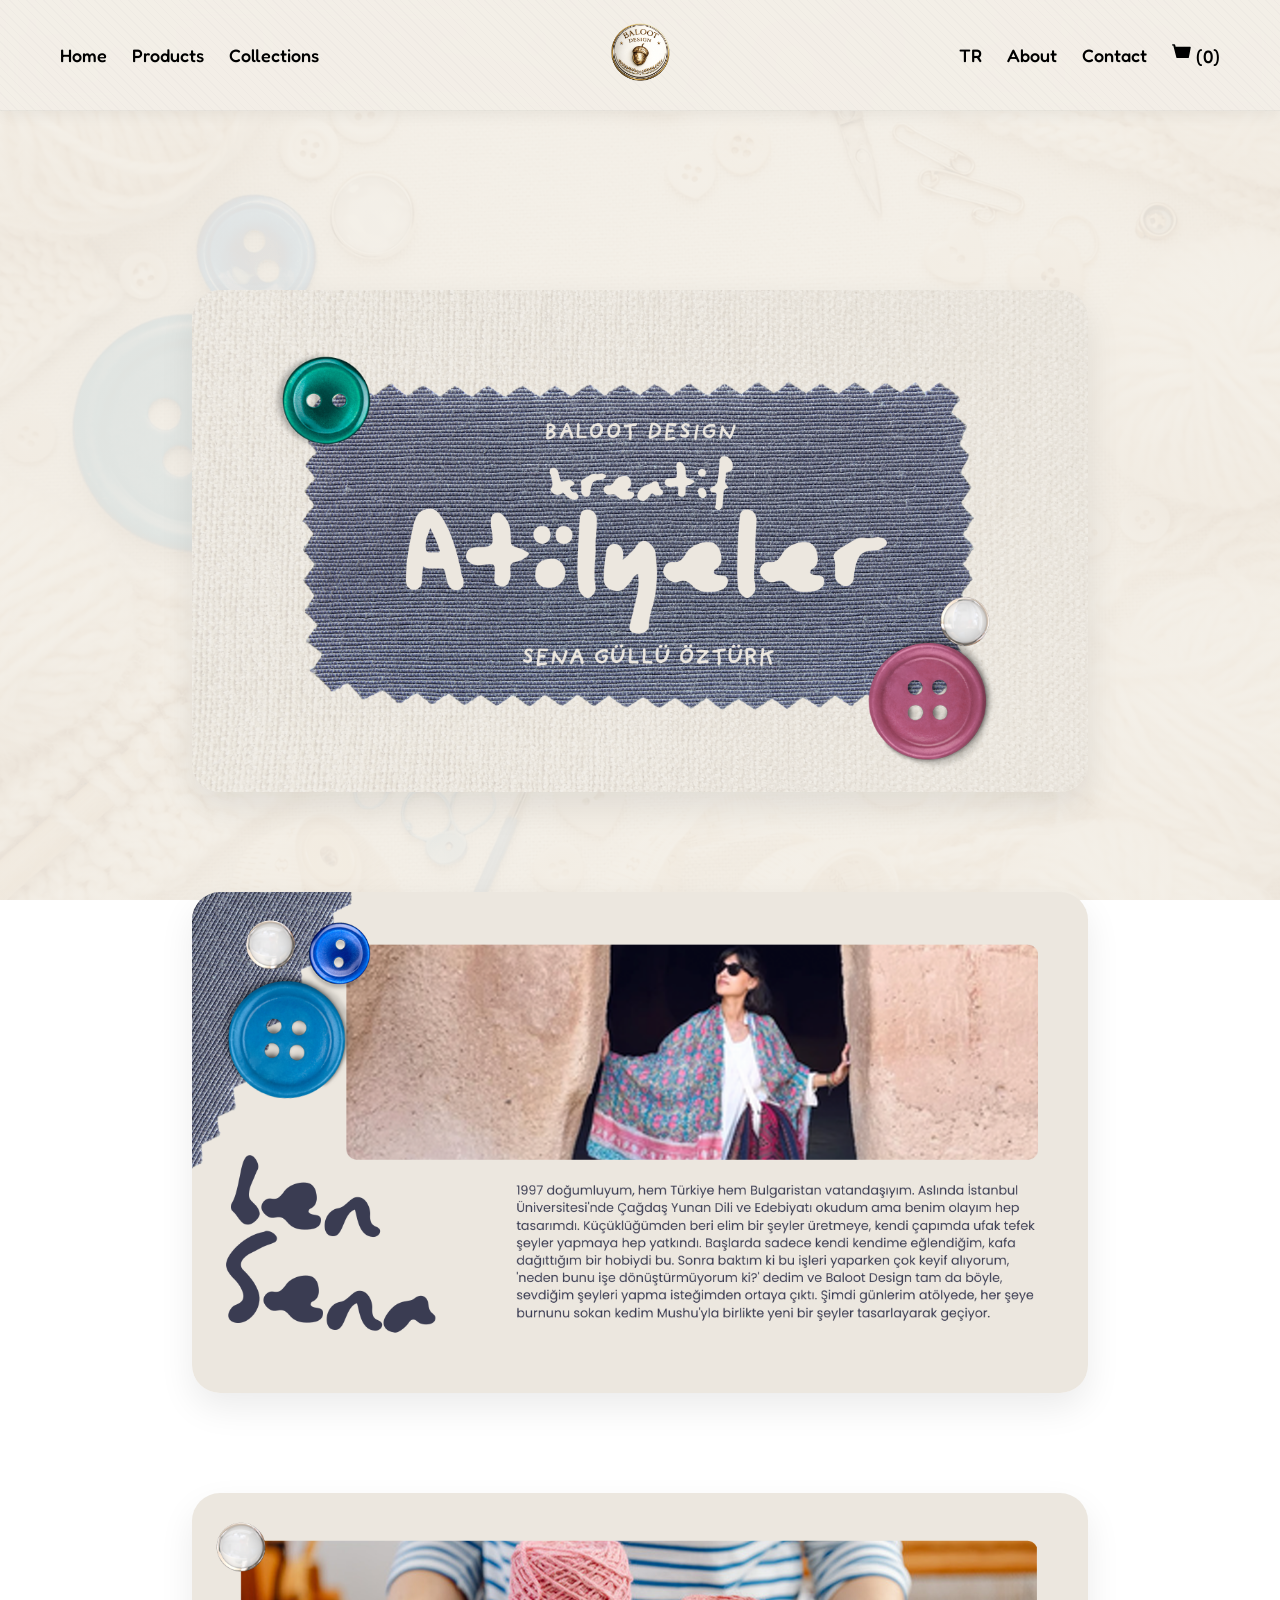
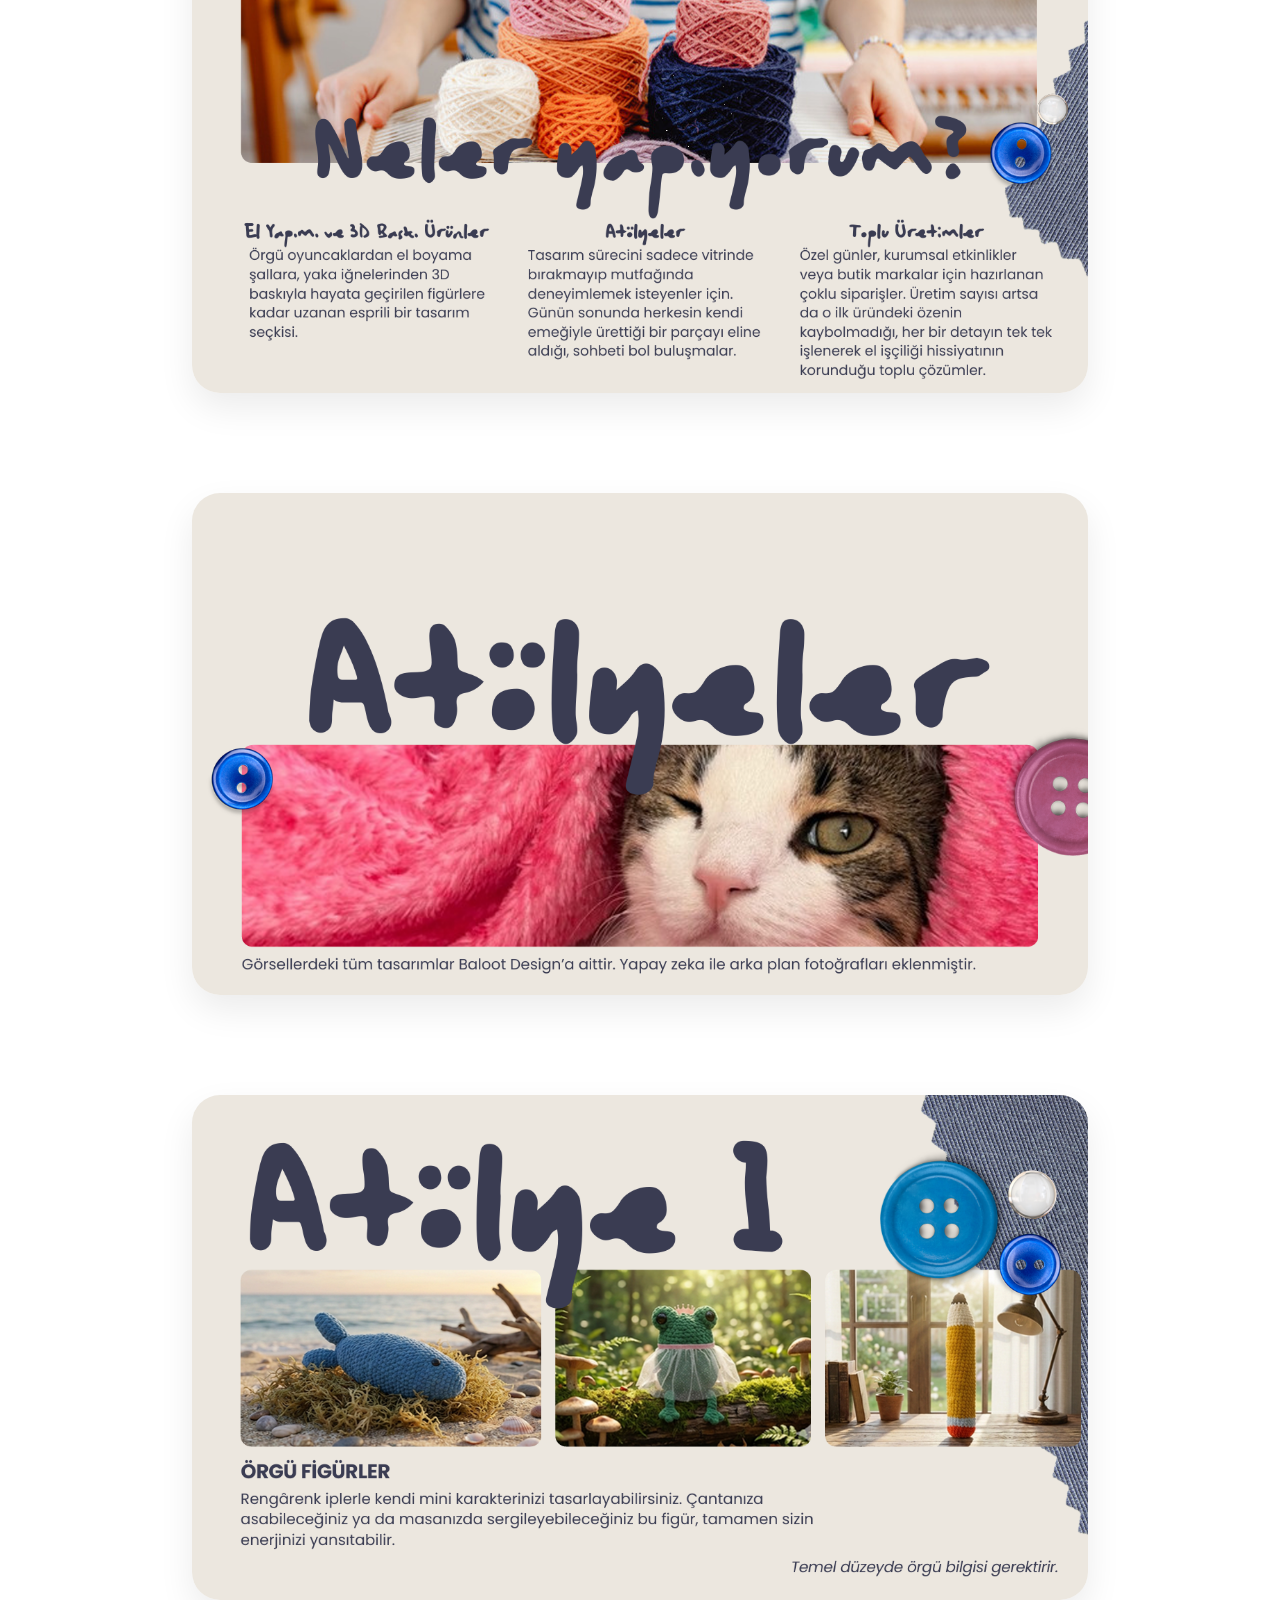
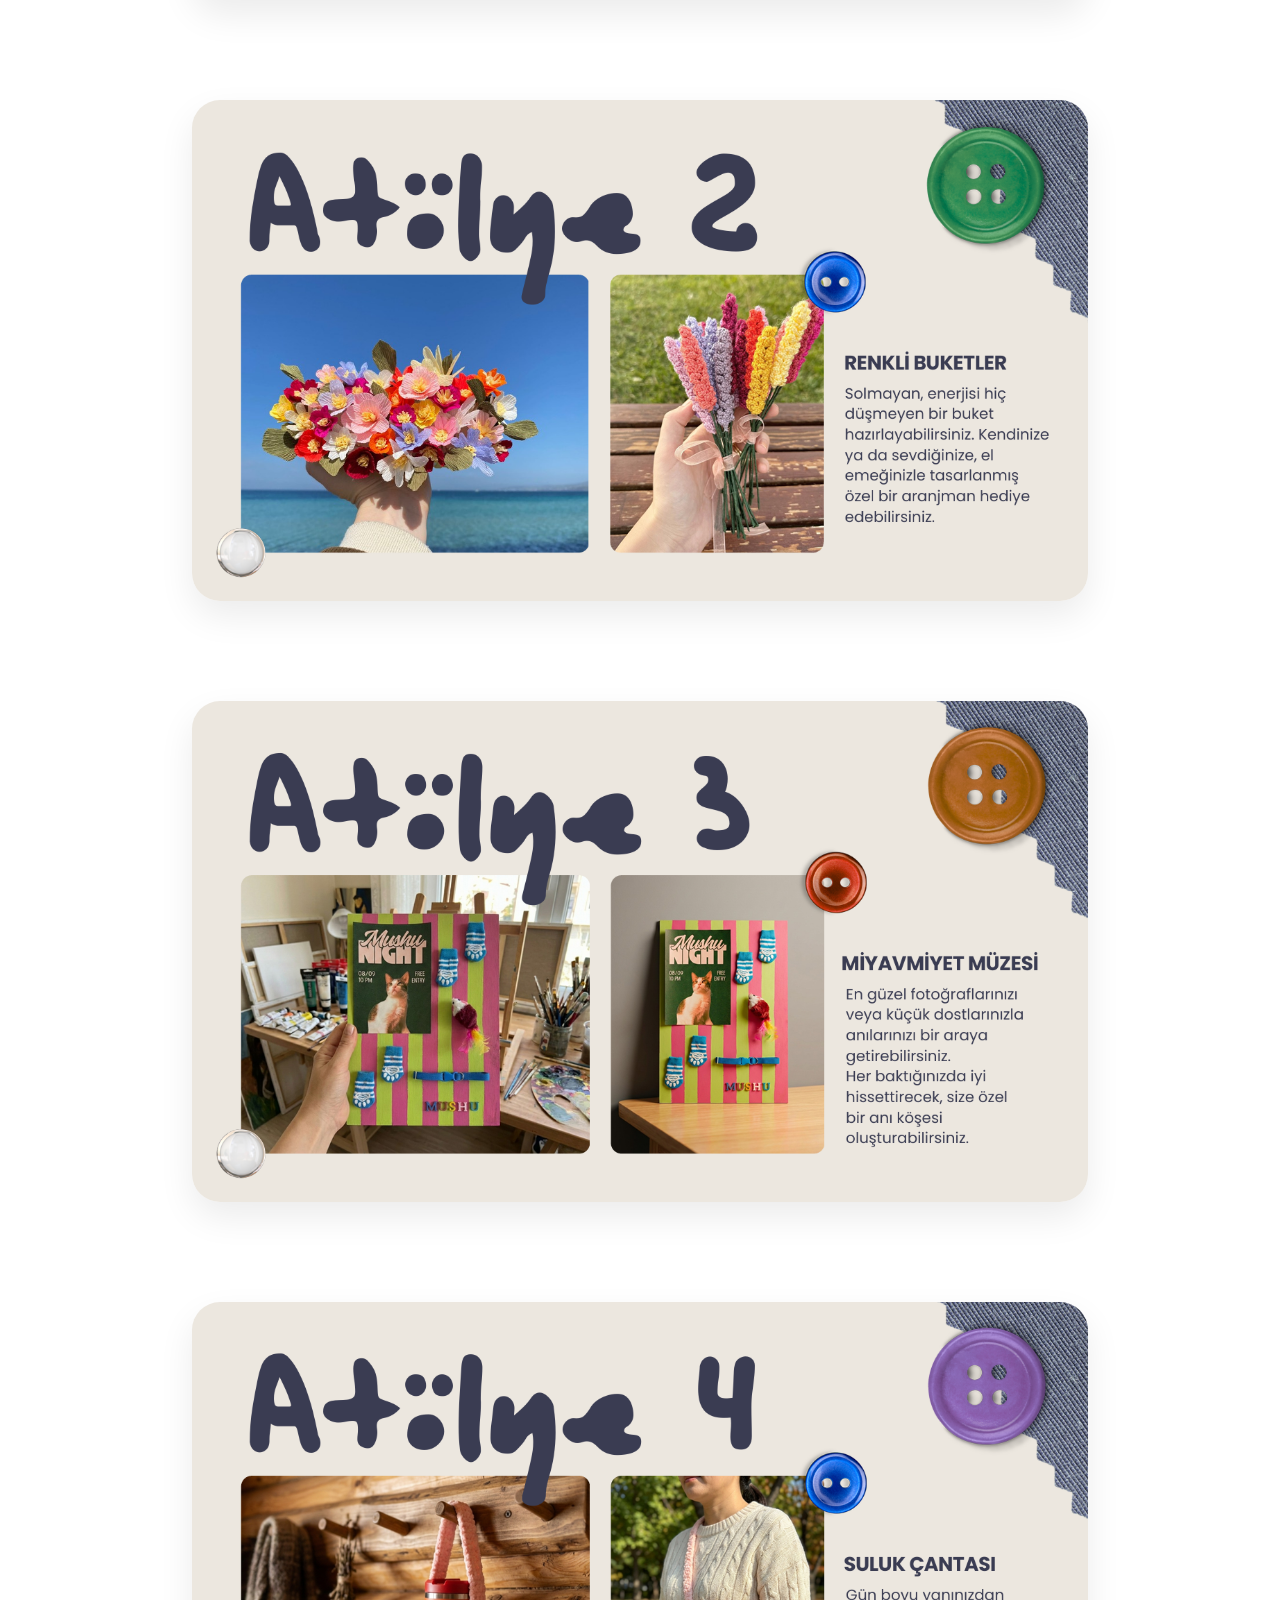
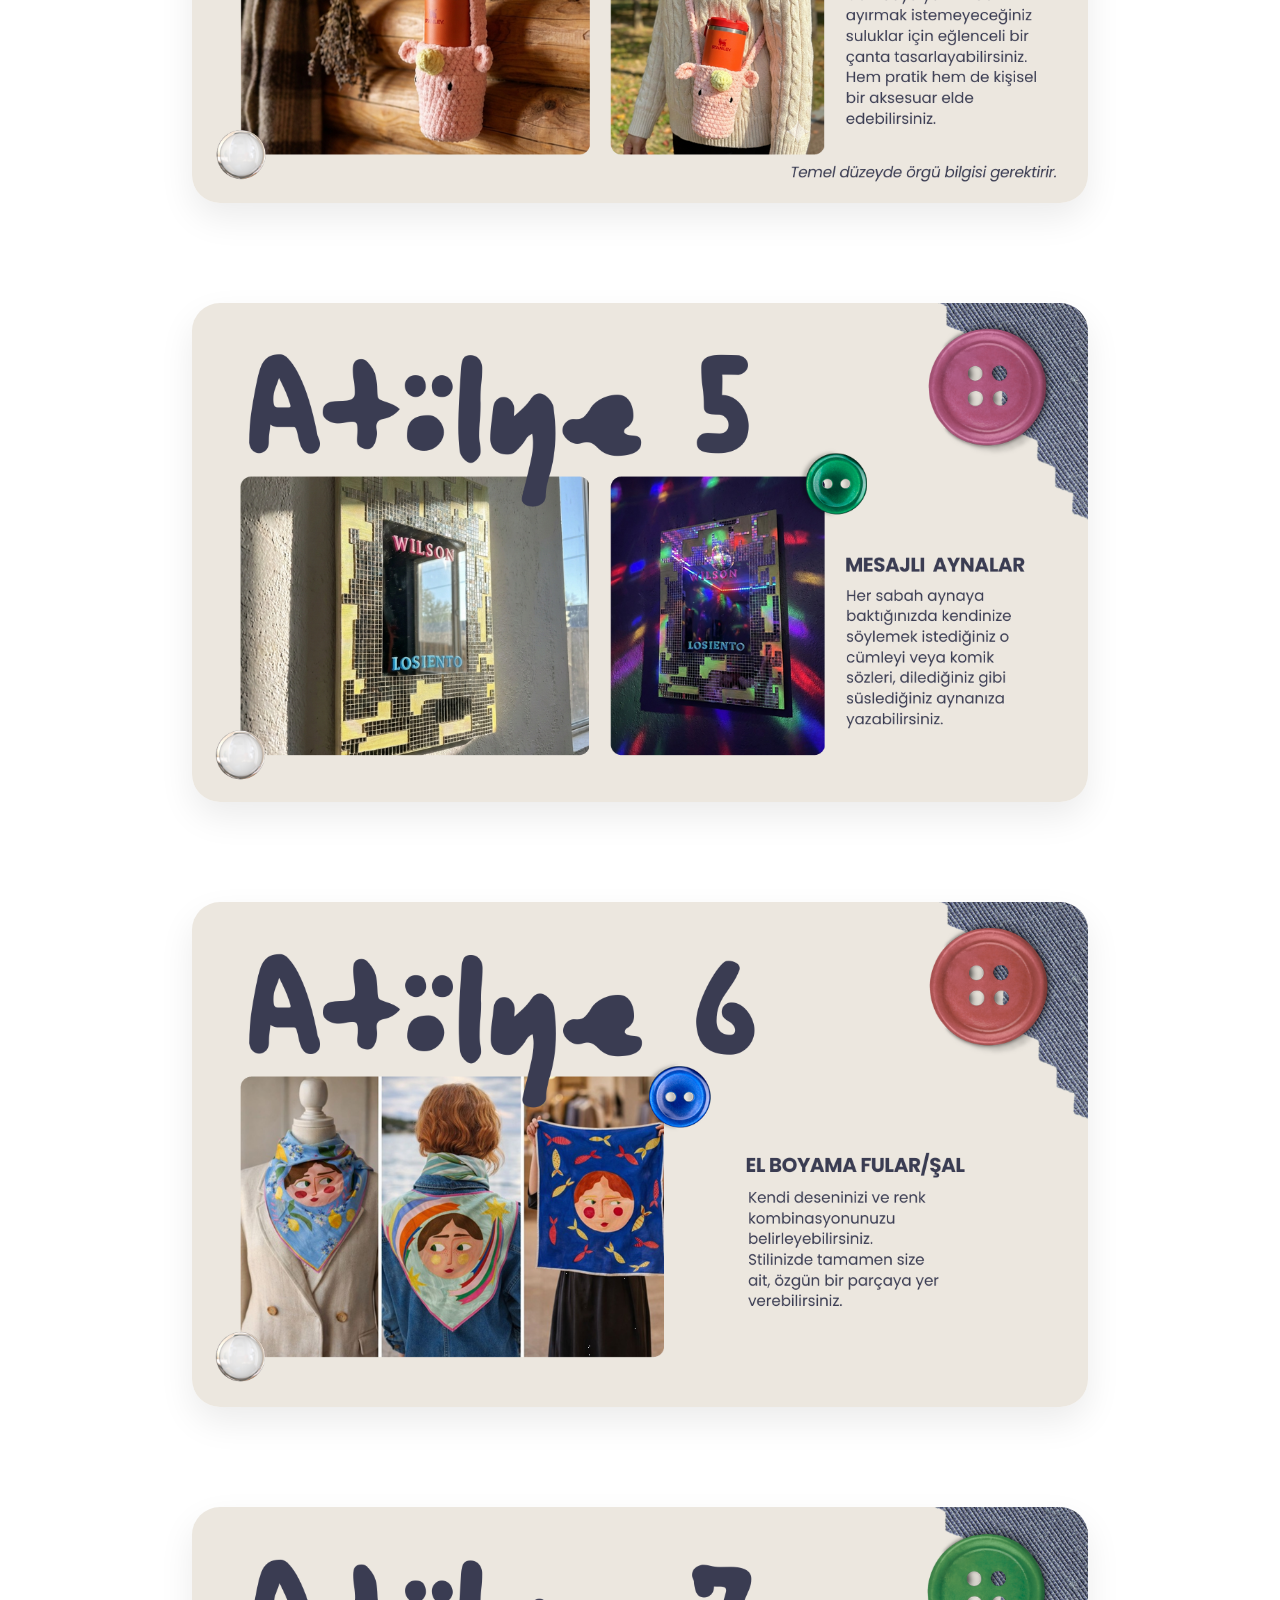
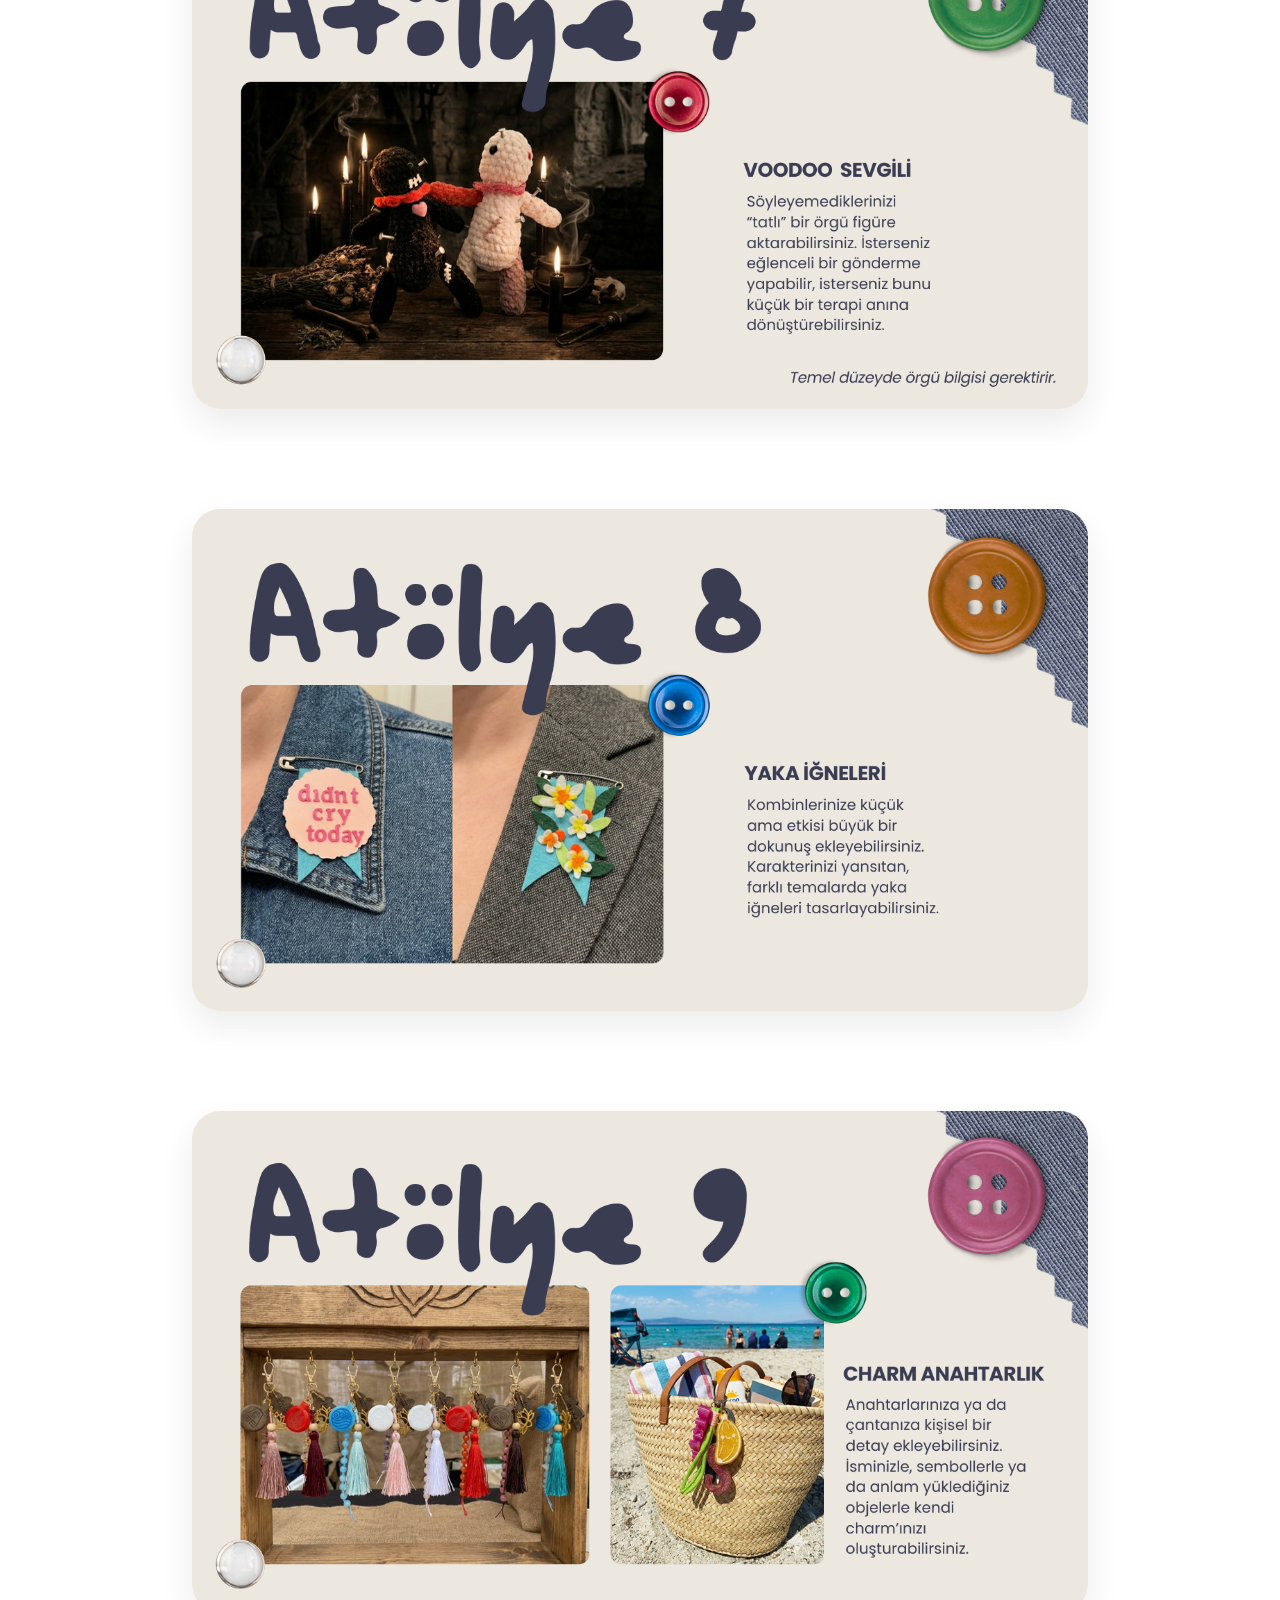
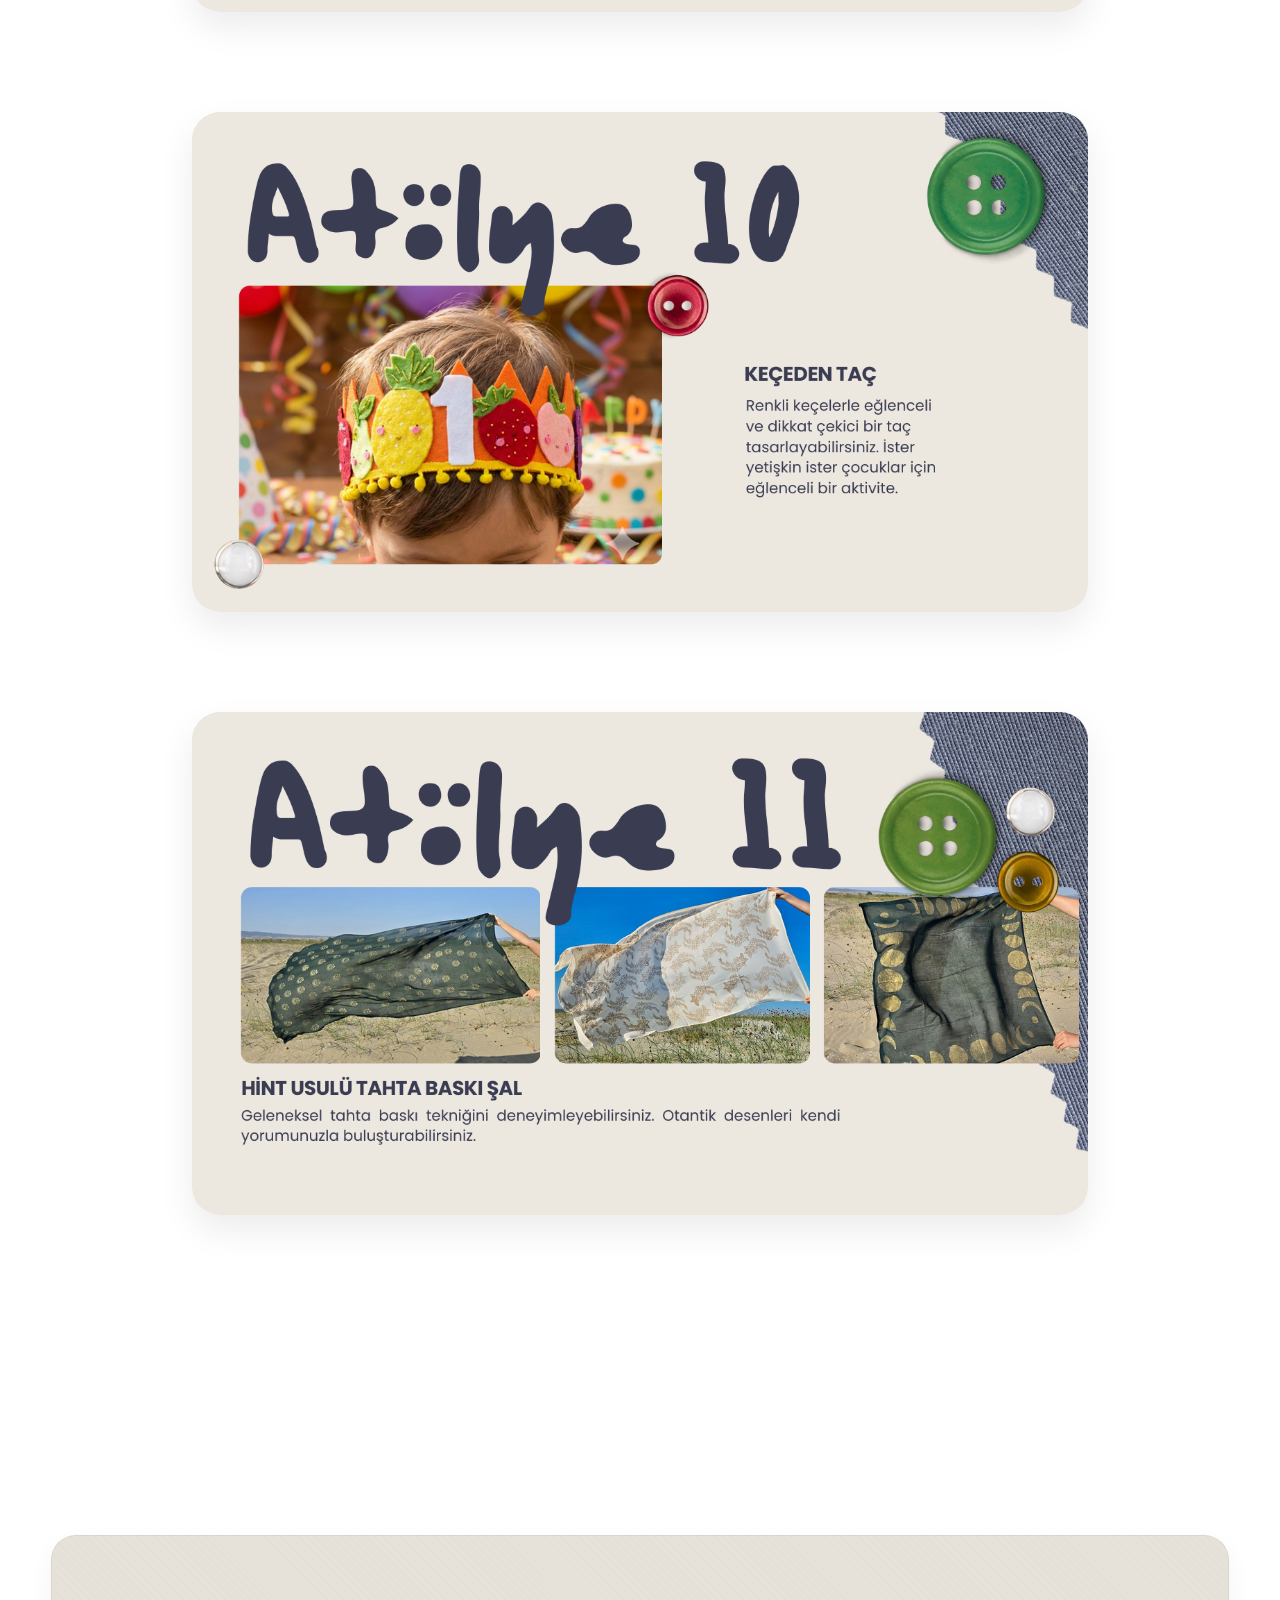
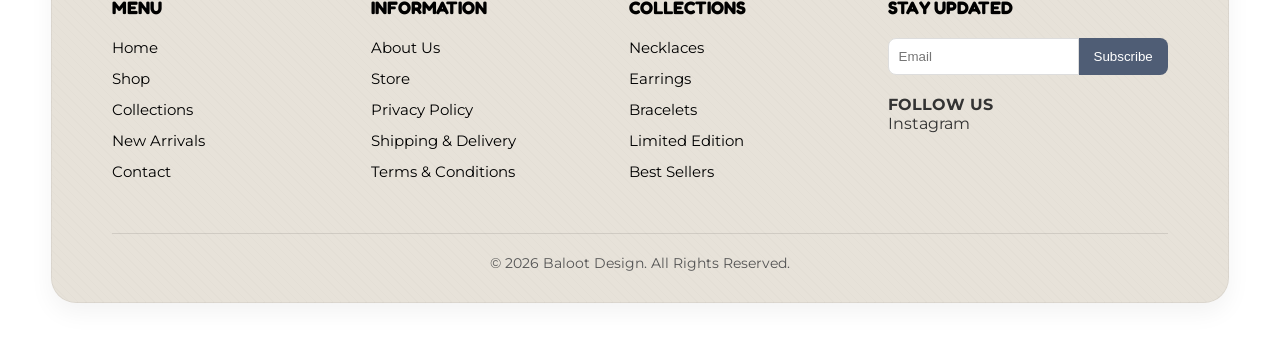
==== commit eaf9b675: "Update about.html" ====
--- a/about.html
+++ b/about.html
@@ -15,26 +15,22 @@
   <div class="nav-left">
     <a href="index.html">Home</a>
 
-    <div class="mega-menu">
-      <a href="products.html" class="mega-btn">Products</a>
+   <div class="products-dropdown">
+  <a href="products.html" class="products-btn">Products</a>
 
-      <div class="mega-content">
-        <div class="mega-column">
-          <h4>Categories</h4>
-          <a href="#">Bags</a>
-          <a href="#">Toys</a>
-          <a href="#">Accessories</a>
-          <a href="#">Wedding Gifts</a>
-        </div>
+  <div class="products-menu">
+    <a href="bags.html">Bags</a>
+    <a href="#">Toys</a>
+    <a href="#">Accessories</a>
+    <a href="#">Wedding Gifts</a>
+    <a href="#">New Arrivals</a>
+    <a href="#">Best Sellers</a>
+    <a href="#">Limited Edition</a>
 
-        <div class="mega-column">
-          <h4>Featured</h4>
-          <a href="#">New Arrivals</a>
-          <a href="#">Best Sellers</a>
-          <a href="#">Limited Edition</a>
-        </div>
-      </div>
-    </div>
+    <div class="divider"></div>
+    <a href="products.html" class="view-all">View All</a>
+  </div>
+</div>
 
     <!-- ✅ MOVE COLLECTIONS INSIDE nav-left -->
     <a href="#" id="nav-collections">Collections</a>
--- a/css/style.css
+++ b/css/style.css
@@ -6,11 +6,18 @@
 
 body {
   font-family: 'Montserrat', sans-serif;
-  background-color: #f3efe7;
   color: #333;
-  padding-top: 150px;  /* important */
-}
-
+  padding-top: 150px;
+  margin: 0;
+
+  background:
+    linear-gradient(rgba(243,239,231,0.92), rgba(243,239,231,0.92)),
+    url("../assets/knitting-bg.jpg");
+
+  background-size: cover;
+  background-position: center;
+  background-attachment: fixed;
+}
 /* HEADER */
 .topbar {
   position: fixed;
@@ -133,7 +140,7 @@
   grid-template-columns: 1fr 1fr;
   gap: 60px;
   padding: 120px 60px;
-  background-color: #f3efe7;
+  background-color: transparent;
 }
 
 .category {
@@ -324,7 +331,7 @@
 /* ABOUT SECTION */
 
 .about-section {
-  background: linear-gradient(to bottom, #f6f0e6, #efe6d8);
+  background: transparent;   /* remove extra layering */
   padding: 140px 0;
 }
 
@@ -337,24 +344,29 @@
   width: 100%;
   display: block;
   margin-bottom: 100px;
-  border-radius: 30px;
-  box-shadow: 0 25px 60px rgba(0, 0, 0, 0.08);
-  transition: all 0.6s ease;
+  border-radius: 28px;
+
+  /* lighter, elegant shadow */
+  box-shadow: 0 15px 35px rgba(0, 0, 0, 0.08);
+
+  transition: transform 0.5s ease, box-shadow 0.5s ease;
   cursor: pointer;
 }
 
-/* Premium hover */
+/* Premium subtle hover (less aggressive) */
 .about-container img:hover {
-  transform: translateY(-12px) scale(1.03);
-  box-shadow: 0 40px 80px rgba(0, 0, 0, 0.15);
-  filter: brightness(1.03);
-}
+  transform: translateY(-6px);
+  box-shadow: 0 25px 45px rgba(0, 0, 0, 0.12);
+}
+
+/* ========================= */
+/* MOBILE */
+/* ========================= */
 
 @media (max-width: 768px) {
 
   .about-section {
     padding: 100px 0;
-    background: linear-gradient(to bottom, #f7f1e8, #eee4d5);
   }
 
   .about-container {
@@ -363,77 +375,86 @@
 
   .about-container img {
     margin-bottom: 70px;
-    border-radius: 25px;
-    box-shadow: 0 25px 60px rgba(0,0,0,0.12);
-    transition: transform 0.4s ease;
-  }
-
-  /* subtle tap effect */
+    border-radius: 22px;
+    box-shadow: 0 15px 30px rgba(0,0,0,0.10);
+  }
+
   .about-container img:active {
-    transform: scale(0.98);
-  }
-
-}
-/* ===== MEGA MENU FIXED ===== */
-
-.mega-menu {
+    transform: scale(0.99);
+  }
+
+}
+/* ============================= */
+/* PRODUCTS VERTICAL DROPDOWN */
+/* ============================= */
+
+.products-dropdown {
   position: relative;
 }
 
-.mega-btn {
-  text-decoration: none;
-  color: black;
-}
-
-/* Hide by default */
-.mega-content {
+.products-btn {
+  cursor: pointer;
+}
+
+/* Hidden by default */
+.products-menu {
   position: absolute;
   top: 100%;
   left: 0;
-  width: 650px;
-  background: #f6f0e6;
-  padding: 40px;
+
+  min-width: 240px;
+  padding: 18px 0;
+
+  background: rgba(243, 239, 231, 0.95);
+  backdrop-filter: blur(10px);
+  -webkit-backdrop-filter: blur(10px);
+
   border-radius: 20px;
-  box-shadow: 0 30px 80px rgba(0,0,0,0.12);
+  border: 1px solid rgba(0,0,0,0.05);
+
+  box-shadow: 0 25px 60px rgba(0,0,0,0.12);
 
   display: flex;
-  gap: 80px;
+  flex-direction: column;
 
   opacity: 0;
   visibility: hidden;
-  transform: translateY(20px);
+  transform: translateY(15px);
   transition: all 0.3s ease;
 
   z-index: 1000;
 }
 
 /* Show on hover */
-.mega-menu:hover .mega-content {
+.products-dropdown:hover .products-menu {
   opacity: 1;
   visibility: visible;
   transform: translateY(0);
 }
 
-.mega-column {
-  display: flex;
-  flex-direction: column;
-  gap: 12px;
-}
-
-.mega-column h4 {
-  font-size: 14px;
-  margin-bottom: 10px;
-  letter-spacing: 1px;
-}
-
-.mega-column a {
+/* Links */
+.products-menu a {
+  padding: 12px 25px;
   text-decoration: none;
   color: black;
-  font-size: 15px;
-  transition: color 0.3s ease;
-}
-
-.mega-column a:hover {
-  color: #b68d40;
-}
-
+  font-size: 16px;
+  transition: all 0.3s ease;
+}
+
+.products-menu a:hover {
+  background: rgba(0,0,0,0.04);
+  padding-left: 30px;
+}
+
+/* Divider */
+.products-menu .divider {
+  height: 1px;
+  margin: 10px 25px;
+  background: rgba(0,0,0,0.1);
+}
+
+/* View All */
+.products-menu .view-all {
+  font-weight: 600;
+  letter-spacing: 0.5px;
+}
